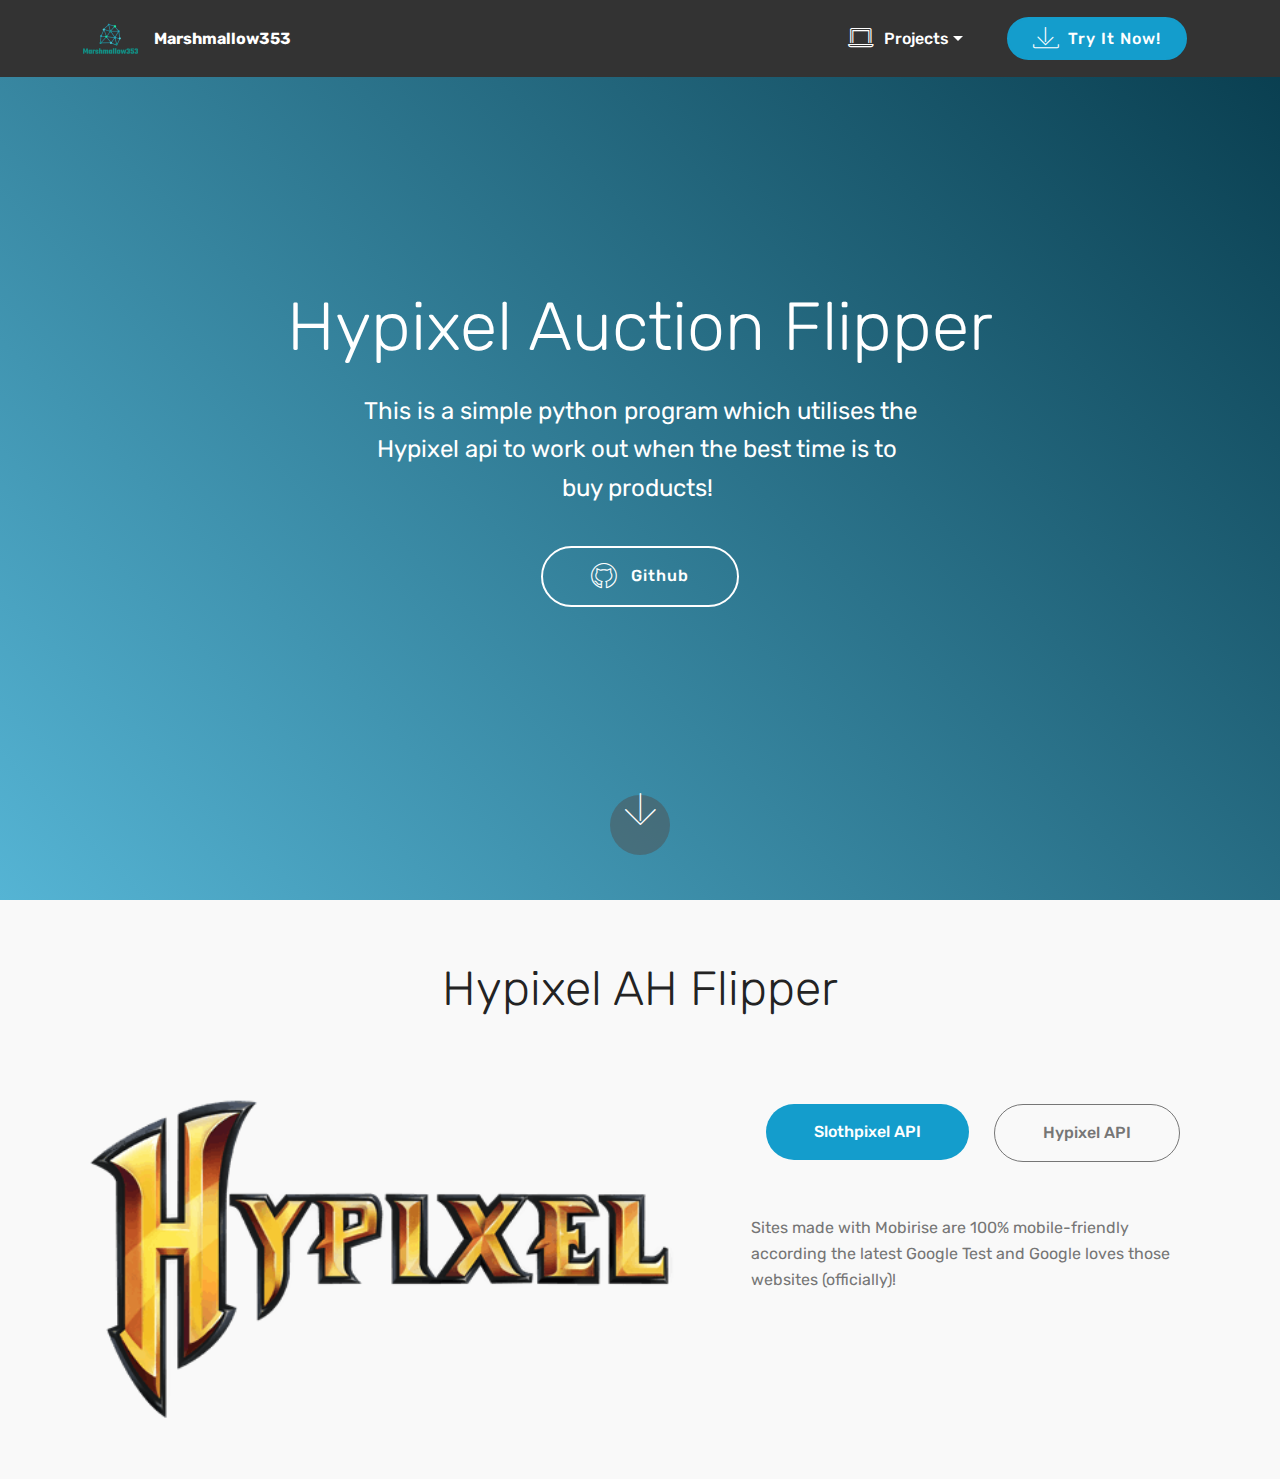
==== site/content/Websites/page1.html @ 599f388a "Add files via upload" ====
<!DOCTYPE html>
<html  >
<head>
  <!-- Site made with Mobirise Website Builder v4.12.3, https://mobirise.com -->
  <meta charset="UTF-8">
  <meta http-equiv="X-UA-Compatible" content="IE=edge">
  <meta name="generator" content="Mobirise v4.12.3, mobirise.com">
  <meta name="viewport" content="width=device-width, initial-scale=1, minimum-scale=1">
  <link rel="shortcut icon" href="assets/images/ab399390-df58-4113-ac44-1ea8529a68a1-200x200-122x122.png" type="image/x-icon">
  <meta name="description" content="Web Page Creator Description">
  
  
  <title>Hypixel Auction Flipper</title>
  <link rel="stylesheet" href="assets/web/assets/mobirise-icons/mobirise-icons.css">
  <link rel="stylesheet" href="assets/bootstrap/css/bootstrap.min.css">
  <link rel="stylesheet" href="assets/bootstrap/css/bootstrap-grid.min.css">
  <link rel="stylesheet" href="assets/bootstrap/css/bootstrap-reboot.min.css">
  <link rel="stylesheet" href="assets/tether/tether.min.css">
  <link rel="stylesheet" href="assets/dropdown/css/style.css">
  <link rel="stylesheet" href="assets/theme/css/style.css">
  <link rel="preload" as="style" href="assets/mobirise/css/mbr-additional.css"><link rel="stylesheet" href="assets/mobirise/css/mbr-additional.css" type="text/css">
  
  
  
</head>
<body>
  <section class="menu cid-qTkzRZLJNu" once="menu" id="menu1-3">

    

    <nav class="navbar navbar-expand beta-menu navbar-dropdown align-items-center navbar-fixed-top navbar-toggleable-sm">
        <button class="navbar-toggler navbar-toggler-right" type="button" data-toggle="collapse" data-target="#navbarSupportedContent" aria-controls="navbarSupportedContent" aria-expanded="false" aria-label="Toggle navigation">
            <div class="hamburger">
                <span></span>
                <span></span>
                <span></span>
                <span></span>
            </div>
        </button>
        <div class="menu-logo">
            <div class="navbar-brand">
                <span class="navbar-logo">
                    <a href="https://mobirise.com">
                         <img src="assets/images/ab399390-df58-4113-ac44-1ea8529a68a1-200x200-122x122.png" alt="Mobirise" title="" style="height: 3.8rem;">
                    </a>
                </span>
                <span class="navbar-caption-wrap"><a class="navbar-caption text-white display-4" href="https://mobirise.com">
                        Marshmallow353</a></span>
            </div>
        </div>
        <div class="collapse navbar-collapse" id="navbarSupportedContent">
            <ul class="navbar-nav nav-dropdown" data-app-modern-menu="true"><li class="nav-item">
                    <a class="nav-link link text-white display-4" href="https://mobirise.com">
                        </a>
                </li>
                <li class="nav-item dropdown open"><a class="nav-link link text-white dropdown-toggle display-4" href="https://mobirise.com" data-toggle="dropdown-submenu" aria-expanded="true"><span class="mbri-laptop mbr-iconfont mbr-iconfont-btn"></span>
                        Projects</a><div class="dropdown-menu"><a class="text-white dropdown-item display-4" href="page1.html">Hypixel Auctions</a><a class="text-white dropdown-item display-4" href="page2.html" aria-expanded="true">Reddit Video Maker</a><a class="text-white dropdown-item display-4" href="page3.html" aria-expanded="true">Games</a></div></li><li class="nav-item">
                    <a class="nav-link link text-white display-4" href="https://mobirise.com">
                        </a>
                </li></ul>
            <div class="navbar-buttons mbr-section-btn">
                <a class="btn btn-sm btn-primary display-4" href="https://mobirise.com">
                    <span class="mbri-save mbr-iconfont mbr-iconfont-btn "></span>
                    Try It Now!
                </a>
            </div>
        </div>
    </nav>
</section>

<section class="engine"><a href="https://mobirise.info/e">make your own site for free</a></section><section class="header5 cid-rTI3n9Zhb8 mbr-fullscreen" id="header5-4">

    

    
    <div class="container">
        <div class="row justify-content-center">
            <div class="mbr-white col-md-10">
                <h1 class="mbr-section-title align-center pb-3 mbr-fonts-style display-1">
                    Hypixel Auction Flipper</h1>
                <p class="mbr-text align-center display-5 pb-3 mbr-fonts-style">
                   This is a simple python program which utilises the<br>Hypixel api to work out when the best time is to&nbsp;<br>buy products!&nbsp;</p>
                <div class="mbr-section-btn align-center"><a class="btn btn-md btn-white-outline display-4" href="https://mobirise.co"><span class="mbri-github mbr-iconfont mbr-iconfont-btn"></span>Github</a></div>
            </div>
        </div>
    </div>

    <div class="mbr-arrow hidden-sm-down" aria-hidden="true">
        <a href="#next">
            <i class="mbri-down mbr-iconfont"></i>
        </a>
    </div>
</section>

<section class="tabs4 cid-rTI3wdxDMz" id="tabs4-5">

    

    

    <div class="container">
        <h2 class="mbr-section-title align-center pb-3 mbr-fonts-style display-2">Hypixel AH Flipper</h2>
        

        <div class="media-container-row mt-5 pt-3">
            <div class="mbr-figure" style="width: 60%;">
                <img src="assets/images/header-logo-450x240.png" alt="Mobirise" title="">
            </div>
            <div class="tabs-container">
                <ul class="nav nav-tabs" role="tablist">
                    <li class="nav-item"><a class="nav-link mbr-fonts-style show active display-7" role="tab" data-toggle="tab" href="#tabs4-5_tab0" aria-selected="true">Slothpixel API</a></li>
                    <li class="nav-item"><a class="nav-link mbr-fonts-style show active display-7" role="tab" data-toggle="tab" href="#tabs4-5_tab1" aria-selected="true">Hypixel API</a></li>
                    
                    
                    
                    
                </ul>
                <div class="tab-content">
                    <div id="tab1" class="tab-pane in active" role="tabpanel">
                        <div class="row">
                            <div class="col-md-12">
                                <p class="mbr-text py-5 mbr-fonts-style display-7">
                                    Sites made with Mobirise are 100% mobile-friendly according the latest Google Test and Google loves those websites (officially)!
                                </p>
                            </div>
                        </div>
                    </div>
                    <div id="tab2" class="tab-pane" role="tabpanel">
                        <div class="row">
                            <div class="col-md-12">
                                <p class="mbr-text py-5 mbr-fonts-style display-7">
                                    Using these two API's I have created the ultimate solution to reliable and efficient AH flipping method in the community!</p>
                            </div>
                        </div>
                    </div>
                    <div id="tab3" class="tab-pane" role="tabpanel">
                        <div class="row">
                            <div class="col-md-12">
                                <p class="mbr-text py-5 mbr-fonts-style display-7">
                                    Choose from the large selection of latest pre-made blocks - full-screen intro, bootstrap carousel, content slider, responsive image gallery with lightbox, parallax scrolling, video backgrounds, hamburger menu, sticky header and more.
                                </p>
                            </div>
                        </div>
                    </div>
                    <div id="tab4" class="tab-pane" role="tabpanel">
                        <div class="row">
                            <div class="col-md-12">
                                <p class="mbr-text py-5 mbr-fonts-style display-7">
                                    Sites made with Mobirise are 100% mobile-friendly according the latest Google Test and Google loves those websites (officially)!
                                </p>
                            </div>
                        </div>
                    </div>
                    <div id="tab5" class="tab-pane" role="tabpanel">
                        <div class="row">
                            <div class="col-md-12">
                                <p class="mbr-text py-5 mbr-fonts-style display-7">
                                    Mobirise themes are based on Bootstrap 3 and Bootstrap 4 - most powerful mobile first framework. Now, even if you're not code-savvy, you can be a part of an exciting growing bootstrap community.
                                </p>
                            </div>
                        </div>
                    </div>
                    <div id="tab6" class="tab-pane" role="tabpanel">
                        <div class="row">
                            <div class="col-md-12">
                                <p class="mbr-text py-5 mbr-fonts-style display-7">
                                    Choose from the large selection of latest pre-made blocks - full-screen intro, bootstrap carousel, content slider, responsive image gallery with lightbox, parallax scrolling, video backgrounds, hamburger menu, sticky header and more.
                                </p>
                            </div>
                        </div>
                    </div>
                </div>
            </div>
        </div>
    </div>
</section>


  <script src="assets/web/assets/jquery/jquery.min.js"></script>
  <script src="assets/popper/popper.min.js"></script>
  <script src="assets/bootstrap/js/bootstrap.min.js"></script>
  <script src="assets/tether/tether.min.js"></script>
  <script src="assets/smoothscroll/smooth-scroll.js"></script>
  <script src="assets/dropdown/js/nav-dropdown.js"></script>
  <script src="assets/dropdown/js/navbar-dropdown.js"></script>
  <script src="assets/touchswipe/jquery.touch-swipe.min.js"></script>
  <script src="assets/mbr-tabs/mbr-tabs.js"></script>
  <script src="assets/theme/js/script.js"></script>
  
  
</body>
</html>
---- site/content/Websites/assets/web/assets/mobirise-icons/mobirise-icons.css ----
@font-face {
  font-family: 'MobiriseIcons';
  src:  url('mobirise-icons.eot?spat4u');
  src:  url('mobirise-icons.eot?spat4u#iefix') format('embedded-opentype'),
    url('mobirise-icons.ttf?spat4u') format('truetype'),
    url('mobirise-icons.woff?spat4u') format('woff'),
    url('mobirise-icons.svg?spat4u#MobiriseIcons') format('svg');
  font-weight: normal;
  font-style: normal;
  font-display: swap;
}

[class^="mbri-"], [class*=" mbri-"] {
  /* use !important to prevent issues with browser extensions that change fonts */
  font-family: MobiriseIcons !important;
  speak: none;
  font-style: normal;
  font-weight: normal;
  font-variant: normal;
  text-transform: none;
  line-height: 1;

  /* Better Font Rendering =========== */
  -webkit-font-smoothing: antialiased;
  -moz-osx-font-smoothing: grayscale;
}

.mbri-add-submenu:before {
  content: "\e900";
}
.mbri-alert:before {
  content: "\e901";
}
.mbri-align-center:before {
  content: "\e902";
}
.mbri-align-justify:before {
  content: "\e903";
}
.mbri-align-left:before {
  content: "\e904";
}
.mbri-align-right:before {
  content: "\e905";
}
.mbri-android:before {
  content: "\e906";
}
.mbri-apple:before {
  content: "\e907";
}
.mbri-arrow-down:before {
  content: "\e908";
}
.mbri-arrow-next:before {
  content: "\e909";
}
.mbri-arrow-prev:before {
  content: "\e90a";
}
.mbri-arrow-up:before {
  content: "\e90b";
}
.mbri-bold:before {
  content: "\e90c";
}
.mbri-bookmark:before {
  content: "\e90d";
}
.mbri-bootstrap:before {
  content: "\e90e";
}
.mbri-briefcase:before {
  content: "\e90f";
}
.mbri-browse:before {
  content: "\e910";
}
.mbri-bulleted-list:before {
  content: "\e911";
}
.mbri-calendar:before {
  content: "\e912";
}
.mbri-camera:before {
  content: "\e913";
}
.mbri-cart-add:before {
  content: "\e914";
}
.mbri-cart-full:before {
  content: "\e915";
}
.mbri-cash:before {
  content: "\e916";
}
.mbri-change-style:before {
  content: "\e917";
}
.mbri-chat:before {
  content: "\e918";
}
.mbri-clock:before {
  content: "\e919";
}
.mbri-close:before {
  content: "\e91a";
}
.mbri-cloud:before {
  content: "\e91b";
}
.mbri-code:before {
  content: "\e91c";
}
.mbri-contact-form:before {
  content: "\e91d";
}
.mbri-credit-card:before {
  content: "\e91e";
}
.mbri-cursor-click:before {
  content: "\e91f";
}
.mbri-cust-feedback:before {
  content: "\e920";
}
.mbri-database:before {
  content: "\e921";
}
.mbri-delivery:before {
  content: "\e922";
}
.mbri-desktop:before {
  content: "\e923";
}
.mbri-devices:before {
  content: "\e924";
}
.mbri-down:before {
  content: "\e925";
}
.mbri-download:before {
  content: "\e989";
}
.mbri-drag-n-drop:before {
  content: "\e927";
}
.mbri-drag-n-drop2:before {
  content: "\e928";
}
.mbri-edit:before {
  content: "\e929";
}
.mbri-edit2:before {
  content: "\e92a";
}
.mbri-error:before {
  content: "\e92b";
}
.mbri-extension:before {
  content: "\e92c";
}
.mbri-features:before {
  content: "\e92d";
}
.mbri-file:before {
  content: "\e92e";
}
.mbri-flag:before {
  content: "\e92f";
}
.mbri-folder:before {
  content: "\e930";
}
.mbri-gift:before {
  content: "\e931";
}
.mbri-github:before {
  content: "\e932";
}
.mbri-globe:before {
  content: "\e933";
}
.mbri-globe-2:before {
  content: "\e934";
}
.mbri-growing-chart:before {
  content: "\e935";
}
.mbri-hearth:before {
  content: "\e936";
}
.mbri-help:before {
  content: "\e937";
}
.mbri-home:before {
  content: "\e938";
}
.mbri-hot-cup:before {
  content: "\e939";
}
.mbri-idea:before {
  content: "\e93a";
}
.mbri-image-gallery:before {
  content: "\e93b";
}
.mbri-image-slider:before {
  content: "\e93c";
}
.mbri-info:before {
  content: "\e93d";
}
.mbri-italic:before {
  content: "\e93e";
}
.mbri-key:before {
  content: "\e93f";
}
.mbri-laptop:before {
  content: "\e940";
}
.mbri-layers:before {
  content: "\e941";
}
.mbri-left-right:before {
  content: "\e942";
}
.mbri-left:before {
  content: "\e943";
}
.mbri-letter:before {
  content: "\e944";
}
.mbri-like:before {
  content: "\e945";
}
.mbri-link:before {
  content: "\e946";
}
.mbri-lock:before {
  content: "\e947";
}
.mbri-login:before {
  content: "\e948";
}
.mbri-logout:before {
  content: "\e949";
}
.mbri-magic-stick:before {
  content: "\e94a";
}
.mbri-map-pin:before {
  content: "\e94b";
}
.mbri-menu:before {
  content: "\e94c";
}
.mbri-mobile:before {
  content: "\e94d";
}
.mbri-mobile2:before {
  content: "\e94e";
}
.mbri-mobirise:before {
  content: "\e94f";
}
.mbri-more-horizontal:before {
  content: "\e950";
}
.mbri-more-vertical:before {
  content: "\e951";
}
.mbri-music:before {
  content: "\e952";
}
.mbri-new-file:before {
  content: "\e953";
}
.mbri-numbered-list:before {
  content: "\e954";
}
.mbri-opened-folder:before {
  content: "\e955";
}
.mbri-pages:before {
  content: "\e956";
}
.mbri-paper-plane:before {
  content: "\e957";
}
.mbri-paperclip:before {
  content: "\e958";
}
.mbri-photo:before {
  content: "\e959";
}
.mbri-photos:before {
  content: "\e95a";
}
.mbri-pin:before {
  content: "\e95b";
}
.mbri-play:before {
  content: "\e95c";
}
.mbri-plus:before {
  content: "\e95d";
}
.mbri-preview:before {
  content: "\e95e";
}
.mbri-print:before {
  content: "\e95f";
}
.mbri-protect:before {
  content: "\e960";
}
.mbri-question:before {
  content: "\e961";
}
.mbri-quote-left:before {
  content: "\e962";
}
.mbri-quote-right:before {
  content: "\e963";
}
.mbri-refresh:before {
  content: "\e964";
}
.mbri-responsive:before {
  content: "\e965";
}
.mbri-right:before {
  content: "\e966";
}
.mbri-rocket:before {
  content: "\e967";
}
.mbri-sad-face:before {
  content: "\e968";
}
.mbri-sale:before {
  content: "\e969";
}
.mbri-save:before {
  content: "\e96a";
}
.mbri-search:before {
  content: "\e96b";
}
.mbri-setting:before {
  content: "\e96c";
}
.mbri-setting2:before {
  content: "\e96d";
}
.mbri-setting3:before {
  content: "\e96e";
}
.mbri-share:before {
  content: "\e96f";
}
.mbri-shopping-bag:before {
  content: "\e970";
}
.mbri-shopping-basket:before {
  content: "\e971";
}
.mbri-shopping-cart:before {
  content: "\e972";
}
.mbri-sites:before {
  content: "\e973";
}
.mbri-smile-face:before {
  content: "\e974";
}
.mbri-speed:before {
  content: "\e975";
}
.mbri-star:before {
  content: "\e976";
}
.mbri-success:before {
  content: "\e977";
}
.mbri-sun:before {
  content: "\e978";
}
.mbri-sun2:before {
  content: "\e979";
}
.mbri-tablet:before {
  content: "\e97a";
}
.mbri-tablet-vertical:before {
  content: "\e97b";
}
.mbri-target:before {
  content: "\e97c";
}
.mbri-timer:before {
  content: "\e97d";
}
.mbri-to-ftp:before {
  content: "\e97e";
}
.mbri-to-local-drive:before {
  content: "\e97f";
}
.mbri-touch-swipe:before {
  content: "\e980";
}
.mbri-touch:before {
  content: "\e981";
}
.mbri-trash:before {
  content: "\e982";
}
.mbri-underline:before {
  content: "\e983";
}
.mbri-unlink:before {
  content: "\e984";
}
.mbri-unlock:before {
  content: "\e985";
}
.mbri-up-down:before {
  content: "\e986";
}
.mbri-up:before {
  content: "\e987";
}
.mbri-update:before {
  content: "\e988";
}
.mbri-upload:before {
 content: "\e926"; 
}
.mbri-user:before {
  content: "\e98a";
}
.mbri-user2:before {
  content: "\e98b";
}
.mbri-users:before {
  content: "\e98c";
}
.mbri-video:before {
  content: "\e98d";
}
.mbri-video-play:before {
  content: "\e98e";
}
.mbri-watch:before {
  content: "\e98f";
}
.mbri-website-theme:before {
  content: "\e990";
}
.mbri-wifi:before {
  content: "\e991";
}
.mbri-windows:before {
  content: "\e992";
}
.mbri-zoom-out:before {
  content: "\e993";
}
.mbri-redo:before {
  content: "\e994";
}
.mbri-undo:before {
  content: "\e995";
}
---- site/content/Websites/assets/dropdown/css/style.css ----
.navbar-dropdown {
  left: 0;
  padding: 0;
  position: absolute;
  right: 0;
  top: 0;
  transition: all 0.45s ease;
  z-index: 1030;
  background: #282828; }
  .navbar-dropdown .navbar-logo {
    margin-right: 0.8rem;
    transition: margin 0.3s ease-in-out;
    vertical-align: middle; }
    .navbar-dropdown .navbar-logo img {
      height: 3.125rem;
      transition: all 0.3s ease-in-out; }
    .navbar-dropdown .navbar-logo.mbr-iconfont {
      font-size: 3.125rem;
      line-height: 3.125rem; }
  .navbar-dropdown .navbar-caption {
    font-weight: 700;
    white-space: normal;
    vertical-align: -4px;
    line-height: 3.125rem !important; }
    .navbar-dropdown .navbar-caption, .navbar-dropdown .navbar-caption:hover {
      color: inherit;
      text-decoration: none; }
  .navbar-dropdown .mbr-iconfont + .navbar-caption {
    vertical-align: -1px; }
  .navbar-dropdown.navbar-fixed-top {
    position: fixed; }
  .navbar-dropdown .navbar-brand span {
    vertical-align: -4px; }
  .navbar-dropdown.bg-color.transparent {
    background: none; }
  .navbar-dropdown.navbar-short .navbar-brand {
    padding: 0.625rem 0; }
    .navbar-dropdown.navbar-short .navbar-brand span {
      vertical-align: -1px; }
  .navbar-dropdown.navbar-short .navbar-caption {
    line-height: 2.375rem !important;
    vertical-align: -2px; }
  .navbar-dropdown.navbar-short .navbar-logo {
    margin-right: 0.5rem; }
    .navbar-dropdown.navbar-short .navbar-logo img {
      height: 2.375rem; }
    .navbar-dropdown.navbar-short .navbar-logo.mbr-iconfont {
      font-size: 2.375rem;
      line-height: 2.375rem; }
  .navbar-dropdown.navbar-short .mbr-table-cell {
    height: 3.625rem; }
  .navbar-dropdown .navbar-close {
    left: 0.6875rem;
    position: fixed;
    top: 0.75rem;
    z-index: 1000; }
  .navbar-dropdown .hamburger-icon {
    content: "";
    display: inline-block;
    vertical-align: middle;
    width: 16px;
    -webkit-box-shadow: 0 -6px 0 1px #282828,0 0 0 1px #282828,0 6px 0 1px #282828;
    -moz-box-shadow: 0 -6px 0 1px #282828,0 0 0 1px #282828,0 6px 0 1px #282828;
    box-shadow: 0 -6px 0 1px #282828,0 0 0 1px #282828,0 6px 0 1px #282828; }

.dropdown-menu .dropdown-toggle[data-toggle="dropdown-submenu"]::after {
  border-bottom: 0.35em solid transparent;
  border-left: 0.35em solid;
  border-right: 0;
  border-top: 0.35em solid transparent;
  margin-left: 0.3rem; }

.dropdown-menu .dropdown-item:focus {
  outline: 0; }

.nav-dropdown {
  font-size: 0.75rem;
  font-weight: 500;
  height: auto !important; }
  .nav-dropdown .nav-btn {
    padding-left: 1rem; }
  .nav-dropdown .link {
    margin: .667em 1.667em;
    font-weight: 500;
    padding: 0;
    transition: color .2s ease-in-out; }
    .nav-dropdown .link.dropdown-toggle {
      margin-right: 2.583em; }
      .nav-dropdown .link.dropdown-toggle::after {
        margin-left: .25rem;
        border-top: 0.35em solid;
        border-right: 0.35em solid transparent;
        border-left: 0.35em solid transparent;
        border-bottom: 0; }
      .nav-dropdown .link.dropdown-toggle[aria-expanded="true"] {
        margin: 0;
        padding: 0.667em 3.263em  0.667em 1.667em; }
  .nav-dropdown .link::after,
  .nav-dropdown .dropdown-item::after {
    color: inherit; }
  .nav-dropdown .btn {
    font-size: 0.75rem;
    font-weight: 700;
    letter-spacing: 0;
    margin-bottom: 0;
    padding-left: 1.25rem;
    padding-right: 1.25rem; }
  .nav-dropdown .dropdown-menu {
    border-radius: 0;
    border: 0;
    left: 0;
    margin: 0;
    padding-bottom: 1.25rem;
    padding-top: 1.25rem;
    position: relative; }
  .nav-dropdown .dropdown-submenu {
    margin-left: 0.125rem;
    top: 0; }
  .nav-dropdown .dropdown-item {
    font-weight: 500;
    line-height: 2;
    padding: 0.3846em 4.615em 0.3846em 1.5385em;
    position: relative;
    transition: color .2s ease-in-out, background-color .2s ease-in-out; }
    .nav-dropdown .dropdown-item::after {
      margin-top: -0.3077em;
      position: absolute;
      right: 1.1538em;
      top: 50%; }
    .nav-dropdown .dropdown-item:focus, .nav-dropdown .dropdown-item:hover {
      background: none; }

@media (max-width: 767px) {
  .nav-dropdown.navbar-toggleable-sm {
    bottom: 0;
    display: none;
    left: 0;
    overflow-x: hidden;
    position: fixed;
    top: 0;
    transform: translateX(-100%);
    -ms-transform: translateX(-100%);
    -webkit-transform: translateX(-100%);
    width: 18.75rem;
    z-index: 999; } }
.nav-dropdown.navbar-toggleable-xl {
  bottom: 0;
  display: none;
  left: 0;
  overflow-x: hidden;
  position: fixed;
  top: 0;
  transform: translateX(-100%);
  -ms-transform: translateX(-100%);
  -webkit-transform: translateX(-100%);
  width: 18.75rem;
  z-index: 999; }

.nav-dropdown-sm {
  display: block !important;
  overflow-x: hidden;
  overflow: auto;
  padding-top: 3.875rem; }
  .nav-dropdown-sm::after {
    content: "";
    display: block;
    height: 3rem;
    width: 100%; }
  .nav-dropdown-sm.collapse.in ~ .navbar-close {
    display: block !important; }
  .nav-dropdown-sm.collapsing, .nav-dropdown-sm.collapse.in {
    transform: translateX(0);
    -ms-transform: translateX(0);
    -webkit-transform: translateX(0);
    transition: all 0.25s ease-out;
    -webkit-transition: all 0.25s ease-out;
    background: #282828; }
  .nav-dropdown-sm.collapsing[aria-expanded="false"] {
    transform: translateX(-100%);
    -ms-transform: translateX(-100%);
    -webkit-transform: translateX(-100%); }
  .nav-dropdown-sm .nav-item {
    display: block;
    margin-left: 0 !important;
    padding-left: 0; }
  .nav-dropdown-sm .link,
  .nav-dropdown-sm .dropdown-item {
    border-top: 1px dotted rgba(255, 255, 255, 0.1);
    font-size: 0.8125rem;
    line-height: 1.6;
    margin: 0 !important;
    padding: 0.875rem 2.4rem 0.875rem 1.5625rem !important;
    position: relative;
    white-space: normal; }
    .nav-dropdown-sm .link:focus, .nav-dropdown-sm .link:hover,
    .nav-dropdown-sm .dropdown-item:focus,
    .nav-dropdown-sm .dropdown-item:hover {
      background: rgba(0, 0, 0, 0.2) !important;
      color: #c0a375; }
  .nav-dropdown-sm .nav-btn {
    position: relative;
    padding: 1.5625rem 1.5625rem 0 1.5625rem; }
    .nav-dropdown-sm .nav-btn::before {
      border-top: 1px dotted rgba(255, 255, 255, 0.1);
      content: "";
      left: 0;
      position: absolute;
      top: 0;
      width: 100%; }
    .nav-dropdown-sm .nav-btn + .nav-btn {
      padding-top: 0.625rem; }
      .nav-dropdown-sm .nav-btn + .nav-btn::before {
        display: none; }
  .nav-dropdown-sm .btn {
    padding: 0.625rem 0; }
  .nav-dropdown-sm .dropdown-toggle[data-toggle="dropdown-submenu"]::after {
    margin-left: .25rem;
    border-top: 0.35em solid;
    border-right: 0.35em solid transparent;
    border-left: 0.35em solid transparent;
    border-bottom: 0; }
  .nav-dropdown-sm .dropdown-toggle[data-toggle="dropdown-submenu"][aria-expanded="true"]::after {
    border-top: 0;
    border-right: 0.35em solid transparent;
    border-left: 0.35em solid transparent;
    border-bottom: 0.35em solid; }
  .nav-dropdown-sm .dropdown-menu {
    margin: 0;
    padding: 0;
    position: relative;
    top: 0;
    left: 0;
    width: 100%;
    border: 0;
    float: none;
    border-radius: 0;
    background: none; }
  .nav-dropdown-sm .dropdown-submenu {
    left: 100%;
    margin-left: 0.125rem;
    margin-top: -1.25rem;
    top: 0; }

.navbar-toggleable-sm .nav-dropdown .dropdown-menu {
  position: absolute; }

.navbar-toggleable-sm .nav-dropdown .dropdown-submenu {
  left: 100%;
  margin-left: 0.125rem;
  margin-top: -1.25rem;
  top: 0; }

.navbar-toggleable-sm.opened .nav-dropdown .dropdown-menu {
  position: relative; }

.navbar-toggleable-sm.opened .nav-dropdown .dropdown-submenu {
  left: 0;
  margin-left: 00rem;
  margin-top: 0rem;
  top: 0; }

.is-builder .nav-dropdown.collapsing {
  transition: none !important; }

/*# sourceMappingURL=style.css.map */
---- site/content/Websites/assets/theme/css/style.css ----
@charset "UTF-8";
/*!
 * Mobirise v4 theme (https://mobirise.com/)
 * Copyright 2017 Mobirise
 */
section {
  background-color: #eeeeee;
}

body {
  font-style: normal;
  line-height: 1.5;
}

section,
.container,
.container-fluid {
  position: relative;
  word-wrap: break-word;
}

a.mbr-iconfont:hover {
  text-decoration: none;
}

.article .lead p,
.article .lead ul,
.article .lead ol,
.article .lead pre,
.article .lead blockquote {
  margin-bottom: 0;
}

ul,
ol,
pre,
blockquote {
  margin-bottom: 2.3125rem;
}

pre {
  background: #f4f4f4;
  padding: 10px 24px;
  white-space: pre-wrap;
}

.inactive {
  -webkit-user-select: none;
  -moz-user-select: none;
  -ms-user-select: none;
  user-select: none;
  pointer-events: none;
  -webkit-user-drag: none;
  user-drag: none;
}

.mbr-section__comments .row {
  justify-content: center;
  -webkit-justify-content: center;
}

a {
  font-style: normal;
  font-weight: 400;
  cursor: pointer;
}
a, a:hover {
  text-decoration: none;
}

figure {
  margin-bottom: 0;
}

body {
  color: #232323;
}

h1,
h2,
h3,
h4,
h5,
h6,
.h1,
.h2,
.h3,
.h4,
.h5,
.h6,
.display-1,
.display-2,
.display-3,
.display-4 {
  line-height: 1;
  word-break: break-word;
  word-wrap: break-word;
}

.mbr-section-title {
  font-style: normal;
  line-height: 1.2;
}

.mbr-section-subtitle {
  line-height: 1.3;
}

.mbr-text {
  font-style: normal;
  line-height: 1.6;
}

b,
strong {
  font-weight: bold;
}

blockquote {
  padding: 10px 0 10px 20px;
  position: relative;
  border-left: 2px solid;
  border-color: #ff3366;
}

input:-webkit-autofill, input:-webkit-autofill:hover, input:-webkit-autofill:focus, input:-webkit-autofill:active {
  transition-delay: 9999s;
  transition-property: background-color, color;
}

textarea[type=hidden] {
  display: none;
}

body {
  position: relative;
}

section {
  background-position: 50% 50%;
  background-repeat: no-repeat;
  background-size: cover;
}
section .mbr-background-video,
section .mbr-background-video-preview {
  position: absolute;
  bottom: 0;
  left: 0;
  right: 0;
  top: 0;
}

.hidden {
  visibility: hidden;
}

.mbr-z-index20 {
  z-index: 20;
}

/*! Base colors */
.mbr-white {
  color: #ffffff;
}

.mbr-black {
  color: #000000;
}

.mbr-bg-white {
  background-color: #ffffff;
}

.mbr-bg-black {
  background-color: #000000;
}

/*! Text-aligns */
.align-left {
  text-align: left;
}

.align-center {
  text-align: center;
}

.align-right {
  text-align: right;
}

@media (max-width: 767px) {
  .align-left,
.align-center,
.align-right,
.mbr-section-btn,
.mbr-section-title {
    text-align: center;
  }
}
/*! Font-weight  */
.mbr-light {
  font-weight: 300;
}

.mbr-regular {
  font-weight: 400;
}

.mbr-semibold {
  font-weight: 500;
}

.mbr-bold {
  font-weight: 700;
}

/*! Media  */
.media-size-item {
  -webkit-flex: 1 1 auto;
  -moz-flex: 1 1 auto;
  -ms-flex: 1 1 auto;
  -o-flex: 1 1 auto;
  flex: 1 1 auto;
}

.media-content {
  -webkit-flex-basis: 100%;
  flex-basis: 100%;
}

.media-container-row {
  display: -ms-flexbox;
  display: -webkit-flex;
  display: flex;
  -webkit-flex-direction: row;
  -ms-flex-direction: row;
  flex-direction: row;
  -webkit-flex-wrap: wrap;
  -ms-flex-wrap: wrap;
  flex-wrap: wrap;
  -webkit-justify-content: center;
  -ms-flex-pack: center;
  justify-content: center;
  -webkit-align-content: center;
  -ms-flex-line-pack: center;
  align-content: center;
  -webkit-align-items: start;
  -ms-flex-align: start;
  align-items: start;
}
.media-container-row .media-size-item {
  width: 400px;
}

.media-container-column {
  display: -ms-flexbox;
  display: -webkit-flex;
  display: flex;
  -webkit-flex-direction: column;
  -ms-flex-direction: column;
  flex-direction: column;
  -webkit-flex-wrap: wrap;
  -ms-flex-wrap: wrap;
  flex-wrap: wrap;
  -webkit-justify-content: center;
  -ms-flex-pack: center;
  justify-content: center;
  -webkit-align-content: center;
  -ms-flex-line-pack: center;
  align-content: center;
  -webkit-align-items: stretch;
  -ms-flex-align: stretch;
  align-items: stretch;
}
.media-container-column > * {
  width: 100%;
}

@media (min-width: 992px) {
  .media-container-row {
    -webkit-flex-wrap: nowrap;
    -ms-flex-wrap: nowrap;
    flex-wrap: nowrap;
  }
}
figure {
  overflow: hidden;
}

figure[mbr-media-size] {
  transition: width 0.1s;
}

.mbr-figure img,
.mbr-figure iframe {
  display: block;
  width: 100%;
}

.card {
  background-color: transparent;
  border: none;
}

.card-box {
  width: 100%;
}

.card-img {
  text-align: center;
  flex-shrink: 0;
  -webkit-flex-shrink: 0;
}

.media {
  max-width: 100%;
  margin: 0 auto;
}

.mbr-figure {
  -ms-flex-item-align: center;
  -ms-grid-row-align: center;
  -webkit-align-self: center;
  align-self: center;
}

.media-container > div {
  max-width: 100%;
}

.mbr-figure img,
.card-img img {
  width: 100%;
}

@media (max-width: 991px) {
  .media-size-item {
    width: auto !important;
  }

  .media {
    width: auto;
  }

  .mbr-figure {
    width: 100% !important;
  }
}
/*! Buttons */
.btn {
  font-weight: 500;
  border-width: 2px;
  font-style: normal;
  letter-spacing: 1px;
  margin: 0.4rem 0.8rem;
  white-space: normal;
  -webkit-transition: all 0.3s ease-in-out;
  -moz-transition: all 0.3s ease-in-out;
  transition: all 0.3s ease-in-out;
  display: inline-flex;
  align-items: center;
  justify-content: center;
  word-break: break-word;
  -webkit-align-items: center;
  -webkit-justify-content: center;
  display: -webkit-inline-flex;
}

.btn-sm {
  font-weight: 500;
  letter-spacing: 1px;
  -webkit-transition: all 0.3s ease-in-out;
  -moz-transition: all 0.3s ease-in-out;
  transition: all 0.3s ease-in-out;
}

.btn-md {
  font-weight: 500;
  letter-spacing: 1px;
  margin: 0.4rem 0.8rem !important;
  -webkit-transition: all 0.3s ease-in-out;
  -moz-transition: all 0.3s ease-in-out;
  transition: all 0.3s ease-in-out;
}

.btn-lg {
  font-weight: 500;
  letter-spacing: 1px;
  margin: 0.4rem 0.8rem !important;
  -webkit-transition: all 0.3s ease-in-out;
  -moz-transition: all 0.3s ease-in-out;
  transition: all 0.3s ease-in-out;
}

.mbr-section-btn {
  margin-left: -0.25rem;
  margin-right: -0.25rem;
  font-size: 0;
}

nav .mbr-section-btn {
  margin-left: 0rem;
  margin-right: 0rem;
}

.btn-form {
  border-radius: 0;
}
.btn-form:hover {
  cursor: pointer;
}

/*! Btn icon margin */
.btn .mbr-iconfont,
.btn.btn-sm .mbr-iconfont {
  cursor: pointer;
  margin-right: 0.5rem;
}

.btn.btn-md .mbr-iconfont,
.btn.btn-md .mbr-iconfont {
  margin-right: 0.8rem;
}

.mbr-regular {
  font-weight: 400;
}

.mbr-semibold {
  font-weight: 500;
}

.mbr-bold {
  font-weight: 700;
}

[type=submit] {
  -webkit-appearance: none;
}

/*! Full-screen */
.mbr-fullscreen .mbr-overlay {
  min-height: 100vh;
}

.mbr-fullscreen {
  display: flex;
  display: -webkit-flex;
  display: -moz-flex;
  display: -ms-flex;
  display: -o-flex;
  align-items: center;
  -webkit-align-items: center;
  min-height: 100vh;
  padding-top: 3rem;
  padding-bottom: 3rem;
}

/*! Map */
.map {
  height: 25rem;
  position: relative;
}
.map iframe {
  width: 100%;
  height: 100%;
}

.mbr-overlay {
  background-color: #000;
  bottom: 0;
  left: 0;
  opacity: 0.5;
  position: absolute;
  right: 0;
  top: 0;
  z-index: 0;
  pointer-events: none;
}

/* Form */
blockquote {
  font-style: italic;
  padding: 10px 0 10px 20px;
  font-size: 1.09rem;
  position: relative;
  border-width: 3px;
}

.form-control {
  background-color: #f5f5f5;
  box-shadow: none;
  color: #565656;
  line-height: 1.43;
  min-height: 3.5em;
  padding: 1.07em 0.5em;
}
.form-control, .form-control:focus {
  border: 1px solid #e8e8e8;
}
.form-active .form-control:invalid {
  border-color: red;
}

.form-control-label {
  position: relative;
  cursor: pointer;
  margin-bottom: 0.357em;
  padding: 0;
}

.alert {
  color: #ffffff;
  border-radius: 0;
  border: 0;
  font-size: 0.875rem;
  line-height: 1.5;
  margin-bottom: 1.875rem;
  padding: 1.25rem;
  position: relative;
}
.alert.alert-form::after {
  background-color: inherit;
  bottom: -7px;
  content: "";
  display: block;
  height: 14px;
  left: 50%;
  margin-left: -7px;
  position: absolute;
  transform: rotate(45deg);
  width: 14px;
  -webkit-transform: rotate(45deg);
}

.form-asterisk {
  font-family: initial;
  position: absolute;
  top: -2px;
  font-weight: normal;
}

/*! Scroll to top arrow */
#scrollToTop a i:before {
  content: "";
  position: absolute;
  height: 40%;
  top: 25%;
  background: #fff;
  width: 2px;
  left: calc(50% - 1px);
}
#scrollToTop a i:after {
  content: "";
  position: absolute;
  display: block;
  border-top: 2px solid #fff;
  border-right: 2px solid #fff;
  width: 40%;
  height: 40%;
  left: 30%;
  bottom: 30%;
  transform: rotate(135deg);
  -webkit-transform: rotate(135deg);
}

.mbr-arrow-up {
  bottom: 25px;
  right: 90px;
  position: fixed;
  text-align: right;
  z-index: 5000;
  color: #ffffff;
  font-size: 32px;
  transform: rotate(180deg);
  -webkit-transform: rotate(180deg);
}

.mbr-arrow-up a {
  background: rgba(0, 0, 0, 0.2);
  border-radius: 3px;
  color: #fff;
  display: inline-block;
  height: 60px;
  width: 60px;
  outline-style: none !important;
  position: relative;
  text-decoration: none;
  transition: all 0.3s ease-in-out;
  cursor: pointer;
  text-align: center;
}
.mbr-arrow-up a:hover {
  background-color: rgba(0, 0, 0, 0.4);
}
.mbr-arrow-up a i {
  line-height: 60px;
}

.mbr-arrow-up-icon {
  display: block;
  color: #fff;
}

.mbr-arrow-up-icon::before {
  content: "›";
  display: inline-block;
  font-family: serif;
  font-size: 32px;
  line-height: 1;
  font-style: normal;
  position: relative;
  top: 6px;
  left: -4px;
  -webkit-transform: rotate(-90deg);
  transform: rotate(-90deg);
}

/*! Arrow Down */
.mbr-arrow {
  position: absolute;
  bottom: 45px;
  left: 50%;
  width: 60px;
  height: 60px;
  cursor: pointer;
  background-color: rgba(80, 80, 80, 0.5);
  border-radius: 50%;
  -webkit-transform: translateX(-50%);
  transform: translateX(-50%);
}
.mbr-arrow > a {
  display: inline-block;
  text-decoration: none;
  outline-style: none;
  -webkit-animation: arrowdown 1.7s ease-in-out infinite;
  animation: arrowdown 1.7s ease-in-out infinite;
}
.mbr-arrow > a > i {
  position: absolute;
  top: -2px;
  left: 15px;
  font-size: 2rem;
}

@keyframes arrowdown {
  0% {
    transform: translateY(0px);
    -webkit-transform: translateY(0px);
  }
  50% {
    transform: translateY(-5px);
    -webkit-transform: translateY(-5px);
  }
  100% {
    transform: translateY(0px);
    -webkit-transform: translateY(0px);
  }
}
@-webkit-keyframes arrowdown {
  0% {
    transform: translateY(0px);
    -webkit-transform: translateY(0px);
  }
  50% {
    transform: translateY(-5px);
    -webkit-transform: translateY(-5px);
  }
  100% {
    transform: translateY(0px);
    -webkit-transform: translateY(0px);
  }
}
@media (max-width: 500px) {
  .mbr-arrow-up {
    left: 50%;
    right: auto;
    transform: translateX(-50%) rotate(180deg);
    -webkit-transform: translateX(-50%) rotate(180deg);
  }
}
/*Gradients animation*/
@keyframes gradient-animation {
  from {
    background-position: 0% 100%;
    animation-timing-function: ease-in-out;
  }
  to {
    background-position: 100% 0%;
    animation-timing-function: ease-in-out;
  }
}
@-webkit-keyframes gradient-animation {
  from {
    background-position: 0% 100%;
    animation-timing-function: ease-in-out;
  }
  to {
    background-position: 100% 0%;
    animation-timing-function: ease-in-out;
  }
}
.bg-gradient {
  background-size: 200% 200%;
  animation: gradient-animation 5s infinite alternate;
  -webkit-animation: gradient-animation 5s infinite alternate;
}

.menu .navbar-brand {
  display: -webkit-flex;
}
.menu .navbar-brand span {
  display: flex;
  display: -webkit-flex;
}
.menu .navbar-brand .navbar-caption-wrap {
  display: -webkit-flex;
}
.menu .navbar-brand .navbar-logo img {
  display: -webkit-flex;
}
@media (min-width: 768px) and (max-width: 1023px) {
  .menu .navbar-toggleable-sm .navbar-nav {
    display: -webkit-box;
    display: -webkit-flex;
    display: -ms-flexbox;
  }
}
@media (max-width: 1023px) {
  .menu .navbar-collapse {
    max-height: 93.5vh;
  }
  .menu .navbar-collapse.show {
    overflow: auto;
  }
}
@media (min-width: 1024px) {
  .menu .navbar-nav.nav-dropdown {
    display: -webkit-flex;
  }
  .menu .navbar-toggleable-sm .navbar-collapse {
    display: -webkit-flex !important;
  }
  .menu .collapsed .navbar-collapse {
    max-height: 93.5vh;
  }
  .menu .collapsed .navbar-collapse.show {
    overflow: auto;
  }
}
@media (max-width: 767px) {
  .menu .navbar-collapse {
    max-height: 80vh;
  }
}

/* Others*/
.note-check a[data-value=Rubik] {
  font-style: normal;
}

.mbr-arrow a {
  color: #ffffff;
}

@media (max-width: 767px) {
  .mbr-arrow {
    display: none;
  }
}
.navbar {
  display: -webkit-flex;
  -webkit-flex-wrap: wrap;
  -webkit-align-items: center;
  -webkit-justify-content: space-between;
}

.navbar-collapse {
  -webkit-flex-basis: 100%;
  -webkit-flex-grow: 1;
  -webkit-align-items: center;
}

.nav-dropdown .link {
  padding: 0.667em 1.667em !important;
  margin: 0 !important;
}

.nav {
  display: -webkit-flex;
  -webkit-flex-wrap: wrap;
}

.row {
  display: -webkit-flex;
  -webkit-flex-wrap: wrap;
}

.justify-content-center {
  -webkit-justify-content: center;
}

.form-inline {
  display: -webkit-flex;
  -webkit-flex-flow: row wrap;
  -webkit-align-items: center;
}

.card-wrapper {
  -webkit-flex: 1;
}

.carousel-control {
  z-index: 10;
  display: -webkit-flex;
  -webkit-align-items: center;
  -webkit-justify-content: center;
}

.carousel-controls {
  display: -webkit-flex;
}

.media {
  display: -webkit-flex;
}

.form-group:focus {
  outline: none;
}

.jq-selectbox__select {
  padding: 1.07em 0.5em;
  position: absolute;
  top: 0;
  left: 0;
  width: 100%;
}

.jq-selectbox__dropdown {
  position: absolute;
  top: 100%;
  left: 0 !important;
  width: 100% !important;
}

.jq-selectbox__trigger-arrow {
  transform: translateY(-50%);
}

.jq-selectbox li {
  padding: 1.07em 0.5em;
}

input[type=range] {
  padding-left: 0 !important;
  padding-right: 0 !important;
}

.modal-dialog,
.modal-content {
  height: 100%;
}

.modal-dialog .carousel-inner {
  height: calc(100vh - 1.75rem);
}
@media (max-width: 575px) {
  .modal-dialog .carousel-inner {
    height: calc(100vh - 1rem);
  }
}

.carousel-item {
  text-align: center;
}

.carousel-item img {
  margin: auto;
}

.navbar-toggler {
  -webkit-align-self: flex-start;
  -ms-flex-item-align: start;
  align-self: flex-start;
  padding: 0.25rem 0.75rem;
  font-size: 1.25rem;
  line-height: 1;
  background: transparent;
  border: 1px solid transparent;
  -webkit-border-radius: 0.25rem;
  border-radius: 0.25rem;
}

.navbar-toggler:focus,
.navbar-toggler:hover {
  text-decoration: none;
}

.navbar-toggler-icon {
  display: inline-block;
  width: 1.5em;
  height: 1.5em;
  vertical-align: middle;
  content: "";
  background: no-repeat center center;
  -webkit-background-size: 100% 100%;
  -o-background-size: 100% 100%;
  background-size: 100% 100%;
}

.navbar-toggler-left {
  position: absolute;
  left: 1rem;
}

.navbar-toggler-right {
  position: absolute;
  right: 1rem;
}

@media (max-width: 575px) {
  .navbar-toggleable .navbar-nav .dropdown-menu {
    position: static;
    float: none;
  }

  .navbar-toggleable > .container {
    padding-right: 0;
    padding-left: 0;
  }
}
@media (min-width: 576px) {
  .navbar-toggleable {
    -webkit-box-orient: horizontal;
    -webkit-box-direction: normal;
    -webkit-flex-direction: row;
    -ms-flex-direction: row;
    flex-direction: row;
    -webkit-flex-wrap: nowrap;
    -ms-flex-wrap: nowrap;
    flex-wrap: nowrap;
    -webkit-box-align: center;
    -webkit-align-items: center;
    -ms-flex-align: center;
    align-items: center;
  }

  .navbar-toggleable .navbar-nav {
    -webkit-box-orient: horizontal;
    -webkit-box-direction: normal;
    -webkit-flex-direction: row;
    -ms-flex-direction: row;
    flex-direction: row;
  }

  .navbar-toggleable .navbar-nav .nav-link {
    padding-right: 0.5rem;
    padding-left: 0.5rem;
  }

  .navbar-toggleable > .container {
    display: -webkit-box;
    display: -webkit-flex;
    display: -ms-flexbox;
    display: flex;
    -webkit-flex-wrap: nowrap;
    -ms-flex-wrap: nowrap;
    flex-wrap: nowrap;
    -webkit-box-align: center;
    -webkit-align-items: center;
    -ms-flex-align: center;
    align-items: center;
  }

  .navbar-toggleable .navbar-collapse {
    display: -webkit-box !important;
    display: -webkit-flex !important;
    display: -ms-flexbox !important;
    display: flex !important;
    width: 100%;
  }

  .navbar-toggleable .navbar-toggler {
    display: none;
  }
}
@media (max-width: 767px) {
  .navbar-toggleable-sm .navbar-nav .dropdown-menu {
    position: static;
    float: none;
  }

  .navbar-toggleable-sm > .container {
    padding-right: 0;
    padding-left: 0;
  }
}
@media (min-width: 768px) {
  .navbar-toggleable-sm {
    -webkit-box-orient: horizontal;
    -webkit-box-direction: normal;
    -webkit-flex-direction: row;
    -ms-flex-direction: row;
    flex-direction: row;
    -webkit-flex-wrap: nowrap;
    -ms-flex-wrap: nowrap;
    flex-wrap: nowrap;
    -webkit-box-align: center;
    -webkit-align-items: center;
    -ms-flex-align: center;
    align-items: center;
  }

  .navbar-toggleable-sm .navbar-nav {
    -webkit-box-orient: horizontal;
    -webkit-box-direction: normal;
    -webkit-flex-direction: row;
    -ms-flex-direction: row;
    flex-direction: row;
  }

  .navbar-toggleable-sm .navbar-nav .nav-link {
    padding-right: 0.5rem;
    padding-left: 0.5rem;
  }

  .navbar-toggleable-sm > .container {
    display: -webkit-box;
    display: -webkit-flex;
    display: -ms-flexbox;
    display: flex;
    -webkit-flex-wrap: nowrap;
    -ms-flex-wrap: nowrap;
    flex-wrap: nowrap;
    -webkit-box-align: center;
    -webkit-align-items: center;
    -ms-flex-align: center;
    align-items: center;
  }

  .navbar-toggleable-sm .navbar-collapse {
    display: none;
    width: 100%;
  }

  .navbar-toggleable-sm .navbar-toggler {
    display: none;
  }
}
@media (max-width: 1023px) {
  .navbar-toggleable-md .navbar-nav .dropdown-menu {
    position: static;
    float: none;
  }

  .navbar-toggleable-md > .container {
    padding-right: 0;
    padding-left: 0;
  }
}
@media (min-width: 1024px) {
  .navbar-toggleable-md {
    -webkit-box-orient: horizontal;
    -webkit-box-direction: normal;
    -webkit-flex-direction: row;
    -ms-flex-direction: row;
    flex-direction: row;
    -webkit-flex-wrap: nowrap;
    -ms-flex-wrap: nowrap;
    flex-wrap: nowrap;
    -webkit-box-align: center;
    -webkit-align-items: center;
    -ms-flex-align: center;
    align-items: center;
  }

  .navbar-toggleable-md .navbar-nav {
    -webkit-box-orient: horizontal;
    -webkit-box-direction: normal;
    -webkit-flex-direction: row;
    -ms-flex-direction: row;
    flex-direction: row;
  }

  .navbar-toggleable-md .navbar-nav .nav-link {
    padding-right: 0.5rem;
    padding-left: 0.5rem;
  }

  .navbar-toggleable-md > .container {
    display: -webkit-box;
    display: -webkit-flex;
    display: -ms-flexbox;
    display: flex;
    -webkit-flex-wrap: nowrap;
    -ms-flex-wrap: nowrap;
    flex-wrap: nowrap;
    -webkit-box-align: center;
    -webkit-align-items: center;
    -ms-flex-align: center;
    align-items: center;
  }

  .navbar-toggleable-md .navbar-collapse {
    display: -webkit-box !important;
    display: -webkit-flex !important;
    display: -ms-flexbox !important;
    display: flex !important;
    width: 100%;
  }

  .navbar-toggleable-md .navbar-toggler {
    display: none;
  }
}
@media (max-width: 1199px) {
  .navbar-toggleable-lg .navbar-nav .dropdown-menu {
    position: static;
    float: none;
  }

  .navbar-toggleable-lg > .container {
    padding-right: 0;
    padding-left: 0;
  }
}
@media (min-width: 1200px) {
  .navbar-toggleable-lg {
    -webkit-box-orient: horizontal;
    -webkit-box-direction: normal;
    -webkit-flex-direction: row;
    -ms-flex-direction: row;
    flex-direction: row;
    -webkit-flex-wrap: nowrap;
    -ms-flex-wrap: nowrap;
    flex-wrap: nowrap;
    -webkit-box-align: center;
    -webkit-align-items: center;
    -ms-flex-align: center;
    align-items: center;
  }

  .navbar-toggleable-lg .navbar-nav {
    -webkit-box-orient: horizontal;
    -webkit-box-direction: normal;
    -webkit-flex-direction: row;
    -ms-flex-direction: row;
    flex-direction: row;
  }

  .navbar-toggleable-lg .navbar-nav .nav-link {
    padding-right: 0.5rem;
    padding-left: 0.5rem;
  }

  .navbar-toggleable-lg > .container {
    display: -webkit-box;
    display: -webkit-flex;
    display: -ms-flexbox;
    display: flex;
    -webkit-flex-wrap: nowrap;
    -ms-flex-wrap: nowrap;
    flex-wrap: nowrap;
    -webkit-box-align: center;
    -webkit-align-items: center;
    -ms-flex-align: center;
    align-items: center;
  }

  .navbar-toggleable-lg .navbar-collapse {
    display: -webkit-box !important;
    display: -webkit-flex !important;
    display: -ms-flexbox !important;
    display: flex !important;
    width: 100%;
  }

  .navbar-toggleable-lg .navbar-toggler {
    display: none;
  }
}
.navbar-toggleable-xl {
  -webkit-box-orient: horizontal;
  -webkit-box-direction: normal;
  -webkit-flex-direction: row;
  -ms-flex-direction: row;
  flex-direction: row;
  -webkit-flex-wrap: nowrap;
  -ms-flex-wrap: nowrap;
  flex-wrap: nowrap;
  -webkit-box-align: center;
  -webkit-align-items: center;
  -ms-flex-align: center;
  align-items: center;
}

.navbar-toggleable-xl .navbar-nav .dropdown-menu {
  position: static;
  float: none;
}

.navbar-toggleable-xl > .container {
  padding-right: 0;
  padding-left: 0;
}

.navbar-toggleable-xl .navbar-nav {
  -webkit-box-orient: horizontal;
  -webkit-box-direction: normal;
  -webkit-flex-direction: row;
  -ms-flex-direction: row;
  flex-direction: row;
}

.navbar-toggleable-xl .navbar-nav .nav-link {
  padding-right: 0.5rem;
  padding-left: 0.5rem;
}

.navbar-toggleable-xl > .container {
  display: -webkit-box;
  display: -webkit-flex;
  display: -ms-flexbox;
  display: flex;
  -webkit-flex-wrap: nowrap;
  -ms-flex-wrap: nowrap;
  flex-wrap: nowrap;
  -webkit-box-align: center;
  -webkit-align-items: center;
  -ms-flex-align: center;
  align-items: center;
}

.navbar-toggleable-xl .navbar-collapse {
  display: -webkit-box !important;
  display: -webkit-flex !important;
  display: -ms-flexbox !important;
  display: flex !important;
  width: 100%;
}

.navbar-toggleable-xl .navbar-toggler {
  display: none;
}

.card-img {
  width: auto;
}

.menu .navbar.collapsed:not(.beta-menu) {
  flex-direction: column;
  -webkit-flex-direction: column;
}

.carousel-item.active,
.carousel-item-next,
.carousel-item-prev {
  display: -webkit-box;
  display: -webkit-flex;
  display: -ms-flexbox;
  display: flex;
}

.note-air-layout .dropup .dropdown-menu,
.note-air-layout .navbar-fixed-bottom .dropdown .dropdown-menu {
  bottom: initial !important;
}

html,
body {
  height: auto;
  min-height: 100vh;
}

.dropup .dropdown-toggle::after {
  display: none;
}.engine {
	position: absolute;
	text-indent: -2400px;
	text-align: center;
	padding: 0;
	top: 0;
	left: -2400px;
}
---- site/content/Websites/assets/mobirise/css/mbr-additional.css ----
@import url(https://fonts.googleapis.com/css?family=Rubik:300,300i,400,400i,500,500i,700,700i,900,900i&display=swap);





body {
  font-family: Rubik;
}
.display-1 {
  font-family: 'Rubik', sans-serif;
  font-size: 4.25rem;
  font-display: swap;
}
.display-1 > .mbr-iconfont {
  font-size: 6.8rem;
}
.display-2 {
  font-family: 'Rubik', sans-serif;
  font-size: 3rem;
  font-display: swap;
}
.display-2 > .mbr-iconfont {
  font-size: 4.8rem;
}
.display-4 {
  font-family: 'Rubik', sans-serif;
  font-size: 1rem;
  font-display: swap;
}
.display-4 > .mbr-iconfont {
  font-size: 1.6rem;
}
.display-5 {
  font-family: 'Rubik', sans-serif;
  font-size: 1.5rem;
  font-display: swap;
}
.display-5 > .mbr-iconfont {
  font-size: 2.4rem;
}
.display-7 {
  font-family: 'Rubik', sans-serif;
  font-size: 1rem;
  font-display: swap;
}
.display-7 > .mbr-iconfont {
  font-size: 1.6rem;
}
/* ---- Fluid typography for mobile devices ---- */
/* 1.4 - font scale ratio ( bootstrap == 1.42857 ) */
/* 100vw - current viewport width */
/* (48 - 20)  48 == 48rem == 768px, 20 == 20rem == 320px(minimal supported viewport) */
/* 0.65 - min scale variable, may vary */
@media (max-width: 768px) {
  .display-1 {
    font-size: 3.4rem;
    font-size: calc( 2.1374999999999997rem + (4.25 - 2.1374999999999997) * ((100vw - 20rem) / (48 - 20)));
    line-height: calc( 1.4 * (2.1374999999999997rem + (4.25 - 2.1374999999999997) * ((100vw - 20rem) / (48 - 20))));
  }
  .display-2 {
    font-size: 2.4rem;
    font-size: calc( 1.7rem + (3 - 1.7) * ((100vw - 20rem) / (48 - 20)));
    line-height: calc( 1.4 * (1.7rem + (3 - 1.7) * ((100vw - 20rem) / (48 - 20))));
  }
  .display-4 {
    font-size: 0.8rem;
    font-size: calc( 1rem + (1 - 1) * ((100vw - 20rem) / (48 - 20)));
    line-height: calc( 1.4 * (1rem + (1 - 1) * ((100vw - 20rem) / (48 - 20))));
  }
  .display-5 {
    font-size: 1.2rem;
    font-size: calc( 1.175rem + (1.5 - 1.175) * ((100vw - 20rem) / (48 - 20)));
    line-height: calc( 1.4 * (1.175rem + (1.5 - 1.175) * ((100vw - 20rem) / (48 - 20))));
  }
}
/* Buttons */
.btn {
  padding: 1rem 3rem;
  border-radius: 3px;
}
.btn-sm {
  padding: 0.6rem 1.5rem;
  border-radius: 3px;
}
.btn-md {
  padding: 1rem 3rem;
  border-radius: 3px;
}
.btn-lg {
  padding: 1.2rem 3.2rem;
  border-radius: 3px;
}
.bg-primary {
  background-color: #149dcc !important;
}
.bg-success {
  background-color: #f7ed4a !important;
}
.bg-info {
  background-color: #82786e !important;
}
.bg-warning {
  background-color: #879a9f !important;
}
.bg-danger {
  background-color: #b1a374 !important;
}
.btn-primary,
.btn-primary:active {
  background-color: #149dcc !important;
  border-color: #149dcc !important;
  color: #ffffff !important;
}
.btn-primary:hover,
.btn-primary:focus,
.btn-primary.focus,
.btn-primary.active {
  color: #ffffff !important;
  background-color: #0d6786 !important;
  border-color: #0d6786 !important;
}
.btn-primary.disabled,
.btn-primary:disabled {
  color: #ffffff !important;
  background-color: #0d6786 !important;
  border-color: #0d6786 !important;
}
.btn-secondary,
.btn-secondary:active {
  background-color: #ff3366 !important;
  border-color: #ff3366 !important;
  color: #ffffff !important;
}
.btn-secondary:hover,
.btn-secondary:focus,
.btn-secondary.focus,
.btn-secondary.active {
  color: #ffffff !important;
  background-color: #e50039 !important;
  border-color: #e50039 !important;
}
.btn-secondary.disabled,
.btn-secondary:disabled {
  color: #ffffff !important;
  background-color: #e50039 !important;
  border-color: #e50039 !important;
}
.btn-info,
.btn-info:active {
  background-color: #82786e !important;
  border-color: #82786e !important;
  color: #ffffff !important;
}
.btn-info:hover,
.btn-info:focus,
.btn-info.focus,
.btn-info.active {
  color: #ffffff !important;
  background-color: #59524b !important;
  border-color: #59524b !important;
}
.btn-info.disabled,
.btn-info:disabled {
  color: #ffffff !important;
  background-color: #59524b !important;
  border-color: #59524b !important;
}
.btn-success,
.btn-success:active {
  background-color: #f7ed4a !important;
  border-color: #f7ed4a !important;
  color: #3f3c03 !important;
}
.btn-success:hover,
.btn-success:focus,
.btn-success.focus,
.btn-success.active {
  color: #3f3c03 !important;
  background-color: #eadd0a !important;
  border-color: #eadd0a !important;
}
.btn-success.disabled,
.btn-success:disabled {
  color: #3f3c03 !important;
  background-color: #eadd0a !important;
  border-color: #eadd0a !important;
}
.btn-warning,
.btn-warning:active {
  background-color: #879a9f !important;
  border-color: #879a9f !important;
  color: #ffffff !important;
}
.btn-warning:hover,
.btn-warning:focus,
.btn-warning.focus,
.btn-warning.active {
  color: #ffffff !important;
  background-color: #617479 !important;
  border-color: #617479 !important;
}
.btn-warning.disabled,
.btn-warning:disabled {
  color: #ffffff !important;
  background-color: #617479 !important;
  border-color: #617479 !important;
}
.btn-danger,
.btn-danger:active {
  background-color: #b1a374 !important;
  border-color: #b1a374 !important;
  color: #ffffff !important;
}
.btn-danger:hover,
.btn-danger:focus,
.btn-danger.focus,
.btn-danger.active {
  color: #ffffff !important;
  background-color: #8b7d4e !important;
  border-color: #8b7d4e !important;
}
.btn-danger.disabled,
.btn-danger:disabled {
  color: #ffffff !important;
  background-color: #8b7d4e !important;
  border-color: #8b7d4e !important;
}
.btn-white {
  color: #333333 !important;
}
.btn-white,
.btn-white:active {
  background-color: #ffffff !important;
  border-color: #ffffff !important;
  color: #808080 !important;
}
.btn-white:hover,
.btn-white:focus,
.btn-white.focus,
.btn-white.active {
  color: #808080 !important;
  background-color: #d9d9d9 !important;
  border-color: #d9d9d9 !important;
}
.btn-white.disabled,
.btn-white:disabled {
  color: #808080 !important;
  background-color: #d9d9d9 !important;
  border-color: #d9d9d9 !important;
}
.btn-black,
.btn-black:active {
  background-color: #333333 !important;
  border-color: #333333 !important;
  color: #ffffff !important;
}
.btn-black:hover,
.btn-black:focus,
.btn-black.focus,
.btn-black.active {
  color: #ffffff !important;
  background-color: #0d0d0d !important;
  border-color: #0d0d0d !important;
}
.btn-black.disabled,
.btn-black:disabled {
  color: #ffffff !important;
  background-color: #0d0d0d !important;
  border-color: #0d0d0d !important;
}
.btn-primary-outline,
.btn-primary-outline:active {
  background: none;
  border-color: #0b566f;
  color: #0b566f;
}
.btn-primary-outline:hover,
.btn-primary-outline:focus,
.btn-primary-outline.focus,
.btn-primary-outline.active {
  color: #ffffff;
  background-color: #149dcc;
  border-color: #149dcc;
}
.btn-primary-outline.disabled,
.btn-primary-outline:disabled {
  color: #ffffff !important;
  background-color: #149dcc !important;
  border-color: #149dcc !important;
}
.btn-secondary-outline,
.btn-secondary-outline:active {
  background: none;
  border-color: #cc0033;
  color: #cc0033;
}
.btn-secondary-outline:hover,
.btn-secondary-outline:focus,
.btn-secondary-outline.focus,
.btn-secondary-outline.active {
  color: #ffffff;
  background-color: #ff3366;
  border-color: #ff3366;
}
.btn-secondary-outline.disabled,
.btn-secondary-outline:disabled {
  color: #ffffff !important;
  background-color: #ff3366 !important;
  border-color: #ff3366 !important;
}
.btn-info-outline,
.btn-info-outline:active {
  background: none;
  border-color: #4b453f;
  color: #4b453f;
}
.btn-info-outline:hover,
.btn-info-outline:focus,
.btn-info-outline.focus,
.btn-info-outline.active {
  color: #ffffff;
  background-color: #82786e;
  border-color: #82786e;
}
.btn-info-outline.disabled,
.btn-info-outline:disabled {
  color: #ffffff !important;
  background-color: #82786e !important;
  border-color: #82786e !important;
}
.btn-success-outline,
.btn-success-outline:active {
  background: none;
  border-color: #d2c609;
  color: #d2c609;
}
.btn-success-outline:hover,
.btn-success-outline:focus,
.btn-success-outline.focus,
.btn-success-outline.active {
  color: #3f3c03;
  background-color: #f7ed4a;
  border-color: #f7ed4a;
}
.btn-success-outline.disabled,
.btn-success-outline:disabled {
  color: #3f3c03 !important;
  background-color: #f7ed4a !important;
  border-color: #f7ed4a !important;
}
.btn-warning-outline,
.btn-warning-outline:active {
  background: none;
  border-color: #55666b;
  color: #55666b;
}
.btn-warning-outline:hover,
.btn-warning-outline:focus,
.btn-warning-outline.focus,
.btn-warning-outline.active {
  color: #ffffff;
  background-color: #879a9f;
  border-color: #879a9f;
}
.btn-warning-outline.disabled,
.btn-warning-outline:disabled {
  color: #ffffff !important;
  background-color: #879a9f !important;
  border-color: #879a9f !important;
}
.btn-danger-outline,
.btn-danger-outline:active {
  background: none;
  border-color: #7a6e45;
  color: #7a6e45;
}
.btn-danger-outline:hover,
.btn-danger-outline:focus,
.btn-danger-outline.focus,
.btn-danger-outline.active {
  color: #ffffff;
  background-color: #b1a374;
  border-color: #b1a374;
}
.btn-danger-outline.disabled,
.btn-danger-outline:disabled {
  color: #ffffff !important;
  background-color: #b1a374 !important;
  border-color: #b1a374 !important;
}
.btn-black-outline,
.btn-black-outline:active {
  background: none;
  border-color: #000000;
  color: #000000;
}
.btn-black-outline:hover,
.btn-black-outline:focus,
.btn-black-outline.focus,
.btn-black-outline.active {
  color: #ffffff;
  background-color: #333333;
  border-color: #333333;
}
.btn-black-outline.disabled,
.btn-black-outline:disabled {
  color: #ffffff !important;
  background-color: #333333 !important;
  border-color: #333333 !important;
}
.btn-white-outline,
.btn-white-outline:active,
.btn-white-outline.active {
  background: none;
  border-color: #ffffff;
  color: #ffffff;
}
.btn-white-outline:hover,
.btn-white-outline:focus,
.btn-white-outline.focus {
  color: #333333;
  background-color: #ffffff;
  border-color: #ffffff;
}
.text-primary {
  color: #149dcc !important;
}
.text-secondary {
  color: #ff3366 !important;
}
.text-success {
  color: #f7ed4a !important;
}
.text-info {
  color: #82786e !important;
}
.text-warning {
  color: #879a9f !important;
}
.text-danger {
  color: #b1a374 !important;
}
.text-white {
  color: #ffffff !important;
}
.text-black {
  color: #000000 !important;
}
a.text-primary:hover,
a.text-primary:focus {
  color: #0b566f !important;
}
a.text-secondary:hover,
a.text-secondary:focus {
  color: #cc0033 !important;
}
a.text-success:hover,
a.text-success:focus {
  color: #d2c609 !important;
}
a.text-info:hover,
a.text-info:focus {
  color: #4b453f !important;
}
a.text-warning:hover,
a.text-warning:focus {
  color: #55666b !important;
}
a.text-danger:hover,
a.text-danger:focus {
  color: #7a6e45 !important;
}
a.text-white:hover,
a.text-white:focus {
  color: #b3b3b3 !important;
}
a.text-black:hover,
a.text-black:focus {
  color: #4d4d4d !important;
}
.alert-success {
  background-color: #70c770;
}
.alert-info {
  background-color: #82786e;
}
.alert-warning {
  background-color: #879a9f;
}
.alert-danger {
  background-color: #b1a374;
}
.mbr-section-btn a.btn:not(.btn-form) {
  border-radius: 100px;
}
.mbr-section-btn a.btn:not(.btn-form):hover,
.mbr-section-btn a.btn:not(.btn-form):focus {
  box-shadow: none !important;
}
.mbr-section-btn a.btn:not(.btn-form):hover,
.mbr-section-btn a.btn:not(.btn-form):focus {
  box-shadow: 0 10px 40px 0 rgba(0, 0, 0, 0.2) !important;
  -webkit-box-shadow: 0 10px 40px 0 rgba(0, 0, 0, 0.2) !important;
}
.mbr-gallery-filter li a {
  border-radius: 100px !important;
}
.mbr-gallery-filter li.active .btn {
  background-color: #149dcc;
  border-color: #149dcc;
  color: #ffffff;
}
.mbr-gallery-filter li.active .btn:focus {
  box-shadow: none;
}
.nav-tabs .nav-link {
  border-radius: 100px !important;
}
a,
a:hover {
  color: #149dcc;
}
.mbr-plan-header.bg-primary .mbr-plan-subtitle,
.mbr-plan-header.bg-primary .mbr-plan-price-desc {
  color: #b4e6f8;
}
.mbr-plan-header.bg-success .mbr-plan-subtitle,
.mbr-plan-header.bg-success .mbr-plan-price-desc {
  color: #ffffff;
}
.mbr-plan-header.bg-info .mbr-plan-subtitle,
.mbr-plan-header.bg-info .mbr-plan-price-desc {
  color: #beb8b2;
}
.mbr-plan-header.bg-warning .mbr-plan-subtitle,
.mbr-plan-header.bg-warning .mbr-plan-price-desc {
  color: #ced6d8;
}
.mbr-plan-header.bg-danger .mbr-plan-subtitle,
.mbr-plan-header.bg-danger .mbr-plan-price-desc {
  color: #dfd9c6;
}
/* Scroll to top button*/
.scrollToTop_wraper {
  display: none;
}
.form-control {
  font-family: 'Rubik', sans-serif;
  font-size: 1rem;
  font-display: swap;
}
.form-control > .mbr-iconfont {
  font-size: 1.6rem;
}
blockquote {
  border-color: #149dcc;
}
/* Forms */
.mbr-form .btn {
  margin: .4rem 0;
}
.mbr-form .input-group-btn a.btn {
  border-radius: 100px !important;
}
.mbr-form .input-group-btn a.btn:hover {
  box-shadow: 0 10px 40px 0 rgba(0, 0, 0, 0.2);
}
.mbr-form .input-group-btn button[type="submit"] {
  border-radius: 100px !important;
  padding: 1rem 3rem;
}
.mbr-form .input-group-btn button[type="submit"]:hover {
  box-shadow: 0 10px 40px 0 rgba(0, 0, 0, 0.2);
}
.form2 .form-control {
  border-top-left-radius: 100px;
  border-bottom-left-radius: 100px;
}
.form2 .input-group-btn a.btn {
  border-top-left-radius: 0 !important;
  border-bottom-left-radius: 0 !important;
}
.form2 .input-group-btn button[type="submit"] {
  border-top-left-radius: 0 !important;
  border-bottom-left-radius: 0 !important;
}
.form3 input[type="email"] {
  border-radius: 100px !important;
}
@media (max-width: 349px) {
  .form2 input[type="email"] {
    border-radius: 100px !important;
  }
  .form2 .input-group-btn a.btn {
    border-radius: 100px !important;
  }
  .form2 .input-group-btn button[type="submit"] {
    border-radius: 100px !important;
  }
}
@media (max-width: 767px) {
  .btn {
    font-size: .75rem !important;
  }
  .btn .mbr-iconfont {
    font-size: 1rem !important;
  }
}
/* Footer */
.mbr-footer-content li::before,
.mbr-footer .mbr-contacts li::before {
  background: #149dcc;
}
.mbr-footer-content li a:hover,
.mbr-footer .mbr-contacts li a:hover {
  color: #149dcc;
}
.footer3 input[type="email"],
.footer4 input[type="email"] {
  border-radius: 100px !important;
}
.footer3 .input-group-btn a.btn,
.footer4 .input-group-btn a.btn {
  border-radius: 100px !important;
}
.footer3 .input-group-btn button[type="submit"],
.footer4 .input-group-btn button[type="submit"] {
  border-radius: 100px !important;
}
/* Headers*/
.header13 .form-inline input[type="email"],
.header14 .form-inline input[type="email"] {
  border-radius: 100px;
}
.header13 .form-inline input[type="text"],
.header14 .form-inline input[type="text"] {
  border-radius: 100px;
}
.header13 .form-inline input[type="tel"],
.header14 .form-inline input[type="tel"] {
  border-radius: 100px;
}
.header13 .form-inline a.btn,
.header14 .form-inline a.btn {
  border-radius: 100px;
}
.header13 .form-inline button,
.header14 .form-inline button {
  border-radius: 100px !important;
}
@media screen and (-ms-high-contrast: active), (-ms-high-contrast: none) {
  .card-wrapper {
    flex: auto !important;
  }
}
.jq-selectbox li:hover,
.jq-selectbox li.selected {
  background-color: #149dcc;
  color: #ffffff;
}
.jq-selectbox .jq-selectbox__trigger-arrow,
.jq-number__spin.minus:after,
.jq-number__spin.plus:after {
  transition: 0.4s;
  border-top-color: currentColor;
  border-bottom-color: currentColor;
}
.jq-selectbox:hover .jq-selectbox__trigger-arrow,
.jq-number__spin.minus:hover:after,
.jq-number__spin.plus:hover:after {
  border-top-color: #149dcc;
  border-bottom-color: #149dcc;
}
.xdsoft_datetimepicker .xdsoft_calendar td.xdsoft_default,
.xdsoft_datetimepicker .xdsoft_calendar td.xdsoft_current,
.xdsoft_datetimepicker .xdsoft_timepicker .xdsoft_time_box > div > div.xdsoft_current {
  color: #ffffff !important;
  background-color: #149dcc !important;
  box-shadow: none !important;
}
.xdsoft_datetimepicker .xdsoft_calendar td:hover,
.xdsoft_datetimepicker .xdsoft_timepicker .xdsoft_time_box > div > div:hover {
  color: #ffffff !important;
  background: #ff3366 !important;
  box-shadow: none !important;
}
.lazy-bg {
  background-image: none !important;
}
.lazy-placeholder:not(section),
.lazy-none {
  display: block;
  position: relative;
  padding-bottom: 56.25%;
}
iframe.lazy-placeholder,
.lazy-placeholder:after {
  content: '';
  position: absolute;
  width: 100px;
  height: 100px;
  background: transparent no-repeat center;
  background-size: contain;
  top: 50%;
  left: 50%;
  transform: translateX(-50%) translateY(-50%);
  background-image: url("data:image/svg+xml;charset=UTF-8,%3csvg width='32' height='32' viewBox='0 0 64 64' xmlns='http://www.w3.org/2000/svg' stroke='%23149dcc' %3e%3cg fill='none' fill-rule='evenodd'%3e%3cg transform='translate(16 16)' stroke-width='2'%3e%3ccircle stroke-opacity='.5' cx='16' cy='16' r='16'/%3e%3cpath d='M32 16c0-9.94-8.06-16-16-16'%3e%3canimateTransform attributeName='transform' type='rotate' from='0 16 16' to='360 16 16' dur='1s' repeatCount='indefinite'/%3e%3c/path%3e%3c/g%3e%3c/g%3e%3c/svg%3e");
}
section.lazy-placeholder:after {
  opacity: 0.3;
}
.cid-qTkzRZLJNu .navbar {
  padding: .5rem 0;
  background: #333333;
  transition: none;
  min-height: 77px;
}
.cid-qTkzRZLJNu .navbar-dropdown.bg-color.transparent.opened {
  background: #333333;
}
.cid-qTkzRZLJNu a {
  font-style: normal;
}
.cid-qTkzRZLJNu .nav-item span {
  padding-right: 0.4em;
  line-height: 0.5em;
  vertical-align: text-bottom;
  position: relative;
  text-decoration: none;
}
.cid-qTkzRZLJNu .nav-item a {
  display: flex;
  align-items: center;
  justify-content: center;
  padding: 0.7rem 0 !important;
  margin: 0rem .65rem !important;
}
.cid-qTkzRZLJNu .nav-item:focus,
.cid-qTkzRZLJNu .nav-link:focus {
  outline: none;
}
.cid-qTkzRZLJNu .btn {
  padding: 0.4rem 1.5rem;
  display: inline-flex;
  align-items: center;
}
.cid-qTkzRZLJNu .btn .mbr-iconfont {
  font-size: 1.6rem;
}
.cid-qTkzRZLJNu .menu-logo {
  margin-right: auto;
}
.cid-qTkzRZLJNu .menu-logo .navbar-brand {
  display: flex;
  margin-left: 5rem;
  padding: 0;
  transition: padding .2s;
  min-height: 3.8rem;
  align-items: center;
}
.cid-qTkzRZLJNu .menu-logo .navbar-brand .navbar-caption-wrap {
  display: -webkit-flex;
  -webkit-align-items: center;
  align-items: center;
  word-break: break-word;
  min-width: 7rem;
  margin: .3rem 0;
}
.cid-qTkzRZLJNu .menu-logo .navbar-brand .navbar-caption-wrap .navbar-caption {
  line-height: 1.2rem !important;
  padding-right: 2rem;
}
.cid-qTkzRZLJNu .menu-logo .navbar-brand .navbar-logo {
  font-size: 4rem;
  transition: font-size 0.25s;
}
.cid-qTkzRZLJNu .menu-logo .navbar-brand .navbar-logo img {
  display: flex;
}
.cid-qTkzRZLJNu .menu-logo .navbar-brand .navbar-logo .mbr-iconfont {
  transition: font-size 0.25s;
}
.cid-qTkzRZLJNu .navbar-toggleable-sm .navbar-collapse {
  justify-content: flex-end;
  -webkit-justify-content: flex-end;
  padding-right: 5rem;
  width: auto;
}
.cid-qTkzRZLJNu .navbar-toggleable-sm .navbar-collapse .navbar-nav {
  flex-wrap: wrap;
  -webkit-flex-wrap: wrap;
  padding-left: 0;
}
.cid-qTkzRZLJNu .navbar-toggleable-sm .navbar-collapse .navbar-nav .nav-item {
  -webkit-align-self: center;
  align-self: center;
}
.cid-qTkzRZLJNu .navbar-toggleable-sm .navbar-collapse .navbar-buttons {
  padding-left: 0;
  padding-bottom: 0;
}
.cid-qTkzRZLJNu .dropdown .dropdown-menu {
  background: #333333;
  display: none;
  position: absolute;
  min-width: 5rem;
  padding-top: 1.4rem;
  padding-bottom: 1.4rem;
  text-align: left;
}
.cid-qTkzRZLJNu .dropdown .dropdown-menu .dropdown-item {
  width: auto;
  padding: 0.235em 1.5385em 0.235em 1.5385em !important;
}
.cid-qTkzRZLJNu .dropdown .dropdown-menu .dropdown-item::after {
  right: 0.5rem;
}
.cid-qTkzRZLJNu .dropdown .dropdown-menu .dropdown-submenu {
  margin: 0;
}
.cid-qTkzRZLJNu .dropdown.open > .dropdown-menu {
  display: block;
}
.cid-qTkzRZLJNu .navbar-toggleable-sm.opened:after {
  position: absolute;
  width: 100vw;
  height: 100vh;
  content: '';
  background-color: rgba(0, 0, 0, 0.1);
  left: 0;
  bottom: 0;
  transform: translateY(100%);
  -webkit-transform: translateY(100%);
  z-index: 1000;
}
.cid-qTkzRZLJNu .navbar.navbar-short {
  min-height: 60px;
  transition: all .2s;
}
.cid-qTkzRZLJNu .navbar.navbar-short .navbar-toggler-right {
  top: 20px;
}
.cid-qTkzRZLJNu .navbar.navbar-short .navbar-logo a {
  font-size: 2.5rem !important;
  line-height: 2.5rem;
  transition: font-size 0.25s;
}
.cid-qTkzRZLJNu .navbar.navbar-short .navbar-logo a .mbr-iconfont {
  font-size: 2.5rem !important;
}
.cid-qTkzRZLJNu .navbar.navbar-short .navbar-logo a img {
  height: 3rem !important;
}
.cid-qTkzRZLJNu .navbar.navbar-short .navbar-brand {
  min-height: 3rem;
}
.cid-qTkzRZLJNu button.navbar-toggler {
  width: 31px;
  height: 18px;
  cursor: pointer;
  transition: all .2s;
  top: 1.5rem;
  right: 1rem;
}
.cid-qTkzRZLJNu button.navbar-toggler:focus {
  outline: none;
}
.cid-qTkzRZLJNu button.navbar-toggler .hamburger span {
  position: absolute;
  right: 0;
  width: 30px;
  height: 2px;
  border-right: 5px;
  background-color: #ffffff;
}
.cid-qTkzRZLJNu button.navbar-toggler .hamburger span:nth-child(1) {
  top: 0;
  transition: all .2s;
}
.cid-qTkzRZLJNu button.navbar-toggler .hamburger span:nth-child(2) {
  top: 8px;
  transition: all .15s;
}
.cid-qTkzRZLJNu button.navbar-toggler .hamburger span:nth-child(3) {
  top: 8px;
  transition: all .15s;
}
.cid-qTkzRZLJNu button.navbar-toggler .hamburger span:nth-child(4) {
  top: 16px;
  transition: all .2s;
}
.cid-qTkzRZLJNu nav.opened .hamburger span:nth-child(1) {
  top: 8px;
  width: 0;
  opacity: 0;
  right: 50%;
  transition: all .2s;
}
.cid-qTkzRZLJNu nav.opened .hamburger span:nth-child(2) {
  -webkit-transform: rotate(45deg);
  transform: rotate(45deg);
  transition: all .25s;
}
.cid-qTkzRZLJNu nav.opened .hamburger span:nth-child(3) {
  -webkit-transform: rotate(-45deg);
  transform: rotate(-45deg);
  transition: all .25s;
}
.cid-qTkzRZLJNu nav.opened .hamburger span:nth-child(4) {
  top: 8px;
  width: 0;
  opacity: 0;
  right: 50%;
  transition: all .2s;
}
.cid-qTkzRZLJNu .collapsed.navbar-expand {
  flex-direction: column;
}
.cid-qTkzRZLJNu .collapsed .btn {
  display: flex;
}
.cid-qTkzRZLJNu .collapsed .navbar-collapse {
  display: none !important;
  padding-right: 0 !important;
}
.cid-qTkzRZLJNu .collapsed .navbar-collapse.collapsing,
.cid-qTkzRZLJNu .collapsed .navbar-collapse.show {
  display: block !important;
}
.cid-qTkzRZLJNu .collapsed .navbar-collapse.collapsing .navbar-nav,
.cid-qTkzRZLJNu .collapsed .navbar-collapse.show .navbar-nav {
  display: block;
  text-align: center;
}
.cid-qTkzRZLJNu .collapsed .navbar-collapse.collapsing .navbar-nav .nav-item,
.cid-qTkzRZLJNu .collapsed .navbar-collapse.show .navbar-nav .nav-item {
  clear: both;
}
.cid-qTkzRZLJNu .collapsed .navbar-collapse.collapsing .navbar-nav .nav-item:last-child,
.cid-qTkzRZLJNu .collapsed .navbar-collapse.show .navbar-nav .nav-item:last-child {
  margin-bottom: 1rem;
}
.cid-qTkzRZLJNu .collapsed .navbar-collapse.collapsing .navbar-buttons,
.cid-qTkzRZLJNu .collapsed .navbar-collapse.show .navbar-buttons {
  text-align: center;
}
.cid-qTkzRZLJNu .collapsed .navbar-collapse.collapsing .navbar-buttons:last-child,
.cid-qTkzRZLJNu .collapsed .navbar-collapse.show .navbar-buttons:last-child {
  margin-bottom: 1rem;
}
.cid-qTkzRZLJNu .collapsed button.navbar-toggler {
  display: block;
}
.cid-qTkzRZLJNu .collapsed .navbar-brand {
  margin-left: 1rem !important;
}
.cid-qTkzRZLJNu .collapsed .navbar-toggleable-sm {
  flex-direction: column;
  -webkit-flex-direction: column;
}
.cid-qTkzRZLJNu .collapsed .dropdown .dropdown-menu {
  width: 100%;
  text-align: center;
  position: relative;
  opacity: 0;
  display: block;
  height: 0;
  visibility: hidden;
  padding: 0;
  transition-duration: .5s;
  transition-property: opacity,padding,height;
}
.cid-qTkzRZLJNu .collapsed .dropdown.open > .dropdown-menu {
  position: relative;
  opacity: 1;
  height: auto;
  padding: 1.4rem 0;
  visibility: visible;
}
.cid-qTkzRZLJNu .collapsed .dropdown .dropdown-submenu {
  left: 0;
  text-align: center;
  width: 100%;
}
.cid-qTkzRZLJNu .collapsed .dropdown .dropdown-toggle[data-toggle="dropdown-submenu"]::after {
  margin-top: 0;
  position: inherit;
  right: 0;
  top: 50%;
  display: inline-block;
  width: 0;
  height: 0;
  margin-left: .3em;
  vertical-align: middle;
  content: "";
  border-top: .30em solid;
  border-right: .30em solid transparent;
  border-left: .30em solid transparent;
}
@media (max-width: 991px) {
  .cid-qTkzRZLJNu .navbar-expand {
    flex-direction: column;
  }
  .cid-qTkzRZLJNu img {
    height: 3.8rem !important;
  }
  .cid-qTkzRZLJNu .btn {
    display: flex;
  }
  .cid-qTkzRZLJNu button.navbar-toggler {
    display: block;
  }
  .cid-qTkzRZLJNu .navbar-brand {
    margin-left: 1rem !important;
  }
  .cid-qTkzRZLJNu .navbar-toggleable-sm {
    flex-direction: column;
    -webkit-flex-direction: column;
  }
  .cid-qTkzRZLJNu .navbar-collapse {
    display: none !important;
    padding-right: 0 !important;
  }
  .cid-qTkzRZLJNu .navbar-collapse.collapsing,
  .cid-qTkzRZLJNu .navbar-collapse.show {
    display: block !important;
  }
  .cid-qTkzRZLJNu .navbar-collapse.collapsing .navbar-nav,
  .cid-qTkzRZLJNu .navbar-collapse.show .navbar-nav {
    display: block;
    text-align: center;
  }
  .cid-qTkzRZLJNu .navbar-collapse.collapsing .navbar-nav .nav-item,
  .cid-qTkzRZLJNu .navbar-collapse.show .navbar-nav .nav-item {
    clear: both;
  }
  .cid-qTkzRZLJNu .navbar-collapse.collapsing .navbar-nav .nav-item:last-child,
  .cid-qTkzRZLJNu .navbar-collapse.show .navbar-nav .nav-item:last-child {
    margin-bottom: 1rem;
  }
  .cid-qTkzRZLJNu .navbar-collapse.collapsing .navbar-buttons,
  .cid-qTkzRZLJNu .navbar-collapse.show .navbar-buttons {
    text-align: center;
  }
  .cid-qTkzRZLJNu .navbar-collapse.collapsing .navbar-buttons:last-child,
  .cid-qTkzRZLJNu .navbar-collapse.show .navbar-buttons:last-child {
    margin-bottom: 1rem;
  }
  .cid-qTkzRZLJNu .dropdown .dropdown-menu {
    width: 100%;
    text-align: center;
    position: relative;
    opacity: 0;
    display: block;
    height: 0;
    visibility: hidden;
    padding: 0;
    transition-duration: .5s;
    transition-property: opacity,padding,height;
  }
  .cid-qTkzRZLJNu .dropdown.open > .dropdown-menu {
    position: relative;
    opacity: 1;
    height: auto;
    padding: 1.4rem 0;
    visibility: visible;
  }
  .cid-qTkzRZLJNu .dropdown .dropdown-submenu {
    left: 0;
    text-align: center;
    width: 100%;
  }
  .cid-qTkzRZLJNu .dropdown .dropdown-toggle[data-toggle="dropdown-submenu"]::after {
    margin-top: 0;
    position: inherit;
    right: 0;
    top: 50%;
    display: inline-block;
    width: 0;
    height: 0;
    margin-left: .3em;
    vertical-align: middle;
    content: "";
    border-top: .30em solid;
    border-right: .30em solid transparent;
    border-left: .30em solid transparent;
  }
}
@media (min-width: 767px) {
  .cid-qTkzRZLJNu .menu-logo {
    flex-shrink: 0;
  }
}
.cid-qTkzRZLJNu .navbar-collapse {
  flex-basis: auto;
}
.cid-qTkzRZLJNu .nav-link:hover,
.cid-qTkzRZLJNu .dropdown-item:hover {
  color: #c1c1c1 !important;
}
.cid-qTkA127IK8 {
  background-image: url("../../../assets/images/background4.jpg");
}
.cid-qTkAaeaxX5 {
  padding-top: 60px;
  padding-bottom: 60px;
  background-color: #2e2e2e;
}
@media (max-width: 767px) {
  .cid-qTkAaeaxX5 .content {
    text-align: center;
  }
  .cid-qTkAaeaxX5 .content > div:not(:last-child) {
    margin-bottom: 2rem;
  }
}
@media (max-width: 767px) {
  .cid-qTkAaeaxX5 .media-wrap {
    margin-bottom: 1rem;
  }
}
.cid-qTkAaeaxX5 .media-wrap .mbr-iconfont-logo {
  font-size: 7.5rem;
  color: #f36;
}
.cid-qTkAaeaxX5 .media-wrap img {
  height: 6rem;
}
@media (max-width: 767px) {
  .cid-qTkAaeaxX5 .footer-lower .copyright {
    margin-bottom: 1rem;
    text-align: center;
  }
}
.cid-qTkAaeaxX5 .footer-lower hr {
  margin: 1rem 0;
  border-color: #fff;
  opacity: .05;
}
.cid-qTkAaeaxX5 .footer-lower .social-list {
  padding-left: 0;
  margin-bottom: 0;
  list-style: none;
  display: flex;
  flex-wrap: wrap;
  justify-content: flex-end;
  -webkit-justify-content: flex-end;
}
.cid-qTkAaeaxX5 .footer-lower .social-list .mbr-iconfont-social {
  font-size: 1.3rem;
  color: #fff;
}
.cid-qTkAaeaxX5 .footer-lower .social-list .soc-item {
  margin: 0 .5rem;
}
.cid-qTkAaeaxX5 .footer-lower .social-list a {
  margin: 0;
  opacity: .5;
  -webkit-transition: .2s linear;
  transition: .2s linear;
}
.cid-qTkAaeaxX5 .footer-lower .social-list a:hover {
  opacity: 1;
}
@media (max-width: 767px) {
  .cid-qTkAaeaxX5 .footer-lower .social-list {
    justify-content: center;
    -webkit-justify-content: center;
  }
}
.cid-qTkzRZLJNu .navbar {
  padding: .5rem 0;
  background: #333333;
  transition: none;
  min-height: 77px;
}
.cid-qTkzRZLJNu .navbar-dropdown.bg-color.transparent.opened {
  background: #333333;
}
.cid-qTkzRZLJNu a {
  font-style: normal;
}
.cid-qTkzRZLJNu .nav-item span {
  padding-right: 0.4em;
  line-height: 0.5em;
  vertical-align: text-bottom;
  position: relative;
  text-decoration: none;
}
.cid-qTkzRZLJNu .nav-item a {
  display: flex;
  align-items: center;
  justify-content: center;
  padding: 0.7rem 0 !important;
  margin: 0rem .65rem !important;
}
.cid-qTkzRZLJNu .nav-item:focus,
.cid-qTkzRZLJNu .nav-link:focus {
  outline: none;
}
.cid-qTkzRZLJNu .btn {
  padding: 0.4rem 1.5rem;
  display: inline-flex;
  align-items: center;
}
.cid-qTkzRZLJNu .btn .mbr-iconfont {
  font-size: 1.6rem;
}
.cid-qTkzRZLJNu .menu-logo {
  margin-right: auto;
}
.cid-qTkzRZLJNu .menu-logo .navbar-brand {
  display: flex;
  margin-left: 5rem;
  padding: 0;
  transition: padding .2s;
  min-height: 3.8rem;
  align-items: center;
}
.cid-qTkzRZLJNu .menu-logo .navbar-brand .navbar-caption-wrap {
  display: -webkit-flex;
  -webkit-align-items: center;
  align-items: center;
  word-break: break-word;
  min-width: 7rem;
  margin: .3rem 0;
}
.cid-qTkzRZLJNu .menu-logo .navbar-brand .navbar-caption-wrap .navbar-caption {
  line-height: 1.2rem !important;
  padding-right: 2rem;
}
.cid-qTkzRZLJNu .menu-logo .navbar-brand .navbar-logo {
  font-size: 4rem;
  transition: font-size 0.25s;
}
.cid-qTkzRZLJNu .menu-logo .navbar-brand .navbar-logo img {
  display: flex;
}
.cid-qTkzRZLJNu .menu-logo .navbar-brand .navbar-logo .mbr-iconfont {
  transition: font-size 0.25s;
}
.cid-qTkzRZLJNu .navbar-toggleable-sm .navbar-collapse {
  justify-content: flex-end;
  -webkit-justify-content: flex-end;
  padding-right: 5rem;
  width: auto;
}
.cid-qTkzRZLJNu .navbar-toggleable-sm .navbar-collapse .navbar-nav {
  flex-wrap: wrap;
  -webkit-flex-wrap: wrap;
  padding-left: 0;
}
.cid-qTkzRZLJNu .navbar-toggleable-sm .navbar-collapse .navbar-nav .nav-item {
  -webkit-align-self: center;
  align-self: center;
}
.cid-qTkzRZLJNu .navbar-toggleable-sm .navbar-collapse .navbar-buttons {
  padding-left: 0;
  padding-bottom: 0;
}
.cid-qTkzRZLJNu .dropdown .dropdown-menu {
  background: #333333;
  display: none;
  position: absolute;
  min-width: 5rem;
  padding-top: 1.4rem;
  padding-bottom: 1.4rem;
  text-align: left;
}
.cid-qTkzRZLJNu .dropdown .dropdown-menu .dropdown-item {
  width: auto;
  padding: 0.235em 1.5385em 0.235em 1.5385em !important;
}
.cid-qTkzRZLJNu .dropdown .dropdown-menu .dropdown-item::after {
  right: 0.5rem;
}
.cid-qTkzRZLJNu .dropdown .dropdown-menu .dropdown-submenu {
  margin: 0;
}
.cid-qTkzRZLJNu .dropdown.open > .dropdown-menu {
  display: block;
}
.cid-qTkzRZLJNu .navbar-toggleable-sm.opened:after {
  position: absolute;
  width: 100vw;
  height: 100vh;
  content: '';
  background-color: rgba(0, 0, 0, 0.1);
  left: 0;
  bottom: 0;
  transform: translateY(100%);
  -webkit-transform: translateY(100%);
  z-index: 1000;
}
.cid-qTkzRZLJNu .navbar.navbar-short {
  min-height: 60px;
  transition: all .2s;
}
.cid-qTkzRZLJNu .navbar.navbar-short .navbar-toggler-right {
  top: 20px;
}
.cid-qTkzRZLJNu .navbar.navbar-short .navbar-logo a {
  font-size: 2.5rem !important;
  line-height: 2.5rem;
  transition: font-size 0.25s;
}
.cid-qTkzRZLJNu .navbar.navbar-short .navbar-logo a .mbr-iconfont {
  font-size: 2.5rem !important;
}
.cid-qTkzRZLJNu .navbar.navbar-short .navbar-logo a img {
  height: 3rem !important;
}
.cid-qTkzRZLJNu .navbar.navbar-short .navbar-brand {
  min-height: 3rem;
}
.cid-qTkzRZLJNu button.navbar-toggler {
  width: 31px;
  height: 18px;
  cursor: pointer;
  transition: all .2s;
  top: 1.5rem;
  right: 1rem;
}
.cid-qTkzRZLJNu button.navbar-toggler:focus {
  outline: none;
}
.cid-qTkzRZLJNu button.navbar-toggler .hamburger span {
  position: absolute;
  right: 0;
  width: 30px;
  height: 2px;
  border-right: 5px;
  background-color: #ffffff;
}
.cid-qTkzRZLJNu button.navbar-toggler .hamburger span:nth-child(1) {
  top: 0;
  transition: all .2s;
}
.cid-qTkzRZLJNu button.navbar-toggler .hamburger span:nth-child(2) {
  top: 8px;
  transition: all .15s;
}
.cid-qTkzRZLJNu button.navbar-toggler .hamburger span:nth-child(3) {
  top: 8px;
  transition: all .15s;
}
.cid-qTkzRZLJNu button.navbar-toggler .hamburger span:nth-child(4) {
  top: 16px;
  transition: all .2s;
}
.cid-qTkzRZLJNu nav.opened .hamburger span:nth-child(1) {
  top: 8px;
  width: 0;
  opacity: 0;
  right: 50%;
  transition: all .2s;
}
.cid-qTkzRZLJNu nav.opened .hamburger span:nth-child(2) {
  -webkit-transform: rotate(45deg);
  transform: rotate(45deg);
  transition: all .25s;
}
.cid-qTkzRZLJNu nav.opened .hamburger span:nth-child(3) {
  -webkit-transform: rotate(-45deg);
  transform: rotate(-45deg);
  transition: all .25s;
}
.cid-qTkzRZLJNu nav.opened .hamburger span:nth-child(4) {
  top: 8px;
  width: 0;
  opacity: 0;
  right: 50%;
  transition: all .2s;
}
.cid-qTkzRZLJNu .collapsed.navbar-expand {
  flex-direction: column;
}
.cid-qTkzRZLJNu .collapsed .btn {
  display: flex;
}
.cid-qTkzRZLJNu .collapsed .navbar-collapse {
  display: none !important;
  padding-right: 0 !important;
}
.cid-qTkzRZLJNu .collapsed .navbar-collapse.collapsing,
.cid-qTkzRZLJNu .collapsed .navbar-collapse.show {
  display: block !important;
}
.cid-qTkzRZLJNu .collapsed .navbar-collapse.collapsing .navbar-nav,
.cid-qTkzRZLJNu .collapsed .navbar-collapse.show .navbar-nav {
  display: block;
  text-align: center;
}
.cid-qTkzRZLJNu .collapsed .navbar-collapse.collapsing .navbar-nav .nav-item,
.cid-qTkzRZLJNu .collapsed .navbar-collapse.show .navbar-nav .nav-item {
  clear: both;
}
.cid-qTkzRZLJNu .collapsed .navbar-collapse.collapsing .navbar-nav .nav-item:last-child,
.cid-qTkzRZLJNu .collapsed .navbar-collapse.show .navbar-nav .nav-item:last-child {
  margin-bottom: 1rem;
}
.cid-qTkzRZLJNu .collapsed .navbar-collapse.collapsing .navbar-buttons,
.cid-qTkzRZLJNu .collapsed .navbar-collapse.show .navbar-buttons {
  text-align: center;
}
.cid-qTkzRZLJNu .collapsed .navbar-collapse.collapsing .navbar-buttons:last-child,
.cid-qTkzRZLJNu .collapsed .navbar-collapse.show .navbar-buttons:last-child {
  margin-bottom: 1rem;
}
.cid-qTkzRZLJNu .collapsed button.navbar-toggler {
  display: block;
}
.cid-qTkzRZLJNu .collapsed .navbar-brand {
  margin-left: 1rem !important;
}
.cid-qTkzRZLJNu .collapsed .navbar-toggleable-sm {
  flex-direction: column;
  -webkit-flex-direction: column;
}
.cid-qTkzRZLJNu .collapsed .dropdown .dropdown-menu {
  width: 100%;
  text-align: center;
  position: relative;
  opacity: 0;
  display: block;
  height: 0;
  visibility: hidden;
  padding: 0;
  transition-duration: .5s;
  transition-property: opacity,padding,height;
}
.cid-qTkzRZLJNu .collapsed .dropdown.open > .dropdown-menu {
  position: relative;
  opacity: 1;
  height: auto;
  padding: 1.4rem 0;
  visibility: visible;
}
.cid-qTkzRZLJNu .collapsed .dropdown .dropdown-submenu {
  left: 0;
  text-align: center;
  width: 100%;
}
.cid-qTkzRZLJNu .collapsed .dropdown .dropdown-toggle[data-toggle="dropdown-submenu"]::after {
  margin-top: 0;
  position: inherit;
  right: 0;
  top: 50%;
  display: inline-block;
  width: 0;
  height: 0;
  margin-left: .3em;
  vertical-align: middle;
  content: "";
  border-top: .30em solid;
  border-right: .30em solid transparent;
  border-left: .30em solid transparent;
}
@media (max-width: 991px) {
  .cid-qTkzRZLJNu .navbar-expand {
    flex-direction: column;
  }
  .cid-qTkzRZLJNu img {
    height: 3.8rem !important;
  }
  .cid-qTkzRZLJNu .btn {
    display: flex;
  }
  .cid-qTkzRZLJNu button.navbar-toggler {
    display: block;
  }
  .cid-qTkzRZLJNu .navbar-brand {
    margin-left: 1rem !important;
  }
  .cid-qTkzRZLJNu .navbar-toggleable-sm {
    flex-direction: column;
    -webkit-flex-direction: column;
  }
  .cid-qTkzRZLJNu .navbar-collapse {
    display: none !important;
    padding-right: 0 !important;
  }
  .cid-qTkzRZLJNu .navbar-collapse.collapsing,
  .cid-qTkzRZLJNu .navbar-collapse.show {
    display: block !important;
  }
  .cid-qTkzRZLJNu .navbar-collapse.collapsing .navbar-nav,
  .cid-qTkzRZLJNu .navbar-collapse.show .navbar-nav {
    display: block;
    text-align: center;
  }
  .cid-qTkzRZLJNu .navbar-collapse.collapsing .navbar-nav .nav-item,
  .cid-qTkzRZLJNu .navbar-collapse.show .navbar-nav .nav-item {
    clear: both;
  }
  .cid-qTkzRZLJNu .navbar-collapse.collapsing .navbar-nav .nav-item:last-child,
  .cid-qTkzRZLJNu .navbar-collapse.show .navbar-nav .nav-item:last-child {
    margin-bottom: 1rem;
  }
  .cid-qTkzRZLJNu .navbar-collapse.collapsing .navbar-buttons,
  .cid-qTkzRZLJNu .navbar-collapse.show .navbar-buttons {
    text-align: center;
  }
  .cid-qTkzRZLJNu .navbar-collapse.collapsing .navbar-buttons:last-child,
  .cid-qTkzRZLJNu .navbar-collapse.show .navbar-buttons:last-child {
    margin-bottom: 1rem;
  }
  .cid-qTkzRZLJNu .dropdown .dropdown-menu {
    width: 100%;
    text-align: center;
    position: relative;
    opacity: 0;
    display: block;
    height: 0;
    visibility: hidden;
    padding: 0;
    transition-duration: .5s;
    transition-property: opacity,padding,height;
  }
  .cid-qTkzRZLJNu .dropdown.open > .dropdown-menu {
    position: relative;
    opacity: 1;
    height: auto;
    padding: 1.4rem 0;
    visibility: visible;
  }
  .cid-qTkzRZLJNu .dropdown .dropdown-submenu {
    left: 0;
    text-align: center;
    width: 100%;
  }
  .cid-qTkzRZLJNu .dropdown .dropdown-toggle[data-toggle="dropdown-submenu"]::after {
    margin-top: 0;
    position: inherit;
    right: 0;
    top: 50%;
    display: inline-block;
    width: 0;
    height: 0;
    margin-left: .3em;
    vertical-align: middle;
    content: "";
    border-top: .30em solid;
    border-right: .30em solid transparent;
    border-left: .30em solid transparent;
  }
}
@media (min-width: 767px) {
  .cid-qTkzRZLJNu .menu-logo {
    flex-shrink: 0;
  }
}
.cid-qTkzRZLJNu .navbar-collapse {
  flex-basis: auto;
}
.cid-qTkzRZLJNu .nav-link:hover,
.cid-qTkzRZLJNu .dropdown-item:hover {
  color: #c1c1c1 !important;
}
.cid-rTI3n9Zhb8 {
  background: linear-gradient(45deg, #55b4d4, #073b4c);
}
.cid-rTI3wdxDMz {
  padding-top: 60px;
  padding-bottom: 60px;
  background-color: #f9f9f9;
}
.cid-rTI3wdxDMz .nav-tabs {
  -webkit-justify-content: center;
  justify-content: center;
  -webkit-flex-wrap: wrap;
  flex-wrap: wrap;
  border-bottom: none;
}
.cid-rTI3wdxDMz .nav-tabs .nav-link {
  box-sizing: border-box;
  color: #767676;
  font-style: normal;
  font-weight: 500;
  border-radius: 3px;
  border: 1px solid #767676;
  padding: 1rem 3rem;
  margin: 0.4rem .8rem !important;
  transition: all .3s;
}
.cid-rTI3wdxDMz .nav-tabs .nav-link:hover {
  background-color: #149dcc;
}
.cid-rTI3wdxDMz .nav-tabs .nav-link:focus {
  box-shadow: none;
  background-color: #149dcc;
}
.cid-rTI3wdxDMz .nav-tabs .nav-link.active {
  font-weight: 500;
  color: #ffffff;
  font-style: normal;
  border: none;
  background: #149dcc;
}
.cid-rTI3wdxDMz .nav-tabs .nav-link.active:hover {
  border: none;
}
.cid-rTI3wdxDMz .mbr-section-subtitle {
  color: #767676;
}
.cid-rTI3wdxDMz p {
  color: #767676;
}
.cid-rTI3wdxDMz .mbr-figure {
  -webkit-flex-shrink: 0;
  flex-shrink: 0;
  -webkit-align-self: flex-start;
  align-self: flex-start;
  padding-right: 4rem;
}
.cid-rTI3wdxDMz .mbr-text {
  word-break: break-word;
}
@media (max-width: 991px) {
  .cid-rTI3wdxDMz .mbr-figure {
    padding-right: 0;
    padding-left: 0;
    padding-bottom: 2rem;
  }
}
.cid-qTkzRZLJNu .navbar {
  padding: .5rem 0;
  background: #333333;
  transition: none;
  min-height: 77px;
}
.cid-qTkzRZLJNu .navbar-dropdown.bg-color.transparent.opened {
  background: #333333;
}
.cid-qTkzRZLJNu a {
  font-style: normal;
}
.cid-qTkzRZLJNu .nav-item span {
  padding-right: 0.4em;
  line-height: 0.5em;
  vertical-align: text-bottom;
  position: relative;
  text-decoration: none;
}
.cid-qTkzRZLJNu .nav-item a {
  display: flex;
  align-items: center;
  justify-content: center;
  padding: 0.7rem 0 !important;
  margin: 0rem .65rem !important;
}
.cid-qTkzRZLJNu .nav-item:focus,
.cid-qTkzRZLJNu .nav-link:focus {
  outline: none;
}
.cid-qTkzRZLJNu .btn {
  padding: 0.4rem 1.5rem;
  display: inline-flex;
  align-items: center;
}
.cid-qTkzRZLJNu .btn .mbr-iconfont {
  font-size: 1.6rem;
}
.cid-qTkzRZLJNu .menu-logo {
  margin-right: auto;
}
.cid-qTkzRZLJNu .menu-logo .navbar-brand {
  display: flex;
  margin-left: 5rem;
  padding: 0;
  transition: padding .2s;
  min-height: 3.8rem;
  align-items: center;
}
.cid-qTkzRZLJNu .menu-logo .navbar-brand .navbar-caption-wrap {
  display: -webkit-flex;
  -webkit-align-items: center;
  align-items: center;
  word-break: break-word;
  min-width: 7rem;
  margin: .3rem 0;
}
.cid-qTkzRZLJNu .menu-logo .navbar-brand .navbar-caption-wrap .navbar-caption {
  line-height: 1.2rem !important;
  padding-right: 2rem;
}
.cid-qTkzRZLJNu .menu-logo .navbar-brand .navbar-logo {
  font-size: 4rem;
  transition: font-size 0.25s;
}
.cid-qTkzRZLJNu .menu-logo .navbar-brand .navbar-logo img {
  display: flex;
}
.cid-qTkzRZLJNu .menu-logo .navbar-brand .navbar-logo .mbr-iconfont {
  transition: font-size 0.25s;
}
.cid-qTkzRZLJNu .navbar-toggleable-sm .navbar-collapse {
  justify-content: flex-end;
  -webkit-justify-content: flex-end;
  padding-right: 5rem;
  width: auto;
}
.cid-qTkzRZLJNu .navbar-toggleable-sm .navbar-collapse .navbar-nav {
  flex-wrap: wrap;
  -webkit-flex-wrap: wrap;
  padding-left: 0;
}
.cid-qTkzRZLJNu .navbar-toggleable-sm .navbar-collapse .navbar-nav .nav-item {
  -webkit-align-self: center;
  align-self: center;
}
.cid-qTkzRZLJNu .navbar-toggleable-sm .navbar-collapse .navbar-buttons {
  padding-left: 0;
  padding-bottom: 0;
}
.cid-qTkzRZLJNu .dropdown .dropdown-menu {
  background: #333333;
  display: none;
  position: absolute;
  min-width: 5rem;
  padding-top: 1.4rem;
  padding-bottom: 1.4rem;
  text-align: left;
}
.cid-qTkzRZLJNu .dropdown .dropdown-menu .dropdown-item {
  width: auto;
  padding: 0.235em 1.5385em 0.235em 1.5385em !important;
}
.cid-qTkzRZLJNu .dropdown .dropdown-menu .dropdown-item::after {
  right: 0.5rem;
}
.cid-qTkzRZLJNu .dropdown .dropdown-menu .dropdown-submenu {
  margin: 0;
}
.cid-qTkzRZLJNu .dropdown.open > .dropdown-menu {
  display: block;
}
.cid-qTkzRZLJNu .navbar-toggleable-sm.opened:after {
  position: absolute;
  width: 100vw;
  height: 100vh;
  content: '';
  background-color: rgba(0, 0, 0, 0.1);
  left: 0;
  bottom: 0;
  transform: translateY(100%);
  -webkit-transform: translateY(100%);
  z-index: 1000;
}
.cid-qTkzRZLJNu .navbar.navbar-short {
  min-height: 60px;
  transition: all .2s;
}
.cid-qTkzRZLJNu .navbar.navbar-short .navbar-toggler-right {
  top: 20px;
}
.cid-qTkzRZLJNu .navbar.navbar-short .navbar-logo a {
  font-size: 2.5rem !important;
  line-height: 2.5rem;
  transition: font-size 0.25s;
}
.cid-qTkzRZLJNu .navbar.navbar-short .navbar-logo a .mbr-iconfont {
  font-size: 2.5rem !important;
}
.cid-qTkzRZLJNu .navbar.navbar-short .navbar-logo a img {
  height: 3rem !important;
}
.cid-qTkzRZLJNu .navbar.navbar-short .navbar-brand {
  min-height: 3rem;
}
.cid-qTkzRZLJNu button.navbar-toggler {
  width: 31px;
  height: 18px;
  cursor: pointer;
  transition: all .2s;
  top: 1.5rem;
  right: 1rem;
}
.cid-qTkzRZLJNu button.navbar-toggler:focus {
  outline: none;
}
.cid-qTkzRZLJNu button.navbar-toggler .hamburger span {
  position: absolute;
  right: 0;
  width: 30px;
  height: 2px;
  border-right: 5px;
  background-color: #ffffff;
}
.cid-qTkzRZLJNu button.navbar-toggler .hamburger span:nth-child(1) {
  top: 0;
  transition: all .2s;
}
.cid-qTkzRZLJNu button.navbar-toggler .hamburger span:nth-child(2) {
  top: 8px;
  transition: all .15s;
}
.cid-qTkzRZLJNu button.navbar-toggler .hamburger span:nth-child(3) {
  top: 8px;
  transition: all .15s;
}
.cid-qTkzRZLJNu button.navbar-toggler .hamburger span:nth-child(4) {
  top: 16px;
  transition: all .2s;
}
.cid-qTkzRZLJNu nav.opened .hamburger span:nth-child(1) {
  top: 8px;
  width: 0;
  opacity: 0;
  right: 50%;
  transition: all .2s;
}
.cid-qTkzRZLJNu nav.opened .hamburger span:nth-child(2) {
  -webkit-transform: rotate(45deg);
  transform: rotate(45deg);
  transition: all .25s;
}
.cid-qTkzRZLJNu nav.opened .hamburger span:nth-child(3) {
  -webkit-transform: rotate(-45deg);
  transform: rotate(-45deg);
  transition: all .25s;
}
.cid-qTkzRZLJNu nav.opened .hamburger span:nth-child(4) {
  top: 8px;
  width: 0;
  opacity: 0;
  right: 50%;
  transition: all .2s;
}
.cid-qTkzRZLJNu .collapsed.navbar-expand {
  flex-direction: column;
}
.cid-qTkzRZLJNu .collapsed .btn {
  display: flex;
}
.cid-qTkzRZLJNu .collapsed .navbar-collapse {
  display: none !important;
  padding-right: 0 !important;
}
.cid-qTkzRZLJNu .collapsed .navbar-collapse.collapsing,
.cid-qTkzRZLJNu .collapsed .navbar-collapse.show {
  display: block !important;
}
.cid-qTkzRZLJNu .collapsed .navbar-collapse.collapsing .navbar-nav,
.cid-qTkzRZLJNu .collapsed .navbar-collapse.show .navbar-nav {
  display: block;
  text-align: center;
}
.cid-qTkzRZLJNu .collapsed .navbar-collapse.collapsing .navbar-nav .nav-item,
.cid-qTkzRZLJNu .collapsed .navbar-collapse.show .navbar-nav .nav-item {
  clear: both;
}
.cid-qTkzRZLJNu .collapsed .navbar-collapse.collapsing .navbar-nav .nav-item:last-child,
.cid-qTkzRZLJNu .collapsed .navbar-collapse.show .navbar-nav .nav-item:last-child {
  margin-bottom: 1rem;
}
.cid-qTkzRZLJNu .collapsed .navbar-collapse.collapsing .navbar-buttons,
.cid-qTkzRZLJNu .collapsed .navbar-collapse.show .navbar-buttons {
  text-align: center;
}
.cid-qTkzRZLJNu .collapsed .navbar-collapse.collapsing .navbar-buttons:last-child,
.cid-qTkzRZLJNu .collapsed .navbar-collapse.show .navbar-buttons:last-child {
  margin-bottom: 1rem;
}
.cid-qTkzRZLJNu .collapsed button.navbar-toggler {
  display: block;
}
.cid-qTkzRZLJNu .collapsed .navbar-brand {
  margin-left: 1rem !important;
}
.cid-qTkzRZLJNu .collapsed .navbar-toggleable-sm {
  flex-direction: column;
  -webkit-flex-direction: column;
}
.cid-qTkzRZLJNu .collapsed .dropdown .dropdown-menu {
  width: 100%;
  text-align: center;
  position: relative;
  opacity: 0;
  display: block;
  height: 0;
  visibility: hidden;
  padding: 0;
  transition-duration: .5s;
  transition-property: opacity,padding,height;
}
.cid-qTkzRZLJNu .collapsed .dropdown.open > .dropdown-menu {
  position: relative;
  opacity: 1;
  height: auto;
  padding: 1.4rem 0;
  visibility: visible;
}
.cid-qTkzRZLJNu .collapsed .dropdown .dropdown-submenu {
  left: 0;
  text-align: center;
  width: 100%;
}
.cid-qTkzRZLJNu .collapsed .dropdown .dropdown-toggle[data-toggle="dropdown-submenu"]::after {
  margin-top: 0;
  position: inherit;
  right: 0;
  top: 50%;
  display: inline-block;
  width: 0;
  height: 0;
  margin-left: .3em;
  vertical-align: middle;
  content: "";
  border-top: .30em solid;
  border-right: .30em solid transparent;
  border-left: .30em solid transparent;
}
@media (max-width: 991px) {
  .cid-qTkzRZLJNu .navbar-expand {
    flex-direction: column;
  }
  .cid-qTkzRZLJNu img {
    height: 3.8rem !important;
  }
  .cid-qTkzRZLJNu .btn {
    display: flex;
  }
  .cid-qTkzRZLJNu button.navbar-toggler {
    display: block;
  }
  .cid-qTkzRZLJNu .navbar-brand {
    margin-left: 1rem !important;
  }
  .cid-qTkzRZLJNu .navbar-toggleable-sm {
    flex-direction: column;
    -webkit-flex-direction: column;
  }
  .cid-qTkzRZLJNu .navbar-collapse {
    display: none !important;
    padding-right: 0 !important;
  }
  .cid-qTkzRZLJNu .navbar-collapse.collapsing,
  .cid-qTkzRZLJNu .navbar-collapse.show {
    display: block !important;
  }
  .cid-qTkzRZLJNu .navbar-collapse.collapsing .navbar-nav,
  .cid-qTkzRZLJNu .navbar-collapse.show .navbar-nav {
    display: block;
    text-align: center;
  }
  .cid-qTkzRZLJNu .navbar-collapse.collapsing .navbar-nav .nav-item,
  .cid-qTkzRZLJNu .navbar-collapse.show .navbar-nav .nav-item {
    clear: both;
  }
  .cid-qTkzRZLJNu .navbar-collapse.collapsing .navbar-nav .nav-item:last-child,
  .cid-qTkzRZLJNu .navbar-collapse.show .navbar-nav .nav-item:last-child {
    margin-bottom: 1rem;
  }
  .cid-qTkzRZLJNu .navbar-collapse.collapsing .navbar-buttons,
  .cid-qTkzRZLJNu .navbar-collapse.show .navbar-buttons {
    text-align: center;
  }
  .cid-qTkzRZLJNu .navbar-collapse.collapsing .navbar-buttons:last-child,
  .cid-qTkzRZLJNu .navbar-collapse.show .navbar-buttons:last-child {
    margin-bottom: 1rem;
  }
  .cid-qTkzRZLJNu .dropdown .dropdown-menu {
    width: 100%;
    text-align: center;
    position: relative;
    opacity: 0;
    display: block;
    height: 0;
    visibility: hidden;
    padding: 0;
    transition-duration: .5s;
    transition-property: opacity,padding,height;
  }
  .cid-qTkzRZLJNu .dropdown.open > .dropdown-menu {
    position: relative;
    opacity: 1;
    height: auto;
    padding: 1.4rem 0;
    visibility: visible;
  }
  .cid-qTkzRZLJNu .dropdown .dropdown-submenu {
    left: 0;
    text-align: center;
    width: 100%;
  }
  .cid-qTkzRZLJNu .dropdown .dropdown-toggle[data-toggle="dropdown-submenu"]::after {
    margin-top: 0;
    position: inherit;
    right: 0;
    top: 50%;
    display: inline-block;
    width: 0;
    height: 0;
    margin-left: .3em;
    vertical-align: middle;
    content: "";
    border-top: .30em solid;
    border-right: .30em solid transparent;
    border-left: .30em solid transparent;
  }
}
@media (min-width: 767px) {
  .cid-qTkzRZLJNu .menu-logo {
    flex-shrink: 0;
  }
}
.cid-qTkzRZLJNu .navbar-collapse {
  flex-basis: auto;
}
.cid-qTkzRZLJNu .nav-link:hover,
.cid-qTkzRZLJNu .dropdown-item:hover {
  color: #c1c1c1 !important;
}
.cid-qTkzRZLJNu .navbar {
  padding: .5rem 0;
  background: #333333;
  transition: none;
  min-height: 77px;
}
.cid-qTkzRZLJNu .navbar-dropdown.bg-color.transparent.opened {
  background: #333333;
}
.cid-qTkzRZLJNu a {
  font-style: normal;
}
.cid-qTkzRZLJNu .nav-item span {
  padding-right: 0.4em;
  line-height: 0.5em;
  vertical-align: text-bottom;
  position: relative;
  text-decoration: none;
}
.cid-qTkzRZLJNu .nav-item a {
  display: flex;
  align-items: center;
  justify-content: center;
  padding: 0.7rem 0 !important;
  margin: 0rem .65rem !important;
}
.cid-qTkzRZLJNu .nav-item:focus,
.cid-qTkzRZLJNu .nav-link:focus {
  outline: none;
}
.cid-qTkzRZLJNu .btn {
  padding: 0.4rem 1.5rem;
  display: inline-flex;
  align-items: center;
}
.cid-qTkzRZLJNu .btn .mbr-iconfont {
  font-size: 1.6rem;
}
.cid-qTkzRZLJNu .menu-logo {
  margin-right: auto;
}
.cid-qTkzRZLJNu .menu-logo .navbar-brand {
  display: flex;
  margin-left: 5rem;
  padding: 0;
  transition: padding .2s;
  min-height: 3.8rem;
  align-items: center;
}
.cid-qTkzRZLJNu .menu-logo .navbar-brand .navbar-caption-wrap {
  display: -webkit-flex;
  -webkit-align-items: center;
  align-items: center;
  word-break: break-word;
  min-width: 7rem;
  margin: .3rem 0;
}
.cid-qTkzRZLJNu .menu-logo .navbar-brand .navbar-caption-wrap .navbar-caption {
  line-height: 1.2rem !important;
  padding-right: 2rem;
}
.cid-qTkzRZLJNu .menu-logo .navbar-brand .navbar-logo {
  font-size: 4rem;
  transition: font-size 0.25s;
}
.cid-qTkzRZLJNu .menu-logo .navbar-brand .navbar-logo img {
  display: flex;
}
.cid-qTkzRZLJNu .menu-logo .navbar-brand .navbar-logo .mbr-iconfont {
  transition: font-size 0.25s;
}
.cid-qTkzRZLJNu .navbar-toggleable-sm .navbar-collapse {
  justify-content: flex-end;
  -webkit-justify-content: flex-end;
  padding-right: 5rem;
  width: auto;
}
.cid-qTkzRZLJNu .navbar-toggleable-sm .navbar-collapse .navbar-nav {
  flex-wrap: wrap;
  -webkit-flex-wrap: wrap;
  padding-left: 0;
}
.cid-qTkzRZLJNu .navbar-toggleable-sm .navbar-collapse .navbar-nav .nav-item {
  -webkit-align-self: center;
  align-self: center;
}
.cid-qTkzRZLJNu .navbar-toggleable-sm .navbar-collapse .navbar-buttons {
  padding-left: 0;
  padding-bottom: 0;
}
.cid-qTkzRZLJNu .dropdown .dropdown-menu {
  background: #333333;
  display: none;
  position: absolute;
  min-width: 5rem;
  padding-top: 1.4rem;
  padding-bottom: 1.4rem;
  text-align: left;
}
.cid-qTkzRZLJNu .dropdown .dropdown-menu .dropdown-item {
  width: auto;
  padding: 0.235em 1.5385em 0.235em 1.5385em !important;
}
.cid-qTkzRZLJNu .dropdown .dropdown-menu .dropdown-item::after {
  right: 0.5rem;
}
.cid-qTkzRZLJNu .dropdown .dropdown-menu .dropdown-submenu {
  margin: 0;
}
.cid-qTkzRZLJNu .dropdown.open > .dropdown-menu {
  display: block;
}
.cid-qTkzRZLJNu .navbar-toggleable-sm.opened:after {
  position: absolute;
  width: 100vw;
  height: 100vh;
  content: '';
  background-color: rgba(0, 0, 0, 0.1);
  left: 0;
  bottom: 0;
  transform: translateY(100%);
  -webkit-transform: translateY(100%);
  z-index: 1000;
}
.cid-qTkzRZLJNu .navbar.navbar-short {
  min-height: 60px;
  transition: all .2s;
}
.cid-qTkzRZLJNu .navbar.navbar-short .navbar-toggler-right {
  top: 20px;
}
.cid-qTkzRZLJNu .navbar.navbar-short .navbar-logo a {
  font-size: 2.5rem !important;
  line-height: 2.5rem;
  transition: font-size 0.25s;
}
.cid-qTkzRZLJNu .navbar.navbar-short .navbar-logo a .mbr-iconfont {
  font-size: 2.5rem !important;
}
.cid-qTkzRZLJNu .navbar.navbar-short .navbar-logo a img {
  height: 3rem !important;
}
.cid-qTkzRZLJNu .navbar.navbar-short .navbar-brand {
  min-height: 3rem;
}
.cid-qTkzRZLJNu button.navbar-toggler {
  width: 31px;
  height: 18px;
  cursor: pointer;
  transition: all .2s;
  top: 1.5rem;
  right: 1rem;
}
.cid-qTkzRZLJNu button.navbar-toggler:focus {
  outline: none;
}
.cid-qTkzRZLJNu button.navbar-toggler .hamburger span {
  position: absolute;
  right: 0;
  width: 30px;
  height: 2px;
  border-right: 5px;
  background-color: #ffffff;
}
.cid-qTkzRZLJNu button.navbar-toggler .hamburger span:nth-child(1) {
  top: 0;
  transition: all .2s;
}
.cid-qTkzRZLJNu button.navbar-toggler .hamburger span:nth-child(2) {
  top: 8px;
  transition: all .15s;
}
.cid-qTkzRZLJNu button.navbar-toggler .hamburger span:nth-child(3) {
  top: 8px;
  transition: all .15s;
}
.cid-qTkzRZLJNu button.navbar-toggler .hamburger span:nth-child(4) {
  top: 16px;
  transition: all .2s;
}
.cid-qTkzRZLJNu nav.opened .hamburger span:nth-child(1) {
  top: 8px;
  width: 0;
  opacity: 0;
  right: 50%;
  transition: all .2s;
}
.cid-qTkzRZLJNu nav.opened .hamburger span:nth-child(2) {
  -webkit-transform: rotate(45deg);
  transform: rotate(45deg);
  transition: all .25s;
}
.cid-qTkzRZLJNu nav.opened .hamburger span:nth-child(3) {
  -webkit-transform: rotate(-45deg);
  transform: rotate(-45deg);
  transition: all .25s;
}
.cid-qTkzRZLJNu nav.opened .hamburger span:nth-child(4) {
  top: 8px;
  width: 0;
  opacity: 0;
  right: 50%;
  transition: all .2s;
}
.cid-qTkzRZLJNu .collapsed.navbar-expand {
  flex-direction: column;
}
.cid-qTkzRZLJNu .collapsed .btn {
  display: flex;
}
.cid-qTkzRZLJNu .collapsed .navbar-collapse {
  display: none !important;
  padding-right: 0 !important;
}
.cid-qTkzRZLJNu .collapsed .navbar-collapse.collapsing,
.cid-qTkzRZLJNu .collapsed .navbar-collapse.show {
  display: block !important;
}
.cid-qTkzRZLJNu .collapsed .navbar-collapse.collapsing .navbar-nav,
.cid-qTkzRZLJNu .collapsed .navbar-collapse.show .navbar-nav {
  display: block;
  text-align: center;
}
.cid-qTkzRZLJNu .collapsed .navbar-collapse.collapsing .navbar-nav .nav-item,
.cid-qTkzRZLJNu .collapsed .navbar-collapse.show .navbar-nav .nav-item {
  clear: both;
}
.cid-qTkzRZLJNu .collapsed .navbar-collapse.collapsing .navbar-nav .nav-item:last-child,
.cid-qTkzRZLJNu .collapsed .navbar-collapse.show .navbar-nav .nav-item:last-child {
  margin-bottom: 1rem;
}
.cid-qTkzRZLJNu .collapsed .navbar-collapse.collapsing .navbar-buttons,
.cid-qTkzRZLJNu .collapsed .navbar-collapse.show .navbar-buttons {
  text-align: center;
}
.cid-qTkzRZLJNu .collapsed .navbar-collapse.collapsing .navbar-buttons:last-child,
.cid-qTkzRZLJNu .collapsed .navbar-collapse.show .navbar-buttons:last-child {
  margin-bottom: 1rem;
}
.cid-qTkzRZLJNu .collapsed button.navbar-toggler {
  display: block;
}
.cid-qTkzRZLJNu .collapsed .navbar-brand {
  margin-left: 1rem !important;
}
.cid-qTkzRZLJNu .collapsed .navbar-toggleable-sm {
  flex-direction: column;
  -webkit-flex-direction: column;
}
.cid-qTkzRZLJNu .collapsed .dropdown .dropdown-menu {
  width: 100%;
  text-align: center;
  position: relative;
  opacity: 0;
  display: block;
  height: 0;
  visibility: hidden;
  padding: 0;
  transition-duration: .5s;
  transition-property: opacity,padding,height;
}
.cid-qTkzRZLJNu .collapsed .dropdown.open > .dropdown-menu {
  position: relative;
  opacity: 1;
  height: auto;
  padding: 1.4rem 0;
  visibility: visible;
}
.cid-qTkzRZLJNu .collapsed .dropdown .dropdown-submenu {
  left: 0;
  text-align: center;
  width: 100%;
}
.cid-qTkzRZLJNu .collapsed .dropdown .dropdown-toggle[data-toggle="dropdown-submenu"]::after {
  margin-top: 0;
  position: inherit;
  right: 0;
  top: 50%;
  display: inline-block;
  width: 0;
  height: 0;
  margin-left: .3em;
  vertical-align: middle;
  content: "";
  border-top: .30em solid;
  border-right: .30em solid transparent;
  border-left: .30em solid transparent;
}
@media (max-width: 991px) {
  .cid-qTkzRZLJNu .navbar-expand {
    flex-direction: column;
  }
  .cid-qTkzRZLJNu img {
    height: 3.8rem !important;
  }
  .cid-qTkzRZLJNu .btn {
    display: flex;
  }
  .cid-qTkzRZLJNu button.navbar-toggler {
    display: block;
  }
  .cid-qTkzRZLJNu .navbar-brand {
    margin-left: 1rem !important;
  }
  .cid-qTkzRZLJNu .navbar-toggleable-sm {
    flex-direction: column;
    -webkit-flex-direction: column;
  }
  .cid-qTkzRZLJNu .navbar-collapse {
    display: none !important;
    padding-right: 0 !important;
  }
  .cid-qTkzRZLJNu .navbar-collapse.collapsing,
  .cid-qTkzRZLJNu .navbar-collapse.show {
    display: block !important;
  }
  .cid-qTkzRZLJNu .navbar-collapse.collapsing .navbar-nav,
  .cid-qTkzRZLJNu .navbar-collapse.show .navbar-nav {
    display: block;
    text-align: center;
  }
  .cid-qTkzRZLJNu .navbar-collapse.collapsing .navbar-nav .nav-item,
  .cid-qTkzRZLJNu .navbar-collapse.show .navbar-nav .nav-item {
    clear: both;
  }
  .cid-qTkzRZLJNu .navbar-collapse.collapsing .navbar-nav .nav-item:last-child,
  .cid-qTkzRZLJNu .navbar-collapse.show .navbar-nav .nav-item:last-child {
    margin-bottom: 1rem;
  }
  .cid-qTkzRZLJNu .navbar-collapse.collapsing .navbar-buttons,
  .cid-qTkzRZLJNu .navbar-collapse.show .navbar-buttons {
    text-align: center;
  }
  .cid-qTkzRZLJNu .navbar-collapse.collapsing .navbar-buttons:last-child,
  .cid-qTkzRZLJNu .navbar-collapse.show .navbar-buttons:last-child {
    margin-bottom: 1rem;
  }
  .cid-qTkzRZLJNu .dropdown .dropdown-menu {
    width: 100%;
    text-align: center;
    position: relative;
    opacity: 0;
    display: block;
    height: 0;
    visibility: hidden;
    padding: 0;
    transition-duration: .5s;
    transition-property: opacity,padding,height;
  }
  .cid-qTkzRZLJNu .dropdown.open > .dropdown-menu {
    position: relative;
    opacity: 1;
    height: auto;
    padding: 1.4rem 0;
    visibility: visible;
  }
  .cid-qTkzRZLJNu .dropdown .dropdown-submenu {
    left: 0;
    text-align: center;
    width: 100%;
  }
  .cid-qTkzRZLJNu .dropdown .dropdown-toggle[data-toggle="dropdown-submenu"]::after {
    margin-top: 0;
    position: inherit;
    right: 0;
    top: 50%;
    display: inline-block;
    width: 0;
    height: 0;
    margin-left: .3em;
    vertical-align: middle;
    content: "";
    border-top: .30em solid;
    border-right: .30em solid transparent;
    border-left: .30em solid transparent;
  }
}
@media (min-width: 767px) {
  .cid-qTkzRZLJNu .menu-logo {
    flex-shrink: 0;
  }
}
.cid-qTkzRZLJNu .navbar-collapse {
  flex-basis: auto;
}
.cid-qTkzRZLJNu .nav-link:hover,
.cid-qTkzRZLJNu .dropdown-item:hover {
  color: #c1c1c1 !important;
}
---- site/content/Websites/assets/mobirise/css/mbr-additional.css ----
@import url(https://fonts.googleapis.com/css?family=Rubik:300,300i,400,400i,500,500i,700,700i,900,900i&display=swap);





body {
  font-family: Rubik;
}
.display-1 {
  font-family: 'Rubik', sans-serif;
  font-size: 4.25rem;
  font-display: swap;
}
.display-1 > .mbr-iconfont {
  font-size: 6.8rem;
}
.display-2 {
  font-family: 'Rubik', sans-serif;
  font-size: 3rem;
  font-display: swap;
}
.display-2 > .mbr-iconfont {
  font-size: 4.8rem;
}
.display-4 {
  font-family: 'Rubik', sans-serif;
  font-size: 1rem;
  font-display: swap;
}
.display-4 > .mbr-iconfont {
  font-size: 1.6rem;
}
.display-5 {
  font-family: 'Rubik', sans-serif;
  font-size: 1.5rem;
  font-display: swap;
}
.display-5 > .mbr-iconfont {
  font-size: 2.4rem;
}
.display-7 {
  font-family: 'Rubik', sans-serif;
  font-size: 1rem;
  font-display: swap;
}
.display-7 > .mbr-iconfont {
  font-size: 1.6rem;
}
/* ---- Fluid typography for mobile devices ---- */
/* 1.4 - font scale ratio ( bootstrap == 1.42857 ) */
/* 100vw - current viewport width */
/* (48 - 20)  48 == 48rem == 768px, 20 == 20rem == 320px(minimal supported viewport) */
/* 0.65 - min scale variable, may vary */
@media (max-width: 768px) {
  .display-1 {
    font-size: 3.4rem;
    font-size: calc( 2.1374999999999997rem + (4.25 - 2.1374999999999997) * ((100vw - 20rem) / (48 - 20)));
    line-height: calc( 1.4 * (2.1374999999999997rem + (4.25 - 2.1374999999999997) * ((100vw - 20rem) / (48 - 20))));
  }
  .display-2 {
    font-size: 2.4rem;
    font-size: calc( 1.7rem + (3 - 1.7) * ((100vw - 20rem) / (48 - 20)));
    line-height: calc( 1.4 * (1.7rem + (3 - 1.7) * ((100vw - 20rem) / (48 - 20))));
  }
  .display-4 {
    font-size: 0.8rem;
    font-size: calc( 1rem + (1 - 1) * ((100vw - 20rem) / (48 - 20)));
    line-height: calc( 1.4 * (1rem + (1 - 1) * ((100vw - 20rem) / (48 - 20))));
  }
  .display-5 {
    font-size: 1.2rem;
    font-size: calc( 1.175rem + (1.5 - 1.175) * ((100vw - 20rem) / (48 - 20)));
    line-height: calc( 1.4 * (1.175rem + (1.5 - 1.175) * ((100vw - 20rem) / (48 - 20))));
  }
}
/* Buttons */
.btn {
  padding: 1rem 3rem;
  border-radius: 3px;
}
.btn-sm {
  padding: 0.6rem 1.5rem;
  border-radius: 3px;
}
.btn-md {
  padding: 1rem 3rem;
  border-radius: 3px;
}
.btn-lg {
  padding: 1.2rem 3.2rem;
  border-radius: 3px;
}
.bg-primary {
  background-color: #149dcc !important;
}
.bg-success {
  background-color: #f7ed4a !important;
}
.bg-info {
  background-color: #82786e !important;
}
.bg-warning {
  background-color: #879a9f !important;
}
.bg-danger {
  background-color: #b1a374 !important;
}
.btn-primary,
.btn-primary:active {
  background-color: #149dcc !important;
  border-color: #149dcc !important;
  color: #ffffff !important;
}
.btn-primary:hover,
.btn-primary:focus,
.btn-primary.focus,
.btn-primary.active {
  color: #ffffff !important;
  background-color: #0d6786 !important;
  border-color: #0d6786 !important;
}
.btn-primary.disabled,
.btn-primary:disabled {
  color: #ffffff !important;
  background-color: #0d6786 !important;
  border-color: #0d6786 !important;
}
.btn-secondary,
.btn-secondary:active {
  background-color: #ff3366 !important;
  border-color: #ff3366 !important;
  color: #ffffff !important;
}
.btn-secondary:hover,
.btn-secondary:focus,
.btn-secondary.focus,
.btn-secondary.active {
  color: #ffffff !important;
  background-color: #e50039 !important;
  border-color: #e50039 !important;
}
.btn-secondary.disabled,
.btn-secondary:disabled {
  color: #ffffff !important;
  background-color: #e50039 !important;
  border-color: #e50039 !important;
}
.btn-info,
.btn-info:active {
  background-color: #82786e !important;
  border-color: #82786e !important;
  color: #ffffff !important;
}
.btn-info:hover,
.btn-info:focus,
.btn-info.focus,
.btn-info.active {
  color: #ffffff !important;
  background-color: #59524b !important;
  border-color: #59524b !important;
}
.btn-info.disabled,
.btn-info:disabled {
  color: #ffffff !important;
  background-color: #59524b !important;
  border-color: #59524b !important;
}
.btn-success,
.btn-success:active {
  background-color: #f7ed4a !important;
  border-color: #f7ed4a !important;
  color: #3f3c03 !important;
}
.btn-success:hover,
.btn-success:focus,
.btn-success.focus,
.btn-success.active {
  color: #3f3c03 !important;
  background-color: #eadd0a !important;
  border-color: #eadd0a !important;
}
.btn-success.disabled,
.btn-success:disabled {
  color: #3f3c03 !important;
  background-color: #eadd0a !important;
  border-color: #eadd0a !important;
}
.btn-warning,
.btn-warning:active {
  background-color: #879a9f !important;
  border-color: #879a9f !important;
  color: #ffffff !important;
}
.btn-warning:hover,
.btn-warning:focus,
.btn-warning.focus,
.btn-warning.active {
  color: #ffffff !important;
  background-color: #617479 !important;
  border-color: #617479 !important;
}
.btn-warning.disabled,
.btn-warning:disabled {
  color: #ffffff !important;
  background-color: #617479 !important;
  border-color: #617479 !important;
}
.btn-danger,
.btn-danger:active {
  background-color: #b1a374 !important;
  border-color: #b1a374 !important;
  color: #ffffff !important;
}
.btn-danger:hover,
.btn-danger:focus,
.btn-danger.focus,
.btn-danger.active {
  color: #ffffff !important;
  background-color: #8b7d4e !important;
  border-color: #8b7d4e !important;
}
.btn-danger.disabled,
.btn-danger:disabled {
  color: #ffffff !important;
  background-color: #8b7d4e !important;
  border-color: #8b7d4e !important;
}
.btn-white {
  color: #333333 !important;
}
.btn-white,
.btn-white:active {
  background-color: #ffffff !important;
  border-color: #ffffff !important;
  color: #808080 !important;
}
.btn-white:hover,
.btn-white:focus,
.btn-white.focus,
.btn-white.active {
  color: #808080 !important;
  background-color: #d9d9d9 !important;
  border-color: #d9d9d9 !important;
}
.btn-white.disabled,
.btn-white:disabled {
  color: #808080 !important;
  background-color: #d9d9d9 !important;
  border-color: #d9d9d9 !important;
}
.btn-black,
.btn-black:active {
  background-color: #333333 !important;
  border-color: #333333 !important;
  color: #ffffff !important;
}
.btn-black:hover,
.btn-black:focus,
.btn-black.focus,
.btn-black.active {
  color: #ffffff !important;
  background-color: #0d0d0d !important;
  border-color: #0d0d0d !important;
}
.btn-black.disabled,
.btn-black:disabled {
  color: #ffffff !important;
  background-color: #0d0d0d !important;
  border-color: #0d0d0d !important;
}
.btn-primary-outline,
.btn-primary-outline:active {
  background: none;
  border-color: #0b566f;
  color: #0b566f;
}
.btn-primary-outline:hover,
.btn-primary-outline:focus,
.btn-primary-outline.focus,
.btn-primary-outline.active {
  color: #ffffff;
  background-color: #149dcc;
  border-color: #149dcc;
}
.btn-primary-outline.disabled,
.btn-primary-outline:disabled {
  color: #ffffff !important;
  background-color: #149dcc !important;
  border-color: #149dcc !important;
}
.btn-secondary-outline,
.btn-secondary-outline:active {
  background: none;
  border-color: #cc0033;
  color: #cc0033;
}
.btn-secondary-outline:hover,
.btn-secondary-outline:focus,
.btn-secondary-outline.focus,
.btn-secondary-outline.active {
  color: #ffffff;
  background-color: #ff3366;
  border-color: #ff3366;
}
.btn-secondary-outline.disabled,
.btn-secondary-outline:disabled {
  color: #ffffff !important;
  background-color: #ff3366 !important;
  border-color: #ff3366 !important;
}
.btn-info-outline,
.btn-info-outline:active {
  background: none;
  border-color: #4b453f;
  color: #4b453f;
}
.btn-info-outline:hover,
.btn-info-outline:focus,
.btn-info-outline.focus,
.btn-info-outline.active {
  color: #ffffff;
  background-color: #82786e;
  border-color: #82786e;
}
.btn-info-outline.disabled,
.btn-info-outline:disabled {
  color: #ffffff !important;
  background-color: #82786e !important;
  border-color: #82786e !important;
}
.btn-success-outline,
.btn-success-outline:active {
  background: none;
  border-color: #d2c609;
  color: #d2c609;
}
.btn-success-outline:hover,
.btn-success-outline:focus,
.btn-success-outline.focus,
.btn-success-outline.active {
  color: #3f3c03;
  background-color: #f7ed4a;
  border-color: #f7ed4a;
}
.btn-success-outline.disabled,
.btn-success-outline:disabled {
  color: #3f3c03 !important;
  background-color: #f7ed4a !important;
  border-color: #f7ed4a !important;
}
.btn-warning-outline,
.btn-warning-outline:active {
  background: none;
  border-color: #55666b;
  color: #55666b;
}
.btn-warning-outline:hover,
.btn-warning-outline:focus,
.btn-warning-outline.focus,
.btn-warning-outline.active {
  color: #ffffff;
  background-color: #879a9f;
  border-color: #879a9f;
}
.btn-warning-outline.disabled,
.btn-warning-outline:disabled {
  color: #ffffff !important;
  background-color: #879a9f !important;
  border-color: #879a9f !important;
}
.btn-danger-outline,
.btn-danger-outline:active {
  background: none;
  border-color: #7a6e45;
  color: #7a6e45;
}
.btn-danger-outline:hover,
.btn-danger-outline:focus,
.btn-danger-outline.focus,
.btn-danger-outline.active {
  color: #ffffff;
  background-color: #b1a374;
  border-color: #b1a374;
}
.btn-danger-outline.disabled,
.btn-danger-outline:disabled {
  color: #ffffff !important;
  background-color: #b1a374 !important;
  border-color: #b1a374 !important;
}
.btn-black-outline,
.btn-black-outline:active {
  background: none;
  border-color: #000000;
  color: #000000;
}
.btn-black-outline:hover,
.btn-black-outline:focus,
.btn-black-outline.focus,
.btn-black-outline.active {
  color: #ffffff;
  background-color: #333333;
  border-color: #333333;
}
.btn-black-outline.disabled,
.btn-black-outline:disabled {
  color: #ffffff !important;
  background-color: #333333 !important;
  border-color: #333333 !important;
}
.btn-white-outline,
.btn-white-outline:active,
.btn-white-outline.active {
  background: none;
  border-color: #ffffff;
  color: #ffffff;
}
.btn-white-outline:hover,
.btn-white-outline:focus,
.btn-white-outline.focus {
  color: #333333;
  background-color: #ffffff;
  border-color: #ffffff;
}
.text-primary {
  color: #149dcc !important;
}
.text-secondary {
  color: #ff3366 !important;
}
.text-success {
  color: #f7ed4a !important;
}
.text-info {
  color: #82786e !important;
}
.text-warning {
  color: #879a9f !important;
}
.text-danger {
  color: #b1a374 !important;
}
.text-white {
  color: #ffffff !important;
}
.text-black {
  color: #000000 !important;
}
a.text-primary:hover,
a.text-primary:focus {
  color: #0b566f !important;
}
a.text-secondary:hover,
a.text-secondary:focus {
  color: #cc0033 !important;
}
a.text-success:hover,
a.text-success:focus {
  color: #d2c609 !important;
}
a.text-info:hover,
a.text-info:focus {
  color: #4b453f !important;
}
a.text-warning:hover,
a.text-warning:focus {
  color: #55666b !important;
}
a.text-danger:hover,
a.text-danger:focus {
  color: #7a6e45 !important;
}
a.text-white:hover,
a.text-white:focus {
  color: #b3b3b3 !important;
}
a.text-black:hover,
a.text-black:focus {
  color: #4d4d4d !important;
}
.alert-success {
  background-color: #70c770;
}
.alert-info {
  background-color: #82786e;
}
.alert-warning {
  background-color: #879a9f;
}
.alert-danger {
  background-color: #b1a374;
}
.mbr-section-btn a.btn:not(.btn-form) {
  border-radius: 100px;
}
.mbr-section-btn a.btn:not(.btn-form):hover,
.mbr-section-btn a.btn:not(.btn-form):focus {
  box-shadow: none !important;
}
.mbr-section-btn a.btn:not(.btn-form):hover,
.mbr-section-btn a.btn:not(.btn-form):focus {
  box-shadow: 0 10px 40px 0 rgba(0, 0, 0, 0.2) !important;
  -webkit-box-shadow: 0 10px 40px 0 rgba(0, 0, 0, 0.2) !important;
}
.mbr-gallery-filter li a {
  border-radius: 100px !important;
}
.mbr-gallery-filter li.active .btn {
  background-color: #149dcc;
  border-color: #149dcc;
  color: #ffffff;
}
.mbr-gallery-filter li.active .btn:focus {
  box-shadow: none;
}
.nav-tabs .nav-link {
  border-radius: 100px !important;
}
a,
a:hover {
  color: #149dcc;
}
.mbr-plan-header.bg-primary .mbr-plan-subtitle,
.mbr-plan-header.bg-primary .mbr-plan-price-desc {
  color: #b4e6f8;
}
.mbr-plan-header.bg-success .mbr-plan-subtitle,
.mbr-plan-header.bg-success .mbr-plan-price-desc {
  color: #ffffff;
}
.mbr-plan-header.bg-info .mbr-plan-subtitle,
.mbr-plan-header.bg-info .mbr-plan-price-desc {
  color: #beb8b2;
}
.mbr-plan-header.bg-warning .mbr-plan-subtitle,
.mbr-plan-header.bg-warning .mbr-plan-price-desc {
  color: #ced6d8;
}
.mbr-plan-header.bg-danger .mbr-plan-subtitle,
.mbr-plan-header.bg-danger .mbr-plan-price-desc {
  color: #dfd9c6;
}
/* Scroll to top button*/
.scrollToTop_wraper {
  display: none;
}
.form-control {
  font-family: 'Rubik', sans-serif;
  font-size: 1rem;
  font-display: swap;
}
.form-control > .mbr-iconfont {
  font-size: 1.6rem;
}
blockquote {
  border-color: #149dcc;
}
/* Forms */
.mbr-form .btn {
  margin: .4rem 0;
}
.mbr-form .input-group-btn a.btn {
  border-radius: 100px !important;
}
.mbr-form .input-group-btn a.btn:hover {
  box-shadow: 0 10px 40px 0 rgba(0, 0, 0, 0.2);
}
.mbr-form .input-group-btn button[type="submit"] {
  border-radius: 100px !important;
  padding: 1rem 3rem;
}
.mbr-form .input-group-btn button[type="submit"]:hover {
  box-shadow: 0 10px 40px 0 rgba(0, 0, 0, 0.2);
}
.form2 .form-control {
  border-top-left-radius: 100px;
  border-bottom-left-radius: 100px;
}
.form2 .input-group-btn a.btn {
  border-top-left-radius: 0 !important;
  border-bottom-left-radius: 0 !important;
}
.form2 .input-group-btn button[type="submit"] {
  border-top-left-radius: 0 !important;
  border-bottom-left-radius: 0 !important;
}
.form3 input[type="email"] {
  border-radius: 100px !important;
}
@media (max-width: 349px) {
  .form2 input[type="email"] {
    border-radius: 100px !important;
  }
  .form2 .input-group-btn a.btn {
    border-radius: 100px !important;
  }
  .form2 .input-group-btn button[type="submit"] {
    border-radius: 100px !important;
  }
}
@media (max-width: 767px) {
  .btn {
    font-size: .75rem !important;
  }
  .btn .mbr-iconfont {
    font-size: 1rem !important;
  }
}
/* Footer */
.mbr-footer-content li::before,
.mbr-footer .mbr-contacts li::before {
  background: #149dcc;
}
.mbr-footer-content li a:hover,
.mbr-footer .mbr-contacts li a:hover {
  color: #149dcc;
}
.footer3 input[type="email"],
.footer4 input[type="email"] {
  border-radius: 100px !important;
}
.footer3 .input-group-btn a.btn,
.footer4 .input-group-btn a.btn {
  border-radius: 100px !important;
}
.footer3 .input-group-btn button[type="submit"],
.footer4 .input-group-btn button[type="submit"] {
  border-radius: 100px !important;
}
/* Headers*/
.header13 .form-inline input[type="email"],
.header14 .form-inline input[type="email"] {
  border-radius: 100px;
}
.header13 .form-inline input[type="text"],
.header14 .form-inline input[type="text"] {
  border-radius: 100px;
}
.header13 .form-inline input[type="tel"],
.header14 .form-inline input[type="tel"] {
  border-radius: 100px;
}
.header13 .form-inline a.btn,
.header14 .form-inline a.btn {
  border-radius: 100px;
}
.header13 .form-inline button,
.header14 .form-inline button {
  border-radius: 100px !important;
}
@media screen and (-ms-high-contrast: active), (-ms-high-contrast: none) {
  .card-wrapper {
    flex: auto !important;
  }
}
.jq-selectbox li:hover,
.jq-selectbox li.selected {
  background-color: #149dcc;
  color: #ffffff;
}
.jq-selectbox .jq-selectbox__trigger-arrow,
.jq-number__spin.minus:after,
.jq-number__spin.plus:after {
  transition: 0.4s;
  border-top-color: currentColor;
  border-bottom-color: currentColor;
}
.jq-selectbox:hover .jq-selectbox__trigger-arrow,
.jq-number__spin.minus:hover:after,
.jq-number__spin.plus:hover:after {
  border-top-color: #149dcc;
  border-bottom-color: #149dcc;
}
.xdsoft_datetimepicker .xdsoft_calendar td.xdsoft_default,
.xdsoft_datetimepicker .xdsoft_calendar td.xdsoft_current,
.xdsoft_datetimepicker .xdsoft_timepicker .xdsoft_time_box > div > div.xdsoft_current {
  color: #ffffff !important;
  background-color: #149dcc !important;
  box-shadow: none !important;
}
.xdsoft_datetimepicker .xdsoft_calendar td:hover,
.xdsoft_datetimepicker .xdsoft_timepicker .xdsoft_time_box > div > div:hover {
  color: #ffffff !important;
  background: #ff3366 !important;
  box-shadow: none !important;
}
.lazy-bg {
  background-image: none !important;
}
.lazy-placeholder:not(section),
.lazy-none {
  display: block;
  position: relative;
  padding-bottom: 56.25%;
}
iframe.lazy-placeholder,
.lazy-placeholder:after {
  content: '';
  position: absolute;
  width: 100px;
  height: 100px;
  background: transparent no-repeat center;
  background-size: contain;
  top: 50%;
  left: 50%;
  transform: translateX(-50%) translateY(-50%);
  background-image: url("data:image/svg+xml;charset=UTF-8,%3csvg width='32' height='32' viewBox='0 0 64 64' xmlns='http://www.w3.org/2000/svg' stroke='%23149dcc' %3e%3cg fill='none' fill-rule='evenodd'%3e%3cg transform='translate(16 16)' stroke-width='2'%3e%3ccircle stroke-opacity='.5' cx='16' cy='16' r='16'/%3e%3cpath d='M32 16c0-9.94-8.06-16-16-16'%3e%3canimateTransform attributeName='transform' type='rotate' from='0 16 16' to='360 16 16' dur='1s' repeatCount='indefinite'/%3e%3c/path%3e%3c/g%3e%3c/g%3e%3c/svg%3e");
}
section.lazy-placeholder:after {
  opacity: 0.3;
}
.cid-qTkzRZLJNu .navbar {
  padding: .5rem 0;
  background: #333333;
  transition: none;
  min-height: 77px;
}
.cid-qTkzRZLJNu .navbar-dropdown.bg-color.transparent.opened {
  background: #333333;
}
.cid-qTkzRZLJNu a {
  font-style: normal;
}
.cid-qTkzRZLJNu .nav-item span {
  padding-right: 0.4em;
  line-height: 0.5em;
  vertical-align: text-bottom;
  position: relative;
  text-decoration: none;
}
.cid-qTkzRZLJNu .nav-item a {
  display: flex;
  align-items: center;
  justify-content: center;
  padding: 0.7rem 0 !important;
  margin: 0rem .65rem !important;
}
.cid-qTkzRZLJNu .nav-item:focus,
.cid-qTkzRZLJNu .nav-link:focus {
  outline: none;
}
.cid-qTkzRZLJNu .btn {
  padding: 0.4rem 1.5rem;
  display: inline-flex;
  align-items: center;
}
.cid-qTkzRZLJNu .btn .mbr-iconfont {
  font-size: 1.6rem;
}
.cid-qTkzRZLJNu .menu-logo {
  margin-right: auto;
}
.cid-qTkzRZLJNu .menu-logo .navbar-brand {
  display: flex;
  margin-left: 5rem;
  padding: 0;
  transition: padding .2s;
  min-height: 3.8rem;
  align-items: center;
}
.cid-qTkzRZLJNu .menu-logo .navbar-brand .navbar-caption-wrap {
  display: -webkit-flex;
  -webkit-align-items: center;
  align-items: center;
  word-break: break-word;
  min-width: 7rem;
  margin: .3rem 0;
}
.cid-qTkzRZLJNu .menu-logo .navbar-brand .navbar-caption-wrap .navbar-caption {
  line-height: 1.2rem !important;
  padding-right: 2rem;
}
.cid-qTkzRZLJNu .menu-logo .navbar-brand .navbar-logo {
  font-size: 4rem;
  transition: font-size 0.25s;
}
.cid-qTkzRZLJNu .menu-logo .navbar-brand .navbar-logo img {
  display: flex;
}
.cid-qTkzRZLJNu .menu-logo .navbar-brand .navbar-logo .mbr-iconfont {
  transition: font-size 0.25s;
}
.cid-qTkzRZLJNu .navbar-toggleable-sm .navbar-collapse {
  justify-content: flex-end;
  -webkit-justify-content: flex-end;
  padding-right: 5rem;
  width: auto;
}
.cid-qTkzRZLJNu .navbar-toggleable-sm .navbar-collapse .navbar-nav {
  flex-wrap: wrap;
  -webkit-flex-wrap: wrap;
  padding-left: 0;
}
.cid-qTkzRZLJNu .navbar-toggleable-sm .navbar-collapse .navbar-nav .nav-item {
  -webkit-align-self: center;
  align-self: center;
}
.cid-qTkzRZLJNu .navbar-toggleable-sm .navbar-collapse .navbar-buttons {
  padding-left: 0;
  padding-bottom: 0;
}
.cid-qTkzRZLJNu .dropdown .dropdown-menu {
  background: #333333;
  display: none;
  position: absolute;
  min-width: 5rem;
  padding-top: 1.4rem;
  padding-bottom: 1.4rem;
  text-align: left;
}
.cid-qTkzRZLJNu .dropdown .dropdown-menu .dropdown-item {
  width: auto;
  padding: 0.235em 1.5385em 0.235em 1.5385em !important;
}
.cid-qTkzRZLJNu .dropdown .dropdown-menu .dropdown-item::after {
  right: 0.5rem;
}
.cid-qTkzRZLJNu .dropdown .dropdown-menu .dropdown-submenu {
  margin: 0;
}
.cid-qTkzRZLJNu .dropdown.open > .dropdown-menu {
  display: block;
}
.cid-qTkzRZLJNu .navbar-toggleable-sm.opened:after {
  position: absolute;
  width: 100vw;
  height: 100vh;
  content: '';
  background-color: rgba(0, 0, 0, 0.1);
  left: 0;
  bottom: 0;
  transform: translateY(100%);
  -webkit-transform: translateY(100%);
  z-index: 1000;
}
.cid-qTkzRZLJNu .navbar.navbar-short {
  min-height: 60px;
  transition: all .2s;
}
.cid-qTkzRZLJNu .navbar.navbar-short .navbar-toggler-right {
  top: 20px;
}
.cid-qTkzRZLJNu .navbar.navbar-short .navbar-logo a {
  font-size: 2.5rem !important;
  line-height: 2.5rem;
  transition: font-size 0.25s;
}
.cid-qTkzRZLJNu .navbar.navbar-short .navbar-logo a .mbr-iconfont {
  font-size: 2.5rem !important;
}
.cid-qTkzRZLJNu .navbar.navbar-short .navbar-logo a img {
  height: 3rem !important;
}
.cid-qTkzRZLJNu .navbar.navbar-short .navbar-brand {
  min-height: 3rem;
}
.cid-qTkzRZLJNu button.navbar-toggler {
  width: 31px;
  height: 18px;
  cursor: pointer;
  transition: all .2s;
  top: 1.5rem;
  right: 1rem;
}
.cid-qTkzRZLJNu button.navbar-toggler:focus {
  outline: none;
}
.cid-qTkzRZLJNu button.navbar-toggler .hamburger span {
  position: absolute;
  right: 0;
  width: 30px;
  height: 2px;
  border-right: 5px;
  background-color: #ffffff;
}
.cid-qTkzRZLJNu button.navbar-toggler .hamburger span:nth-child(1) {
  top: 0;
  transition: all .2s;
}
.cid-qTkzRZLJNu button.navbar-toggler .hamburger span:nth-child(2) {
  top: 8px;
  transition: all .15s;
}
.cid-qTkzRZLJNu button.navbar-toggler .hamburger span:nth-child(3) {
  top: 8px;
  transition: all .15s;
}
.cid-qTkzRZLJNu button.navbar-toggler .hamburger span:nth-child(4) {
  top: 16px;
  transition: all .2s;
}
.cid-qTkzRZLJNu nav.opened .hamburger span:nth-child(1) {
  top: 8px;
  width: 0;
  opacity: 0;
  right: 50%;
  transition: all .2s;
}
.cid-qTkzRZLJNu nav.opened .hamburger span:nth-child(2) {
  -webkit-transform: rotate(45deg);
  transform: rotate(45deg);
  transition: all .25s;
}
.cid-qTkzRZLJNu nav.opened .hamburger span:nth-child(3) {
  -webkit-transform: rotate(-45deg);
  transform: rotate(-45deg);
  transition: all .25s;
}
.cid-qTkzRZLJNu nav.opened .hamburger span:nth-child(4) {
  top: 8px;
  width: 0;
  opacity: 0;
  right: 50%;
  transition: all .2s;
}
.cid-qTkzRZLJNu .collapsed.navbar-expand {
  flex-direction: column;
}
.cid-qTkzRZLJNu .collapsed .btn {
  display: flex;
}
.cid-qTkzRZLJNu .collapsed .navbar-collapse {
  display: none !important;
  padding-right: 0 !important;
}
.cid-qTkzRZLJNu .collapsed .navbar-collapse.collapsing,
.cid-qTkzRZLJNu .collapsed .navbar-collapse.show {
  display: block !important;
}
.cid-qTkzRZLJNu .collapsed .navbar-collapse.collapsing .navbar-nav,
.cid-qTkzRZLJNu .collapsed .navbar-collapse.show .navbar-nav {
  display: block;
  text-align: center;
}
.cid-qTkzRZLJNu .collapsed .navbar-collapse.collapsing .navbar-nav .nav-item,
.cid-qTkzRZLJNu .collapsed .navbar-collapse.show .navbar-nav .nav-item {
  clear: both;
}
.cid-qTkzRZLJNu .collapsed .navbar-collapse.collapsing .navbar-nav .nav-item:last-child,
.cid-qTkzRZLJNu .collapsed .navbar-collapse.show .navbar-nav .nav-item:last-child {
  margin-bottom: 1rem;
}
.cid-qTkzRZLJNu .collapsed .navbar-collapse.collapsing .navbar-buttons,
.cid-qTkzRZLJNu .collapsed .navbar-collapse.show .navbar-buttons {
  text-align: center;
}
.cid-qTkzRZLJNu .collapsed .navbar-collapse.collapsing .navbar-buttons:last-child,
.cid-qTkzRZLJNu .collapsed .navbar-collapse.show .navbar-buttons:last-child {
  margin-bottom: 1rem;
}
.cid-qTkzRZLJNu .collapsed button.navbar-toggler {
  display: block;
}
.cid-qTkzRZLJNu .collapsed .navbar-brand {
  margin-left: 1rem !important;
}
.cid-qTkzRZLJNu .collapsed .navbar-toggleable-sm {
  flex-direction: column;
  -webkit-flex-direction: column;
}
.cid-qTkzRZLJNu .collapsed .dropdown .dropdown-menu {
  width: 100%;
  text-align: center;
  position: relative;
  opacity: 0;
  display: block;
  height: 0;
  visibility: hidden;
  padding: 0;
  transition-duration: .5s;
  transition-property: opacity,padding,height;
}
.cid-qTkzRZLJNu .collapsed .dropdown.open > .dropdown-menu {
  position: relative;
  opacity: 1;
  height: auto;
  padding: 1.4rem 0;
  visibility: visible;
}
.cid-qTkzRZLJNu .collapsed .dropdown .dropdown-submenu {
  left: 0;
  text-align: center;
  width: 100%;
}
.cid-qTkzRZLJNu .collapsed .dropdown .dropdown-toggle[data-toggle="dropdown-submenu"]::after {
  margin-top: 0;
  position: inherit;
  right: 0;
  top: 50%;
  display: inline-block;
  width: 0;
  height: 0;
  margin-left: .3em;
  vertical-align: middle;
  content: "";
  border-top: .30em solid;
  border-right: .30em solid transparent;
  border-left: .30em solid transparent;
}
@media (max-width: 991px) {
  .cid-qTkzRZLJNu .navbar-expand {
    flex-direction: column;
  }
  .cid-qTkzRZLJNu img {
    height: 3.8rem !important;
  }
  .cid-qTkzRZLJNu .btn {
    display: flex;
  }
  .cid-qTkzRZLJNu button.navbar-toggler {
    display: block;
  }
  .cid-qTkzRZLJNu .navbar-brand {
    margin-left: 1rem !important;
  }
  .cid-qTkzRZLJNu .navbar-toggleable-sm {
    flex-direction: column;
    -webkit-flex-direction: column;
  }
  .cid-qTkzRZLJNu .navbar-collapse {
    display: none !important;
    padding-right: 0 !important;
  }
  .cid-qTkzRZLJNu .navbar-collapse.collapsing,
  .cid-qTkzRZLJNu .navbar-collapse.show {
    display: block !important;
  }
  .cid-qTkzRZLJNu .navbar-collapse.collapsing .navbar-nav,
  .cid-qTkzRZLJNu .navbar-collapse.show .navbar-nav {
    display: block;
    text-align: center;
  }
  .cid-qTkzRZLJNu .navbar-collapse.collapsing .navbar-nav .nav-item,
  .cid-qTkzRZLJNu .navbar-collapse.show .navbar-nav .nav-item {
    clear: both;
  }
  .cid-qTkzRZLJNu .navbar-collapse.collapsing .navbar-nav .nav-item:last-child,
  .cid-qTkzRZLJNu .navbar-collapse.show .navbar-nav .nav-item:last-child {
    margin-bottom: 1rem;
  }
  .cid-qTkzRZLJNu .navbar-collapse.collapsing .navbar-buttons,
  .cid-qTkzRZLJNu .navbar-collapse.show .navbar-buttons {
    text-align: center;
  }
  .cid-qTkzRZLJNu .navbar-collapse.collapsing .navbar-buttons:last-child,
  .cid-qTkzRZLJNu .navbar-collapse.show .navbar-buttons:last-child {
    margin-bottom: 1rem;
  }
  .cid-qTkzRZLJNu .dropdown .dropdown-menu {
    width: 100%;
    text-align: center;
    position: relative;
    opacity: 0;
    display: block;
    height: 0;
    visibility: hidden;
    padding: 0;
    transition-duration: .5s;
    transition-property: opacity,padding,height;
  }
  .cid-qTkzRZLJNu .dropdown.open > .dropdown-menu {
    position: relative;
    opacity: 1;
    height: auto;
    padding: 1.4rem 0;
    visibility: visible;
  }
  .cid-qTkzRZLJNu .dropdown .dropdown-submenu {
    left: 0;
    text-align: center;
    width: 100%;
  }
  .cid-qTkzRZLJNu .dropdown .dropdown-toggle[data-toggle="dropdown-submenu"]::after {
    margin-top: 0;
    position: inherit;
    right: 0;
    top: 50%;
    display: inline-block;
    width: 0;
    height: 0;
    margin-left: .3em;
    vertical-align: middle;
    content: "";
    border-top: .30em solid;
    border-right: .30em solid transparent;
    border-left: .30em solid transparent;
  }
}
@media (min-width: 767px) {
  .cid-qTkzRZLJNu .menu-logo {
    flex-shrink: 0;
  }
}
.cid-qTkzRZLJNu .navbar-collapse {
  flex-basis: auto;
}
.cid-qTkzRZLJNu .nav-link:hover,
.cid-qTkzRZLJNu .dropdown-item:hover {
  color: #c1c1c1 !important;
}
.cid-qTkA127IK8 {
  background-image: url("../../../assets/images/background4.jpg");
}
.cid-qTkAaeaxX5 {
  padding-top: 60px;
  padding-bottom: 60px;
  background-color: #2e2e2e;
}
@media (max-width: 767px) {
  .cid-qTkAaeaxX5 .content {
    text-align: center;
  }
  .cid-qTkAaeaxX5 .content > div:not(:last-child) {
    margin-bottom: 2rem;
  }
}
@media (max-width: 767px) {
  .cid-qTkAaeaxX5 .media-wrap {
    margin-bottom: 1rem;
  }
}
.cid-qTkAaeaxX5 .media-wrap .mbr-iconfont-logo {
  font-size: 7.5rem;
  color: #f36;
}
.cid-qTkAaeaxX5 .media-wrap img {
  height: 6rem;
}
@media (max-width: 767px) {
  .cid-qTkAaeaxX5 .footer-lower .copyright {
    margin-bottom: 1rem;
    text-align: center;
  }
}
.cid-qTkAaeaxX5 .footer-lower hr {
  margin: 1rem 0;
  border-color: #fff;
  opacity: .05;
}
.cid-qTkAaeaxX5 .footer-lower .social-list {
  padding-left: 0;
  margin-bottom: 0;
  list-style: none;
  display: flex;
  flex-wrap: wrap;
  justify-content: flex-end;
  -webkit-justify-content: flex-end;
}
.cid-qTkAaeaxX5 .footer-lower .social-list .mbr-iconfont-social {
  font-size: 1.3rem;
  color: #fff;
}
.cid-qTkAaeaxX5 .footer-lower .social-list .soc-item {
  margin: 0 .5rem;
}
.cid-qTkAaeaxX5 .footer-lower .social-list a {
  margin: 0;
  opacity: .5;
  -webkit-transition: .2s linear;
  transition: .2s linear;
}
.cid-qTkAaeaxX5 .footer-lower .social-list a:hover {
  opacity: 1;
}
@media (max-width: 767px) {
  .cid-qTkAaeaxX5 .footer-lower .social-list {
    justify-content: center;
    -webkit-justify-content: center;
  }
}
.cid-qTkzRZLJNu .navbar {
  padding: .5rem 0;
  background: #333333;
  transition: none;
  min-height: 77px;
}
.cid-qTkzRZLJNu .navbar-dropdown.bg-color.transparent.opened {
  background: #333333;
}
.cid-qTkzRZLJNu a {
  font-style: normal;
}
.cid-qTkzRZLJNu .nav-item span {
  padding-right: 0.4em;
  line-height: 0.5em;
  vertical-align: text-bottom;
  position: relative;
  text-decoration: none;
}
.cid-qTkzRZLJNu .nav-item a {
  display: flex;
  align-items: center;
  justify-content: center;
  padding: 0.7rem 0 !important;
  margin: 0rem .65rem !important;
}
.cid-qTkzRZLJNu .nav-item:focus,
.cid-qTkzRZLJNu .nav-link:focus {
  outline: none;
}
.cid-qTkzRZLJNu .btn {
  padding: 0.4rem 1.5rem;
  display: inline-flex;
  align-items: center;
}
.cid-qTkzRZLJNu .btn .mbr-iconfont {
  font-size: 1.6rem;
}
.cid-qTkzRZLJNu .menu-logo {
  margin-right: auto;
}
.cid-qTkzRZLJNu .menu-logo .navbar-brand {
  display: flex;
  margin-left: 5rem;
  padding: 0;
  transition: padding .2s;
  min-height: 3.8rem;
  align-items: center;
}
.cid-qTkzRZLJNu .menu-logo .navbar-brand .navbar-caption-wrap {
  display: -webkit-flex;
  -webkit-align-items: center;
  align-items: center;
  word-break: break-word;
  min-width: 7rem;
  margin: .3rem 0;
}
.cid-qTkzRZLJNu .menu-logo .navbar-brand .navbar-caption-wrap .navbar-caption {
  line-height: 1.2rem !important;
  padding-right: 2rem;
}
.cid-qTkzRZLJNu .menu-logo .navbar-brand .navbar-logo {
  font-size: 4rem;
  transition: font-size 0.25s;
}
.cid-qTkzRZLJNu .menu-logo .navbar-brand .navbar-logo img {
  display: flex;
}
.cid-qTkzRZLJNu .menu-logo .navbar-brand .navbar-logo .mbr-iconfont {
  transition: font-size 0.25s;
}
.cid-qTkzRZLJNu .navbar-toggleable-sm .navbar-collapse {
  justify-content: flex-end;
  -webkit-justify-content: flex-end;
  padding-right: 5rem;
  width: auto;
}
.cid-qTkzRZLJNu .navbar-toggleable-sm .navbar-collapse .navbar-nav {
  flex-wrap: wrap;
  -webkit-flex-wrap: wrap;
  padding-left: 0;
}
.cid-qTkzRZLJNu .navbar-toggleable-sm .navbar-collapse .navbar-nav .nav-item {
  -webkit-align-self: center;
  align-self: center;
}
.cid-qTkzRZLJNu .navbar-toggleable-sm .navbar-collapse .navbar-buttons {
  padding-left: 0;
  padding-bottom: 0;
}
.cid-qTkzRZLJNu .dropdown .dropdown-menu {
  background: #333333;
  display: none;
  position: absolute;
  min-width: 5rem;
  padding-top: 1.4rem;
  padding-bottom: 1.4rem;
  text-align: left;
}
.cid-qTkzRZLJNu .dropdown .dropdown-menu .dropdown-item {
  width: auto;
  padding: 0.235em 1.5385em 0.235em 1.5385em !important;
}
.cid-qTkzRZLJNu .dropdown .dropdown-menu .dropdown-item::after {
  right: 0.5rem;
}
.cid-qTkzRZLJNu .dropdown .dropdown-menu .dropdown-submenu {
  margin: 0;
}
.cid-qTkzRZLJNu .dropdown.open > .dropdown-menu {
  display: block;
}
.cid-qTkzRZLJNu .navbar-toggleable-sm.opened:after {
  position: absolute;
  width: 100vw;
  height: 100vh;
  content: '';
  background-color: rgba(0, 0, 0, 0.1);
  left: 0;
  bottom: 0;
  transform: translateY(100%);
  -webkit-transform: translateY(100%);
  z-index: 1000;
}
.cid-qTkzRZLJNu .navbar.navbar-short {
  min-height: 60px;
  transition: all .2s;
}
.cid-qTkzRZLJNu .navbar.navbar-short .navbar-toggler-right {
  top: 20px;
}
.cid-qTkzRZLJNu .navbar.navbar-short .navbar-logo a {
  font-size: 2.5rem !important;
  line-height: 2.5rem;
  transition: font-size 0.25s;
}
.cid-qTkzRZLJNu .navbar.navbar-short .navbar-logo a .mbr-iconfont {
  font-size: 2.5rem !important;
}
.cid-qTkzRZLJNu .navbar.navbar-short .navbar-logo a img {
  height: 3rem !important;
}
.cid-qTkzRZLJNu .navbar.navbar-short .navbar-brand {
  min-height: 3rem;
}
.cid-qTkzRZLJNu button.navbar-toggler {
  width: 31px;
  height: 18px;
  cursor: pointer;
  transition: all .2s;
  top: 1.5rem;
  right: 1rem;
}
.cid-qTkzRZLJNu button.navbar-toggler:focus {
  outline: none;
}
.cid-qTkzRZLJNu button.navbar-toggler .hamburger span {
  position: absolute;
  right: 0;
  width: 30px;
  height: 2px;
  border-right: 5px;
  background-color: #ffffff;
}
.cid-qTkzRZLJNu button.navbar-toggler .hamburger span:nth-child(1) {
  top: 0;
  transition: all .2s;
}
.cid-qTkzRZLJNu button.navbar-toggler .hamburger span:nth-child(2) {
  top: 8px;
  transition: all .15s;
}
.cid-qTkzRZLJNu button.navbar-toggler .hamburger span:nth-child(3) {
  top: 8px;
  transition: all .15s;
}
.cid-qTkzRZLJNu button.navbar-toggler .hamburger span:nth-child(4) {
  top: 16px;
  transition: all .2s;
}
.cid-qTkzRZLJNu nav.opened .hamburger span:nth-child(1) {
  top: 8px;
  width: 0;
  opacity: 0;
  right: 50%;
  transition: all .2s;
}
.cid-qTkzRZLJNu nav.opened .hamburger span:nth-child(2) {
  -webkit-transform: rotate(45deg);
  transform: rotate(45deg);
  transition: all .25s;
}
.cid-qTkzRZLJNu nav.opened .hamburger span:nth-child(3) {
  -webkit-transform: rotate(-45deg);
  transform: rotate(-45deg);
  transition: all .25s;
}
.cid-qTkzRZLJNu nav.opened .hamburger span:nth-child(4) {
  top: 8px;
  width: 0;
  opacity: 0;
  right: 50%;
  transition: all .2s;
}
.cid-qTkzRZLJNu .collapsed.navbar-expand {
  flex-direction: column;
}
.cid-qTkzRZLJNu .collapsed .btn {
  display: flex;
}
.cid-qTkzRZLJNu .collapsed .navbar-collapse {
  display: none !important;
  padding-right: 0 !important;
}
.cid-qTkzRZLJNu .collapsed .navbar-collapse.collapsing,
.cid-qTkzRZLJNu .collapsed .navbar-collapse.show {
  display: block !important;
}
.cid-qTkzRZLJNu .collapsed .navbar-collapse.collapsing .navbar-nav,
.cid-qTkzRZLJNu .collapsed .navbar-collapse.show .navbar-nav {
  display: block;
  text-align: center;
}
.cid-qTkzRZLJNu .collapsed .navbar-collapse.collapsing .navbar-nav .nav-item,
.cid-qTkzRZLJNu .collapsed .navbar-collapse.show .navbar-nav .nav-item {
  clear: both;
}
.cid-qTkzRZLJNu .collapsed .navbar-collapse.collapsing .navbar-nav .nav-item:last-child,
.cid-qTkzRZLJNu .collapsed .navbar-collapse.show .navbar-nav .nav-item:last-child {
  margin-bottom: 1rem;
}
.cid-qTkzRZLJNu .collapsed .navbar-collapse.collapsing .navbar-buttons,
.cid-qTkzRZLJNu .collapsed .navbar-collapse.show .navbar-buttons {
  text-align: center;
}
.cid-qTkzRZLJNu .collapsed .navbar-collapse.collapsing .navbar-buttons:last-child,
.cid-qTkzRZLJNu .collapsed .navbar-collapse.show .navbar-buttons:last-child {
  margin-bottom: 1rem;
}
.cid-qTkzRZLJNu .collapsed button.navbar-toggler {
  display: block;
}
.cid-qTkzRZLJNu .collapsed .navbar-brand {
  margin-left: 1rem !important;
}
.cid-qTkzRZLJNu .collapsed .navbar-toggleable-sm {
  flex-direction: column;
  -webkit-flex-direction: column;
}
.cid-qTkzRZLJNu .collapsed .dropdown .dropdown-menu {
  width: 100%;
  text-align: center;
  position: relative;
  opacity: 0;
  display: block;
  height: 0;
  visibility: hidden;
  padding: 0;
  transition-duration: .5s;
  transition-property: opacity,padding,height;
}
.cid-qTkzRZLJNu .collapsed .dropdown.open > .dropdown-menu {
  position: relative;
  opacity: 1;
  height: auto;
  padding: 1.4rem 0;
  visibility: visible;
}
.cid-qTkzRZLJNu .collapsed .dropdown .dropdown-submenu {
  left: 0;
  text-align: center;
  width: 100%;
}
.cid-qTkzRZLJNu .collapsed .dropdown .dropdown-toggle[data-toggle="dropdown-submenu"]::after {
  margin-top: 0;
  position: inherit;
  right: 0;
  top: 50%;
  display: inline-block;
  width: 0;
  height: 0;
  margin-left: .3em;
  vertical-align: middle;
  content: "";
  border-top: .30em solid;
  border-right: .30em solid transparent;
  border-left: .30em solid transparent;
}
@media (max-width: 991px) {
  .cid-qTkzRZLJNu .navbar-expand {
    flex-direction: column;
  }
  .cid-qTkzRZLJNu img {
    height: 3.8rem !important;
  }
  .cid-qTkzRZLJNu .btn {
    display: flex;
  }
  .cid-qTkzRZLJNu button.navbar-toggler {
    display: block;
  }
  .cid-qTkzRZLJNu .navbar-brand {
    margin-left: 1rem !important;
  }
  .cid-qTkzRZLJNu .navbar-toggleable-sm {
    flex-direction: column;
    -webkit-flex-direction: column;
  }
  .cid-qTkzRZLJNu .navbar-collapse {
    display: none !important;
    padding-right: 0 !important;
  }
  .cid-qTkzRZLJNu .navbar-collapse.collapsing,
  .cid-qTkzRZLJNu .navbar-collapse.show {
    display: block !important;
  }
  .cid-qTkzRZLJNu .navbar-collapse.collapsing .navbar-nav,
  .cid-qTkzRZLJNu .navbar-collapse.show .navbar-nav {
    display: block;
    text-align: center;
  }
  .cid-qTkzRZLJNu .navbar-collapse.collapsing .navbar-nav .nav-item,
  .cid-qTkzRZLJNu .navbar-collapse.show .navbar-nav .nav-item {
    clear: both;
  }
  .cid-qTkzRZLJNu .navbar-collapse.collapsing .navbar-nav .nav-item:last-child,
  .cid-qTkzRZLJNu .navbar-collapse.show .navbar-nav .nav-item:last-child {
    margin-bottom: 1rem;
  }
  .cid-qTkzRZLJNu .navbar-collapse.collapsing .navbar-buttons,
  .cid-qTkzRZLJNu .navbar-collapse.show .navbar-buttons {
    text-align: center;
  }
  .cid-qTkzRZLJNu .navbar-collapse.collapsing .navbar-buttons:last-child,
  .cid-qTkzRZLJNu .navbar-collapse.show .navbar-buttons:last-child {
    margin-bottom: 1rem;
  }
  .cid-qTkzRZLJNu .dropdown .dropdown-menu {
    width: 100%;
    text-align: center;
    position: relative;
    opacity: 0;
    display: block;
    height: 0;
    visibility: hidden;
    padding: 0;
    transition-duration: .5s;
    transition-property: opacity,padding,height;
  }
  .cid-qTkzRZLJNu .dropdown.open > .dropdown-menu {
    position: relative;
    opacity: 1;
    height: auto;
    padding: 1.4rem 0;
    visibility: visible;
  }
  .cid-qTkzRZLJNu .dropdown .dropdown-submenu {
    left: 0;
    text-align: center;
    width: 100%;
  }
  .cid-qTkzRZLJNu .dropdown .dropdown-toggle[data-toggle="dropdown-submenu"]::after {
    margin-top: 0;
    position: inherit;
    right: 0;
    top: 50%;
    display: inline-block;
    width: 0;
    height: 0;
    margin-left: .3em;
    vertical-align: middle;
    content: "";
    border-top: .30em solid;
    border-right: .30em solid transparent;
    border-left: .30em solid transparent;
  }
}
@media (min-width: 767px) {
  .cid-qTkzRZLJNu .menu-logo {
    flex-shrink: 0;
  }
}
.cid-qTkzRZLJNu .navbar-collapse {
  flex-basis: auto;
}
.cid-qTkzRZLJNu .nav-link:hover,
.cid-qTkzRZLJNu .dropdown-item:hover {
  color: #c1c1c1 !important;
}
.cid-rTI3n9Zhb8 {
  background: linear-gradient(45deg, #55b4d4, #073b4c);
}
.cid-rTI3wdxDMz {
  padding-top: 60px;
  padding-bottom: 60px;
  background-color: #f9f9f9;
}
.cid-rTI3wdxDMz .nav-tabs {
  -webkit-justify-content: center;
  justify-content: center;
  -webkit-flex-wrap: wrap;
  flex-wrap: wrap;
  border-bottom: none;
}
.cid-rTI3wdxDMz .nav-tabs .nav-link {
  box-sizing: border-box;
  color: #767676;
  font-style: normal;
  font-weight: 500;
  border-radius: 3px;
  border: 1px solid #767676;
  padding: 1rem 3rem;
  margin: 0.4rem .8rem !important;
  transition: all .3s;
}
.cid-rTI3wdxDMz .nav-tabs .nav-link:hover {
  background-color: #149dcc;
}
.cid-rTI3wdxDMz .nav-tabs .nav-link:focus {
  box-shadow: none;
  background-color: #149dcc;
}
.cid-rTI3wdxDMz .nav-tabs .nav-link.active {
  font-weight: 500;
  color: #ffffff;
  font-style: normal;
  border: none;
  background: #149dcc;
}
.cid-rTI3wdxDMz .nav-tabs .nav-link.active:hover {
  border: none;
}
.cid-rTI3wdxDMz .mbr-section-subtitle {
  color: #767676;
}
.cid-rTI3wdxDMz p {
  color: #767676;
}
.cid-rTI3wdxDMz .mbr-figure {
  -webkit-flex-shrink: 0;
  flex-shrink: 0;
  -webkit-align-self: flex-start;
  align-self: flex-start;
  padding-right: 4rem;
}
.cid-rTI3wdxDMz .mbr-text {
  word-break: break-word;
}
@media (max-width: 991px) {
  .cid-rTI3wdxDMz .mbr-figure {
    padding-right: 0;
    padding-left: 0;
    padding-bottom: 2rem;
  }
}
.cid-qTkzRZLJNu .navbar {
  padding: .5rem 0;
  background: #333333;
  transition: none;
  min-height: 77px;
}
.cid-qTkzRZLJNu .navbar-dropdown.bg-color.transparent.opened {
  background: #333333;
}
.cid-qTkzRZLJNu a {
  font-style: normal;
}
.cid-qTkzRZLJNu .nav-item span {
  padding-right: 0.4em;
  line-height: 0.5em;
  vertical-align: text-bottom;
  position: relative;
  text-decoration: none;
}
.cid-qTkzRZLJNu .nav-item a {
  display: flex;
  align-items: center;
  justify-content: center;
  padding: 0.7rem 0 !important;
  margin: 0rem .65rem !important;
}
.cid-qTkzRZLJNu .nav-item:focus,
.cid-qTkzRZLJNu .nav-link:focus {
  outline: none;
}
.cid-qTkzRZLJNu .btn {
  padding: 0.4rem 1.5rem;
  display: inline-flex;
  align-items: center;
}
.cid-qTkzRZLJNu .btn .mbr-iconfont {
  font-size: 1.6rem;
}
.cid-qTkzRZLJNu .menu-logo {
  margin-right: auto;
}
.cid-qTkzRZLJNu .menu-logo .navbar-brand {
  display: flex;
  margin-left: 5rem;
  padding: 0;
  transition: padding .2s;
  min-height: 3.8rem;
  align-items: center;
}
.cid-qTkzRZLJNu .menu-logo .navbar-brand .navbar-caption-wrap {
  display: -webkit-flex;
  -webkit-align-items: center;
  align-items: center;
  word-break: break-word;
  min-width: 7rem;
  margin: .3rem 0;
}
.cid-qTkzRZLJNu .menu-logo .navbar-brand .navbar-caption-wrap .navbar-caption {
  line-height: 1.2rem !important;
  padding-right: 2rem;
}
.cid-qTkzRZLJNu .menu-logo .navbar-brand .navbar-logo {
  font-size: 4rem;
  transition: font-size 0.25s;
}
.cid-qTkzRZLJNu .menu-logo .navbar-brand .navbar-logo img {
  display: flex;
}
.cid-qTkzRZLJNu .menu-logo .navbar-brand .navbar-logo .mbr-iconfont {
  transition: font-size 0.25s;
}
.cid-qTkzRZLJNu .navbar-toggleable-sm .navbar-collapse {
  justify-content: flex-end;
  -webkit-justify-content: flex-end;
  padding-right: 5rem;
  width: auto;
}
.cid-qTkzRZLJNu .navbar-toggleable-sm .navbar-collapse .navbar-nav {
  flex-wrap: wrap;
  -webkit-flex-wrap: wrap;
  padding-left: 0;
}
.cid-qTkzRZLJNu .navbar-toggleable-sm .navbar-collapse .navbar-nav .nav-item {
  -webkit-align-self: center;
  align-self: center;
}
.cid-qTkzRZLJNu .navbar-toggleable-sm .navbar-collapse .navbar-buttons {
  padding-left: 0;
  padding-bottom: 0;
}
.cid-qTkzRZLJNu .dropdown .dropdown-menu {
  background: #333333;
  display: none;
  position: absolute;
  min-width: 5rem;
  padding-top: 1.4rem;
  padding-bottom: 1.4rem;
  text-align: left;
}
.cid-qTkzRZLJNu .dropdown .dropdown-menu .dropdown-item {
  width: auto;
  padding: 0.235em 1.5385em 0.235em 1.5385em !important;
}
.cid-qTkzRZLJNu .dropdown .dropdown-menu .dropdown-item::after {
  right: 0.5rem;
}
.cid-qTkzRZLJNu .dropdown .dropdown-menu .dropdown-submenu {
  margin: 0;
}
.cid-qTkzRZLJNu .dropdown.open > .dropdown-menu {
  display: block;
}
.cid-qTkzRZLJNu .navbar-toggleable-sm.opened:after {
  position: absolute;
  width: 100vw;
  height: 100vh;
  content: '';
  background-color: rgba(0, 0, 0, 0.1);
  left: 0;
  bottom: 0;
  transform: translateY(100%);
  -webkit-transform: translateY(100%);
  z-index: 1000;
}
.cid-qTkzRZLJNu .navbar.navbar-short {
  min-height: 60px;
  transition: all .2s;
}
.cid-qTkzRZLJNu .navbar.navbar-short .navbar-toggler-right {
  top: 20px;
}
.cid-qTkzRZLJNu .navbar.navbar-short .navbar-logo a {
  font-size: 2.5rem !important;
  line-height: 2.5rem;
  transition: font-size 0.25s;
}
.cid-qTkzRZLJNu .navbar.navbar-short .navbar-logo a .mbr-iconfont {
  font-size: 2.5rem !important;
}
.cid-qTkzRZLJNu .navbar.navbar-short .navbar-logo a img {
  height: 3rem !important;
}
.cid-qTkzRZLJNu .navbar.navbar-short .navbar-brand {
  min-height: 3rem;
}
.cid-qTkzRZLJNu button.navbar-toggler {
  width: 31px;
  height: 18px;
  cursor: pointer;
  transition: all .2s;
  top: 1.5rem;
  right: 1rem;
}
.cid-qTkzRZLJNu button.navbar-toggler:focus {
  outline: none;
}
.cid-qTkzRZLJNu button.navbar-toggler .hamburger span {
  position: absolute;
  right: 0;
  width: 30px;
  height: 2px;
  border-right: 5px;
  background-color: #ffffff;
}
.cid-qTkzRZLJNu button.navbar-toggler .hamburger span:nth-child(1) {
  top: 0;
  transition: all .2s;
}
.cid-qTkzRZLJNu button.navbar-toggler .hamburger span:nth-child(2) {
  top: 8px;
  transition: all .15s;
}
.cid-qTkzRZLJNu button.navbar-toggler .hamburger span:nth-child(3) {
  top: 8px;
  transition: all .15s;
}
.cid-qTkzRZLJNu button.navbar-toggler .hamburger span:nth-child(4) {
  top: 16px;
  transition: all .2s;
}
.cid-qTkzRZLJNu nav.opened .hamburger span:nth-child(1) {
  top: 8px;
  width: 0;
  opacity: 0;
  right: 50%;
  transition: all .2s;
}
.cid-qTkzRZLJNu nav.opened .hamburger span:nth-child(2) {
  -webkit-transform: rotate(45deg);
  transform: rotate(45deg);
  transition: all .25s;
}
.cid-qTkzRZLJNu nav.opened .hamburger span:nth-child(3) {
  -webkit-transform: rotate(-45deg);
  transform: rotate(-45deg);
  transition: all .25s;
}
.cid-qTkzRZLJNu nav.opened .hamburger span:nth-child(4) {
  top: 8px;
  width: 0;
  opacity: 0;
  right: 50%;
  transition: all .2s;
}
.cid-qTkzRZLJNu .collapsed.navbar-expand {
  flex-direction: column;
}
.cid-qTkzRZLJNu .collapsed .btn {
  display: flex;
}
.cid-qTkzRZLJNu .collapsed .navbar-collapse {
  display: none !important;
  padding-right: 0 !important;
}
.cid-qTkzRZLJNu .collapsed .navbar-collapse.collapsing,
.cid-qTkzRZLJNu .collapsed .navbar-collapse.show {
  display: block !important;
}
.cid-qTkzRZLJNu .collapsed .navbar-collapse.collapsing .navbar-nav,
.cid-qTkzRZLJNu .collapsed .navbar-collapse.show .navbar-nav {
  display: block;
  text-align: center;
}
.cid-qTkzRZLJNu .collapsed .navbar-collapse.collapsing .navbar-nav .nav-item,
.cid-qTkzRZLJNu .collapsed .navbar-collapse.show .navbar-nav .nav-item {
  clear: both;
}
.cid-qTkzRZLJNu .collapsed .navbar-collapse.collapsing .navbar-nav .nav-item:last-child,
.cid-qTkzRZLJNu .collapsed .navbar-collapse.show .navbar-nav .nav-item:last-child {
  margin-bottom: 1rem;
}
.cid-qTkzRZLJNu .collapsed .navbar-collapse.collapsing .navbar-buttons,
.cid-qTkzRZLJNu .collapsed .navbar-collapse.show .navbar-buttons {
  text-align: center;
}
.cid-qTkzRZLJNu .collapsed .navbar-collapse.collapsing .navbar-buttons:last-child,
.cid-qTkzRZLJNu .collapsed .navbar-collapse.show .navbar-buttons:last-child {
  margin-bottom: 1rem;
}
.cid-qTkzRZLJNu .collapsed button.navbar-toggler {
  display: block;
}
.cid-qTkzRZLJNu .collapsed .navbar-brand {
  margin-left: 1rem !important;
}
.cid-qTkzRZLJNu .collapsed .navbar-toggleable-sm {
  flex-direction: column;
  -webkit-flex-direction: column;
}
.cid-qTkzRZLJNu .collapsed .dropdown .dropdown-menu {
  width: 100%;
  text-align: center;
  position: relative;
  opacity: 0;
  display: block;
  height: 0;
  visibility: hidden;
  padding: 0;
  transition-duration: .5s;
  transition-property: opacity,padding,height;
}
.cid-qTkzRZLJNu .collapsed .dropdown.open > .dropdown-menu {
  position: relative;
  opacity: 1;
  height: auto;
  padding: 1.4rem 0;
  visibility: visible;
}
.cid-qTkzRZLJNu .collapsed .dropdown .dropdown-submenu {
  left: 0;
  text-align: center;
  width: 100%;
}
.cid-qTkzRZLJNu .collapsed .dropdown .dropdown-toggle[data-toggle="dropdown-submenu"]::after {
  margin-top: 0;
  position: inherit;
  right: 0;
  top: 50%;
  display: inline-block;
  width: 0;
  height: 0;
  margin-left: .3em;
  vertical-align: middle;
  content: "";
  border-top: .30em solid;
  border-right: .30em solid transparent;
  border-left: .30em solid transparent;
}
@media (max-width: 991px) {
  .cid-qTkzRZLJNu .navbar-expand {
    flex-direction: column;
  }
  .cid-qTkzRZLJNu img {
    height: 3.8rem !important;
  }
  .cid-qTkzRZLJNu .btn {
    display: flex;
  }
  .cid-qTkzRZLJNu button.navbar-toggler {
    display: block;
  }
  .cid-qTkzRZLJNu .navbar-brand {
    margin-left: 1rem !important;
  }
  .cid-qTkzRZLJNu .navbar-toggleable-sm {
    flex-direction: column;
    -webkit-flex-direction: column;
  }
  .cid-qTkzRZLJNu .navbar-collapse {
    display: none !important;
    padding-right: 0 !important;
  }
  .cid-qTkzRZLJNu .navbar-collapse.collapsing,
  .cid-qTkzRZLJNu .navbar-collapse.show {
    display: block !important;
  }
  .cid-qTkzRZLJNu .navbar-collapse.collapsing .navbar-nav,
  .cid-qTkzRZLJNu .navbar-collapse.show .navbar-nav {
    display: block;
    text-align: center;
  }
  .cid-qTkzRZLJNu .navbar-collapse.collapsing .navbar-nav .nav-item,
  .cid-qTkzRZLJNu .navbar-collapse.show .navbar-nav .nav-item {
    clear: both;
  }
  .cid-qTkzRZLJNu .navbar-collapse.collapsing .navbar-nav .nav-item:last-child,
  .cid-qTkzRZLJNu .navbar-collapse.show .navbar-nav .nav-item:last-child {
    margin-bottom: 1rem;
  }
  .cid-qTkzRZLJNu .navbar-collapse.collapsing .navbar-buttons,
  .cid-qTkzRZLJNu .navbar-collapse.show .navbar-buttons {
    text-align: center;
  }
  .cid-qTkzRZLJNu .navbar-collapse.collapsing .navbar-buttons:last-child,
  .cid-qTkzRZLJNu .navbar-collapse.show .navbar-buttons:last-child {
    margin-bottom: 1rem;
  }
  .cid-qTkzRZLJNu .dropdown .dropdown-menu {
    width: 100%;
    text-align: center;
    position: relative;
    opacity: 0;
    display: block;
    height: 0;
    visibility: hidden;
    padding: 0;
    transition-duration: .5s;
    transition-property: opacity,padding,height;
  }
  .cid-qTkzRZLJNu .dropdown.open > .dropdown-menu {
    position: relative;
    opacity: 1;
    height: auto;
    padding: 1.4rem 0;
    visibility: visible;
  }
  .cid-qTkzRZLJNu .dropdown .dropdown-submenu {
    left: 0;
    text-align: center;
    width: 100%;
  }
  .cid-qTkzRZLJNu .dropdown .dropdown-toggle[data-toggle="dropdown-submenu"]::after {
    margin-top: 0;
    position: inherit;
    right: 0;
    top: 50%;
    display: inline-block;
    width: 0;
    height: 0;
    margin-left: .3em;
    vertical-align: middle;
    content: "";
    border-top: .30em solid;
    border-right: .30em solid transparent;
    border-left: .30em solid transparent;
  }
}
@media (min-width: 767px) {
  .cid-qTkzRZLJNu .menu-logo {
    flex-shrink: 0;
  }
}
.cid-qTkzRZLJNu .navbar-collapse {
  flex-basis: auto;
}
.cid-qTkzRZLJNu .nav-link:hover,
.cid-qTkzRZLJNu .dropdown-item:hover {
  color: #c1c1c1 !important;
}
.cid-qTkzRZLJNu .navbar {
  padding: .5rem 0;
  background: #333333;
  transition: none;
  min-height: 77px;
}
.cid-qTkzRZLJNu .navbar-dropdown.bg-color.transparent.opened {
  background: #333333;
}
.cid-qTkzRZLJNu a {
  font-style: normal;
}
.cid-qTkzRZLJNu .nav-item span {
  padding-right: 0.4em;
  line-height: 0.5em;
  vertical-align: text-bottom;
  position: relative;
  text-decoration: none;
}
.cid-qTkzRZLJNu .nav-item a {
  display: flex;
  align-items: center;
  justify-content: center;
  padding: 0.7rem 0 !important;
  margin: 0rem .65rem !important;
}
.cid-qTkzRZLJNu .nav-item:focus,
.cid-qTkzRZLJNu .nav-link:focus {
  outline: none;
}
.cid-qTkzRZLJNu .btn {
  padding: 0.4rem 1.5rem;
  display: inline-flex;
  align-items: center;
}
.cid-qTkzRZLJNu .btn .mbr-iconfont {
  font-size: 1.6rem;
}
.cid-qTkzRZLJNu .menu-logo {
  margin-right: auto;
}
.cid-qTkzRZLJNu .menu-logo .navbar-brand {
  display: flex;
  margin-left: 5rem;
  padding: 0;
  transition: padding .2s;
  min-height: 3.8rem;
  align-items: center;
}
.cid-qTkzRZLJNu .menu-logo .navbar-brand .navbar-caption-wrap {
  display: -webkit-flex;
  -webkit-align-items: center;
  align-items: center;
  word-break: break-word;
  min-width: 7rem;
  margin: .3rem 0;
}
.cid-qTkzRZLJNu .menu-logo .navbar-brand .navbar-caption-wrap .navbar-caption {
  line-height: 1.2rem !important;
  padding-right: 2rem;
}
.cid-qTkzRZLJNu .menu-logo .navbar-brand .navbar-logo {
  font-size: 4rem;
  transition: font-size 0.25s;
}
.cid-qTkzRZLJNu .menu-logo .navbar-brand .navbar-logo img {
  display: flex;
}
.cid-qTkzRZLJNu .menu-logo .navbar-brand .navbar-logo .mbr-iconfont {
  transition: font-size 0.25s;
}
.cid-qTkzRZLJNu .navbar-toggleable-sm .navbar-collapse {
  justify-content: flex-end;
  -webkit-justify-content: flex-end;
  padding-right: 5rem;
  width: auto;
}
.cid-qTkzRZLJNu .navbar-toggleable-sm .navbar-collapse .navbar-nav {
  flex-wrap: wrap;
  -webkit-flex-wrap: wrap;
  padding-left: 0;
}
.cid-qTkzRZLJNu .navbar-toggleable-sm .navbar-collapse .navbar-nav .nav-item {
  -webkit-align-self: center;
  align-self: center;
}
.cid-qTkzRZLJNu .navbar-toggleable-sm .navbar-collapse .navbar-buttons {
  padding-left: 0;
  padding-bottom: 0;
}
.cid-qTkzRZLJNu .dropdown .dropdown-menu {
  background: #333333;
  display: none;
  position: absolute;
  min-width: 5rem;
  padding-top: 1.4rem;
  padding-bottom: 1.4rem;
  text-align: left;
}
.cid-qTkzRZLJNu .dropdown .dropdown-menu .dropdown-item {
  width: auto;
  padding: 0.235em 1.5385em 0.235em 1.5385em !important;
}
.cid-qTkzRZLJNu .dropdown .dropdown-menu .dropdown-item::after {
  right: 0.5rem;
}
.cid-qTkzRZLJNu .dropdown .dropdown-menu .dropdown-submenu {
  margin: 0;
}
.cid-qTkzRZLJNu .dropdown.open > .dropdown-menu {
  display: block;
}
.cid-qTkzRZLJNu .navbar-toggleable-sm.opened:after {
  position: absolute;
  width: 100vw;
  height: 100vh;
  content: '';
  background-color: rgba(0, 0, 0, 0.1);
  left: 0;
  bottom: 0;
  transform: translateY(100%);
  -webkit-transform: translateY(100%);
  z-index: 1000;
}
.cid-qTkzRZLJNu .navbar.navbar-short {
  min-height: 60px;
  transition: all .2s;
}
.cid-qTkzRZLJNu .navbar.navbar-short .navbar-toggler-right {
  top: 20px;
}
.cid-qTkzRZLJNu .navbar.navbar-short .navbar-logo a {
  font-size: 2.5rem !important;
  line-height: 2.5rem;
  transition: font-size 0.25s;
}
.cid-qTkzRZLJNu .navbar.navbar-short .navbar-logo a .mbr-iconfont {
  font-size: 2.5rem !important;
}
.cid-qTkzRZLJNu .navbar.navbar-short .navbar-logo a img {
  height: 3rem !important;
}
.cid-qTkzRZLJNu .navbar.navbar-short .navbar-brand {
  min-height: 3rem;
}
.cid-qTkzRZLJNu button.navbar-toggler {
  width: 31px;
  height: 18px;
  cursor: pointer;
  transition: all .2s;
  top: 1.5rem;
  right: 1rem;
}
.cid-qTkzRZLJNu button.navbar-toggler:focus {
  outline: none;
}
.cid-qTkzRZLJNu button.navbar-toggler .hamburger span {
  position: absolute;
  right: 0;
  width: 30px;
  height: 2px;
  border-right: 5px;
  background-color: #ffffff;
}
.cid-qTkzRZLJNu button.navbar-toggler .hamburger span:nth-child(1) {
  top: 0;
  transition: all .2s;
}
.cid-qTkzRZLJNu button.navbar-toggler .hamburger span:nth-child(2) {
  top: 8px;
  transition: all .15s;
}
.cid-qTkzRZLJNu button.navbar-toggler .hamburger span:nth-child(3) {
  top: 8px;
  transition: all .15s;
}
.cid-qTkzRZLJNu button.navbar-toggler .hamburger span:nth-child(4) {
  top: 16px;
  transition: all .2s;
}
.cid-qTkzRZLJNu nav.opened .hamburger span:nth-child(1) {
  top: 8px;
  width: 0;
  opacity: 0;
  right: 50%;
  transition: all .2s;
}
.cid-qTkzRZLJNu nav.opened .hamburger span:nth-child(2) {
  -webkit-transform: rotate(45deg);
  transform: rotate(45deg);
  transition: all .25s;
}
.cid-qTkzRZLJNu nav.opened .hamburger span:nth-child(3) {
  -webkit-transform: rotate(-45deg);
  transform: rotate(-45deg);
  transition: all .25s;
}
.cid-qTkzRZLJNu nav.opened .hamburger span:nth-child(4) {
  top: 8px;
  width: 0;
  opacity: 0;
  right: 50%;
  transition: all .2s;
}
.cid-qTkzRZLJNu .collapsed.navbar-expand {
  flex-direction: column;
}
.cid-qTkzRZLJNu .collapsed .btn {
  display: flex;
}
.cid-qTkzRZLJNu .collapsed .navbar-collapse {
  display: none !important;
  padding-right: 0 !important;
}
.cid-qTkzRZLJNu .collapsed .navbar-collapse.collapsing,
.cid-qTkzRZLJNu .collapsed .navbar-collapse.show {
  display: block !important;
}
.cid-qTkzRZLJNu .collapsed .navbar-collapse.collapsing .navbar-nav,
.cid-qTkzRZLJNu .collapsed .navbar-collapse.show .navbar-nav {
  display: block;
  text-align: center;
}
.cid-qTkzRZLJNu .collapsed .navbar-collapse.collapsing .navbar-nav .nav-item,
.cid-qTkzRZLJNu .collapsed .navbar-collapse.show .navbar-nav .nav-item {
  clear: both;
}
.cid-qTkzRZLJNu .collapsed .navbar-collapse.collapsing .navbar-nav .nav-item:last-child,
.cid-qTkzRZLJNu .collapsed .navbar-collapse.show .navbar-nav .nav-item:last-child {
  margin-bottom: 1rem;
}
.cid-qTkzRZLJNu .collapsed .navbar-collapse.collapsing .navbar-buttons,
.cid-qTkzRZLJNu .collapsed .navbar-collapse.show .navbar-buttons {
  text-align: center;
}
.cid-qTkzRZLJNu .collapsed .navbar-collapse.collapsing .navbar-buttons:last-child,
.cid-qTkzRZLJNu .collapsed .navbar-collapse.show .navbar-buttons:last-child {
  margin-bottom: 1rem;
}
.cid-qTkzRZLJNu .collapsed button.navbar-toggler {
  display: block;
}
.cid-qTkzRZLJNu .collapsed .navbar-brand {
  margin-left: 1rem !important;
}
.cid-qTkzRZLJNu .collapsed .navbar-toggleable-sm {
  flex-direction: column;
  -webkit-flex-direction: column;
}
.cid-qTkzRZLJNu .collapsed .dropdown .dropdown-menu {
  width: 100%;
  text-align: center;
  position: relative;
  opacity: 0;
  display: block;
  height: 0;
  visibility: hidden;
  padding: 0;
  transition-duration: .5s;
  transition-property: opacity,padding,height;
}
.cid-qTkzRZLJNu .collapsed .dropdown.open > .dropdown-menu {
  position: relative;
  opacity: 1;
  height: auto;
  padding: 1.4rem 0;
  visibility: visible;
}
.cid-qTkzRZLJNu .collapsed .dropdown .dropdown-submenu {
  left: 0;
  text-align: center;
  width: 100%;
}
.cid-qTkzRZLJNu .collapsed .dropdown .dropdown-toggle[data-toggle="dropdown-submenu"]::after {
  margin-top: 0;
  position: inherit;
  right: 0;
  top: 50%;
  display: inline-block;
  width: 0;
  height: 0;
  margin-left: .3em;
  vertical-align: middle;
  content: "";
  border-top: .30em solid;
  border-right: .30em solid transparent;
  border-left: .30em solid transparent;
}
@media (max-width: 991px) {
  .cid-qTkzRZLJNu .navbar-expand {
    flex-direction: column;
  }
  .cid-qTkzRZLJNu img {
    height: 3.8rem !important;
  }
  .cid-qTkzRZLJNu .btn {
    display: flex;
  }
  .cid-qTkzRZLJNu button.navbar-toggler {
    display: block;
  }
  .cid-qTkzRZLJNu .navbar-brand {
    margin-left: 1rem !important;
  }
  .cid-qTkzRZLJNu .navbar-toggleable-sm {
    flex-direction: column;
    -webkit-flex-direction: column;
  }
  .cid-qTkzRZLJNu .navbar-collapse {
    display: none !important;
    padding-right: 0 !important;
  }
  .cid-qTkzRZLJNu .navbar-collapse.collapsing,
  .cid-qTkzRZLJNu .navbar-collapse.show {
    display: block !important;
  }
  .cid-qTkzRZLJNu .navbar-collapse.collapsing .navbar-nav,
  .cid-qTkzRZLJNu .navbar-collapse.show .navbar-nav {
    display: block;
    text-align: center;
  }
  .cid-qTkzRZLJNu .navbar-collapse.collapsing .navbar-nav .nav-item,
  .cid-qTkzRZLJNu .navbar-collapse.show .navbar-nav .nav-item {
    clear: both;
  }
  .cid-qTkzRZLJNu .navbar-collapse.collapsing .navbar-nav .nav-item:last-child,
  .cid-qTkzRZLJNu .navbar-collapse.show .navbar-nav .nav-item:last-child {
    margin-bottom: 1rem;
  }
  .cid-qTkzRZLJNu .navbar-collapse.collapsing .navbar-buttons,
  .cid-qTkzRZLJNu .navbar-collapse.show .navbar-buttons {
    text-align: center;
  }
  .cid-qTkzRZLJNu .navbar-collapse.collapsing .navbar-buttons:last-child,
  .cid-qTkzRZLJNu .navbar-collapse.show .navbar-buttons:last-child {
    margin-bottom: 1rem;
  }
  .cid-qTkzRZLJNu .dropdown .dropdown-menu {
    width: 100%;
    text-align: center;
    position: relative;
    opacity: 0;
    display: block;
    height: 0;
    visibility: hidden;
    padding: 0;
    transition-duration: .5s;
    transition-property: opacity,padding,height;
  }
  .cid-qTkzRZLJNu .dropdown.open > .dropdown-menu {
    position: relative;
    opacity: 1;
    height: auto;
    padding: 1.4rem 0;
    visibility: visible;
  }
  .cid-qTkzRZLJNu .dropdown .dropdown-submenu {
    left: 0;
    text-align: center;
    width: 100%;
  }
  .cid-qTkzRZLJNu .dropdown .dropdown-toggle[data-toggle="dropdown-submenu"]::after {
    margin-top: 0;
    position: inherit;
    right: 0;
    top: 50%;
    display: inline-block;
    width: 0;
    height: 0;
    margin-left: .3em;
    vertical-align: middle;
    content: "";
    border-top: .30em solid;
    border-right: .30em solid transparent;
    border-left: .30em solid transparent;
  }
}
@media (min-width: 767px) {
  .cid-qTkzRZLJNu .menu-logo {
    flex-shrink: 0;
  }
}
.cid-qTkzRZLJNu .navbar-collapse {
  flex-basis: auto;
}
.cid-qTkzRZLJNu .nav-link:hover,
.cid-qTkzRZLJNu .dropdown-item:hover {
  color: #c1c1c1 !important;
}
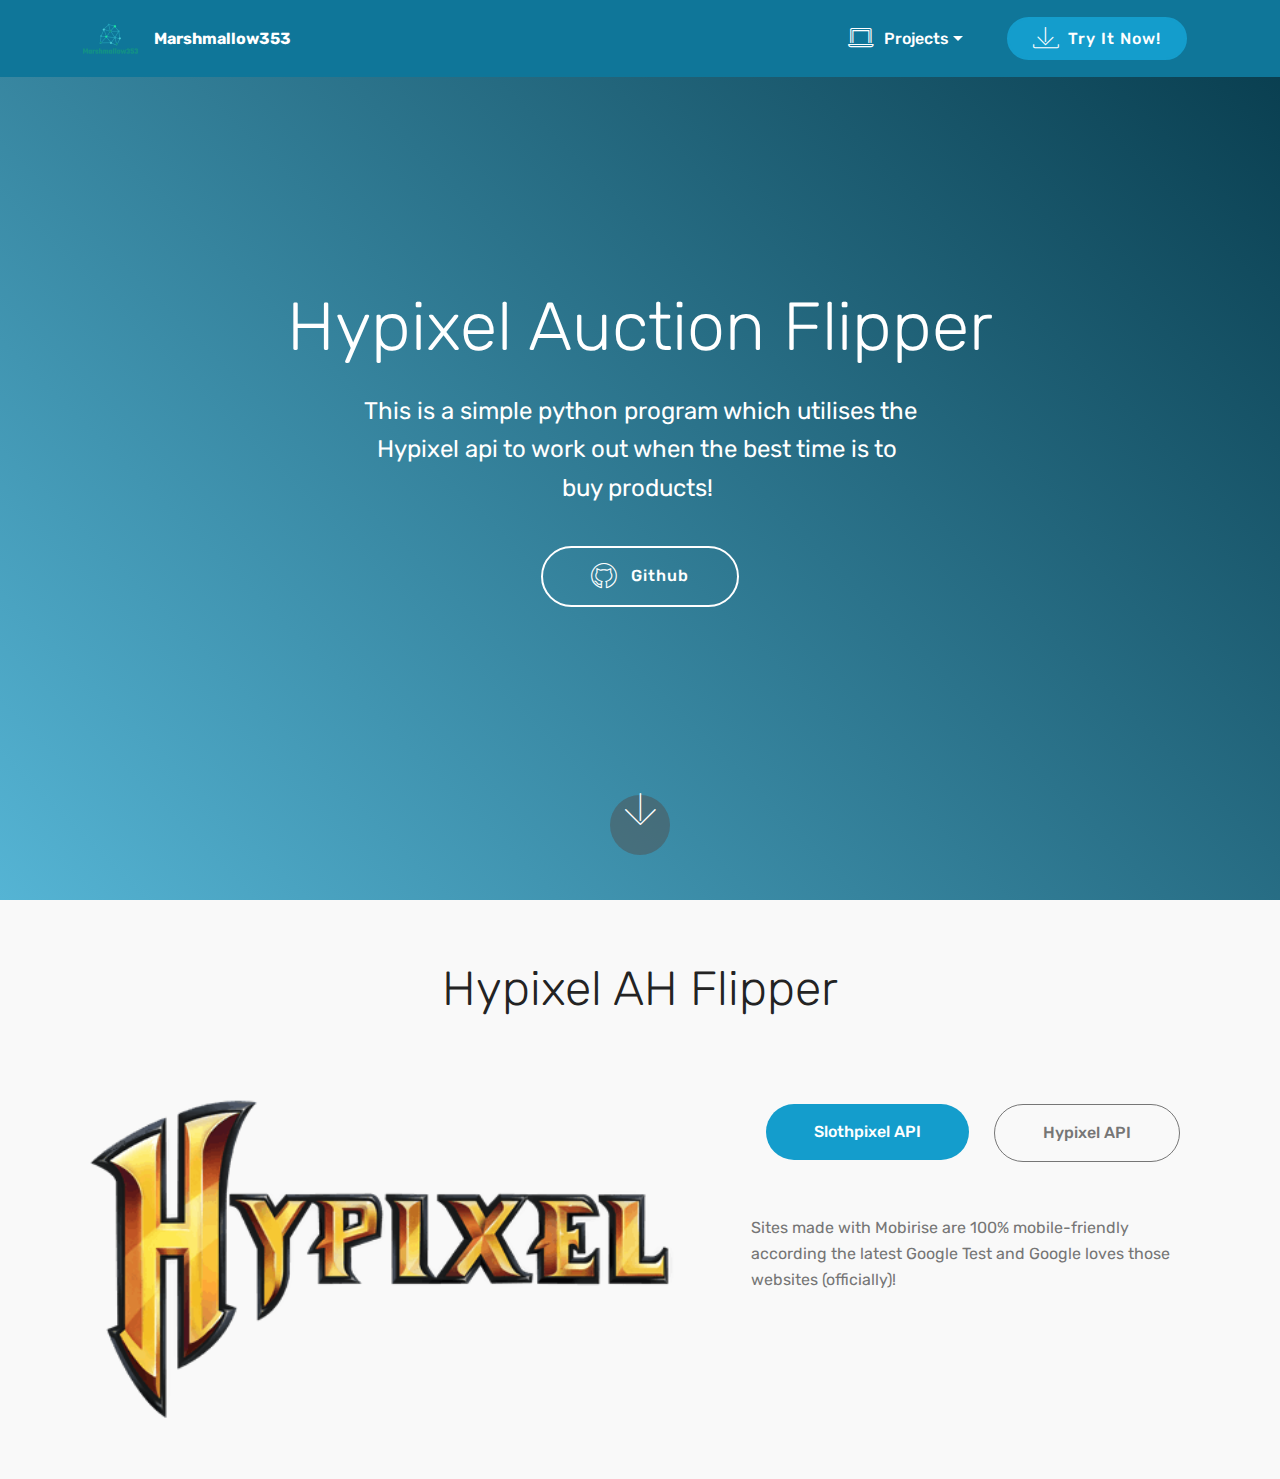
==== commit f397b4ec: "Add files via upload" ====
--- a/site/content/Websites/page1.html
+++ b/site/content/Websites/page1.html
@@ -44,7 +44,7 @@
                          <img src="assets/images/ab399390-df58-4113-ac44-1ea8529a68a1-200x200-122x122.png" alt="Mobirise" title="" style="height: 3.8rem;">
                     </a>
                 </span>
-                <span class="navbar-caption-wrap"><a class="navbar-caption text-white display-4" href="https://mobirise.com">
+                <span class="navbar-caption-wrap"><a class="navbar-caption text-white display-4" href="index.html">
                         Marshmallow353</a></span>
             </div>
         </div>
@@ -68,7 +68,7 @@
     </nav>
 </section>
 
-<section class="engine"><a href="https://mobirise.info/e">make your own site for free</a></section><section class="header5 cid-rTI3n9Zhb8 mbr-fullscreen" id="header5-4">
+<section class="engine"><a href="https://mobirise.info/k">how to develop your own website</a></section><section class="header5 cid-rTI3n9Zhb8 mbr-fullscreen" id="header5-4">
 
     
 
--- a/site/content/Websites/assets/mobirise/css/mbr-additional.css
+++ b/site/content/Websites/assets/mobirise/css/mbr-additional.css
@@ -712,12 +712,12 @@
 }
 .cid-qTkzRZLJNu .navbar {
   padding: .5rem 0;
-  background: #333333;
+  background: #0f7699;
   transition: none;
   min-height: 77px;
 }
 .cid-qTkzRZLJNu .navbar-dropdown.bg-color.transparent.opened {
-  background: #333333;
+  background: #0f7699;
 }
 .cid-qTkzRZLJNu a {
   font-style: normal;
@@ -801,7 +801,7 @@
   padding-bottom: 0;
 }
 .cid-qTkzRZLJNu .dropdown .dropdown-menu {
-  background: #333333;
+  background: #0f7699;
   display: none;
   position: absolute;
   min-width: 5rem;
@@ -1100,83 +1100,37 @@
   color: #c1c1c1 !important;
 }
 .cid-qTkA127IK8 {
-  background-image: url("../../../assets/images/background4.jpg");
-}
-.cid-qTkAaeaxX5 {
-  padding-top: 60px;
-  padding-bottom: 60px;
-  background-color: #2e2e2e;
-}
-@media (max-width: 767px) {
-  .cid-qTkAaeaxX5 .content {
-    text-align: center;
-  }
-  .cid-qTkAaeaxX5 .content > div:not(:last-child) {
-    margin-bottom: 2rem;
-  }
-}
-@media (max-width: 767px) {
-  .cid-qTkAaeaxX5 .media-wrap {
-    margin-bottom: 1rem;
-  }
-}
-.cid-qTkAaeaxX5 .media-wrap .mbr-iconfont-logo {
-  font-size: 7.5rem;
-  color: #f36;
-}
-.cid-qTkAaeaxX5 .media-wrap img {
-  height: 6rem;
-}
-@media (max-width: 767px) {
-  .cid-qTkAaeaxX5 .footer-lower .copyright {
-    margin-bottom: 1rem;
-    text-align: center;
-  }
-}
-.cid-qTkAaeaxX5 .footer-lower hr {
-  margin: 1rem 0;
-  border-color: #fff;
-  opacity: .05;
-}
-.cid-qTkAaeaxX5 .footer-lower .social-list {
-  padding-left: 0;
-  margin-bottom: 0;
-  list-style: none;
-  display: flex;
-  flex-wrap: wrap;
-  justify-content: flex-end;
-  -webkit-justify-content: flex-end;
-}
-.cid-qTkAaeaxX5 .footer-lower .social-list .mbr-iconfont-social {
-  font-size: 1.3rem;
+  background-color: #333333;
+}
+.cid-rTIapX8uAC {
+  padding-top: 45px;
+  padding-bottom: 30px;
+  background-color: #ffffff;
+}
+.cid-rTIapX8uAC .title {
+  margin-bottom: 2rem;
+}
+.cid-rTIapX8uAC .mbr-section-subtitle {
+  color: #767676;
+}
+.cid-rTIapX8uAC a:not([href]):not([tabindex]) {
   color: #fff;
-}
-.cid-qTkAaeaxX5 .footer-lower .social-list .soc-item {
-  margin: 0 .5rem;
-}
-.cid-qTkAaeaxX5 .footer-lower .social-list a {
-  margin: 0;
-  opacity: .5;
-  -webkit-transition: .2s linear;
-  transition: .2s linear;
-}
-.cid-qTkAaeaxX5 .footer-lower .social-list a:hover {
-  opacity: 1;
-}
-@media (max-width: 767px) {
-  .cid-qTkAaeaxX5 .footer-lower .social-list {
-    justify-content: center;
-    -webkit-justify-content: center;
-  }
+  border-radius: 3px;
+}
+.cid-rTIapX8uAC a.btn-white:not([href]):not([tabindex]) {
+  color: #333;
+}
+.cid-rTIapX8uAC textarea.form-control {
+  min-height: 188px;
 }
 .cid-qTkzRZLJNu .navbar {
   padding: .5rem 0;
-  background: #333333;
+  background: #0f7699;
   transition: none;
   min-height: 77px;
 }
 .cid-qTkzRZLJNu .navbar-dropdown.bg-color.transparent.opened {
-  background: #333333;
+  background: #0f7699;
 }
 .cid-qTkzRZLJNu a {
   font-style: normal;
@@ -1260,7 +1214,7 @@
   padding-bottom: 0;
 }
 .cid-qTkzRZLJNu .dropdown .dropdown-menu {
-  background: #333333;
+  background: #0f7699;
   display: none;
   position: absolute;
   min-width: 5rem;
@@ -1395,10 +1349,6 @@
 .cid-qTkzRZLJNu .collapsed .navbar-collapse.collapsing .navbar-nav .nav-item,
 .cid-qTkzRZLJNu .collapsed .navbar-collapse.show .navbar-nav .nav-item {
   clear: both;
-}
-.cid-qTkzRZLJNu .collapsed .navbar-collapse.collapsing .navbar-nav .nav-item:last-child,
-.cid-qTkzRZLJNu .collapsed .navbar-collapse.show .navbar-nav .nav-item:last-child {
-  margin-bottom: 1rem;
 }
 .cid-qTkzRZLJNu .collapsed .navbar-collapse.collapsing .navbar-buttons,
 .cid-qTkzRZLJNu .collapsed .navbar-collapse.show .navbar-buttons {
@@ -1494,10 +1444,6 @@
   .cid-qTkzRZLJNu .navbar-collapse.show .navbar-nav .nav-item {
     clear: both;
   }
-  .cid-qTkzRZLJNu .navbar-collapse.collapsing .navbar-nav .nav-item:last-child,
-  .cid-qTkzRZLJNu .navbar-collapse.show .navbar-nav .nav-item:last-child {
-    margin-bottom: 1rem;
-  }
   .cid-qTkzRZLJNu .navbar-collapse.collapsing .navbar-buttons,
   .cid-qTkzRZLJNu .navbar-collapse.show .navbar-buttons {
     text-align: center;
@@ -1626,12 +1572,12 @@
 }
 .cid-qTkzRZLJNu .navbar {
   padding: .5rem 0;
-  background: #333333;
+  background: #0f7699;
   transition: none;
   min-height: 77px;
 }
 .cid-qTkzRZLJNu .navbar-dropdown.bg-color.transparent.opened {
-  background: #333333;
+  background: #0f7699;
 }
 .cid-qTkzRZLJNu a {
   font-style: normal;
@@ -1715,7 +1661,7 @@
   padding-bottom: 0;
 }
 .cid-qTkzRZLJNu .dropdown .dropdown-menu {
-  background: #333333;
+  background: #0f7699;
   display: none;
   position: absolute;
   min-width: 5rem;
@@ -1850,10 +1796,6 @@
 .cid-qTkzRZLJNu .collapsed .navbar-collapse.collapsing .navbar-nav .nav-item,
 .cid-qTkzRZLJNu .collapsed .navbar-collapse.show .navbar-nav .nav-item {
   clear: both;
-}
-.cid-qTkzRZLJNu .collapsed .navbar-collapse.collapsing .navbar-nav .nav-item:last-child,
-.cid-qTkzRZLJNu .collapsed .navbar-collapse.show .navbar-nav .nav-item:last-child {
-  margin-bottom: 1rem;
 }
 .cid-qTkzRZLJNu .collapsed .navbar-collapse.collapsing .navbar-buttons,
 .cid-qTkzRZLJNu .collapsed .navbar-collapse.show .navbar-buttons {
@@ -1949,10 +1891,6 @@
   .cid-qTkzRZLJNu .navbar-collapse.show .navbar-nav .nav-item {
     clear: both;
   }
-  .cid-qTkzRZLJNu .navbar-collapse.collapsing .navbar-nav .nav-item:last-child,
-  .cid-qTkzRZLJNu .navbar-collapse.show .navbar-nav .nav-item:last-child {
-    margin-bottom: 1rem;
-  }
   .cid-qTkzRZLJNu .navbar-collapse.collapsing .navbar-buttons,
   .cid-qTkzRZLJNu .navbar-collapse.show .navbar-buttons {
     text-align: center;
@@ -2015,12 +1953,12 @@
 }
 .cid-qTkzRZLJNu .navbar {
   padding: .5rem 0;
-  background: #333333;
+  background: #0f7699;
   transition: none;
   min-height: 77px;
 }
 .cid-qTkzRZLJNu .navbar-dropdown.bg-color.transparent.opened {
-  background: #333333;
+  background: #0f7699;
 }
 .cid-qTkzRZLJNu a {
   font-style: normal;
@@ -2104,7 +2042,7 @@
   padding-bottom: 0;
 }
 .cid-qTkzRZLJNu .dropdown .dropdown-menu {
-  background: #333333;
+  background: #0f7699;
   display: none;
   position: absolute;
   min-width: 5rem;
@@ -2239,10 +2177,6 @@
 .cid-qTkzRZLJNu .collapsed .navbar-collapse.collapsing .navbar-nav .nav-item,
 .cid-qTkzRZLJNu .collapsed .navbar-collapse.show .navbar-nav .nav-item {
   clear: both;
-}
-.cid-qTkzRZLJNu .collapsed .navbar-collapse.collapsing .navbar-nav .nav-item:last-child,
-.cid-qTkzRZLJNu .collapsed .navbar-collapse.show .navbar-nav .nav-item:last-child {
-  margin-bottom: 1rem;
 }
 .cid-qTkzRZLJNu .collapsed .navbar-collapse.collapsing .navbar-buttons,
 .cid-qTkzRZLJNu .collapsed .navbar-collapse.show .navbar-buttons {
@@ -2338,10 +2272,6 @@
   .cid-qTkzRZLJNu .navbar-collapse.show .navbar-nav .nav-item {
     clear: both;
   }
-  .cid-qTkzRZLJNu .navbar-collapse.collapsing .navbar-nav .nav-item:last-child,
-  .cid-qTkzRZLJNu .navbar-collapse.show .navbar-nav .nav-item:last-child {
-    margin-bottom: 1rem;
-  }
   .cid-qTkzRZLJNu .navbar-collapse.collapsing .navbar-buttons,
   .cid-qTkzRZLJNu .navbar-collapse.show .navbar-buttons {
     text-align: center;
@@ -2402,3 +2332,384 @@
 .cid-qTkzRZLJNu .dropdown-item:hover {
   color: #c1c1c1 !important;
 }
+.cid-qTkzRZLJNu .navbar {
+  padding: .5rem 0;
+  background: #0f7699;
+  transition: none;
+  min-height: 77px;
+}
+.cid-qTkzRZLJNu .navbar-dropdown.bg-color.transparent.opened {
+  background: #0f7699;
+}
+.cid-qTkzRZLJNu a {
+  font-style: normal;
+}
+.cid-qTkzRZLJNu .nav-item span {
+  padding-right: 0.4em;
+  line-height: 0.5em;
+  vertical-align: text-bottom;
+  position: relative;
+  text-decoration: none;
+}
+.cid-qTkzRZLJNu .nav-item a {
+  display: flex;
+  align-items: center;
+  justify-content: center;
+  padding: 0.7rem 0 !important;
+  margin: 0rem .65rem !important;
+}
+.cid-qTkzRZLJNu .nav-item:focus,
+.cid-qTkzRZLJNu .nav-link:focus {
+  outline: none;
+}
+.cid-qTkzRZLJNu .btn {
+  padding: 0.4rem 1.5rem;
+  display: inline-flex;
+  align-items: center;
+}
+.cid-qTkzRZLJNu .btn .mbr-iconfont {
+  font-size: 1.6rem;
+}
+.cid-qTkzRZLJNu .menu-logo {
+  margin-right: auto;
+}
+.cid-qTkzRZLJNu .menu-logo .navbar-brand {
+  display: flex;
+  margin-left: 5rem;
+  padding: 0;
+  transition: padding .2s;
+  min-height: 3.8rem;
+  align-items: center;
+}
+.cid-qTkzRZLJNu .menu-logo .navbar-brand .navbar-caption-wrap {
+  display: -webkit-flex;
+  -webkit-align-items: center;
+  align-items: center;
+  word-break: break-word;
+  min-width: 7rem;
+  margin: .3rem 0;
+}
+.cid-qTkzRZLJNu .menu-logo .navbar-brand .navbar-caption-wrap .navbar-caption {
+  line-height: 1.2rem !important;
+  padding-right: 2rem;
+}
+.cid-qTkzRZLJNu .menu-logo .navbar-brand .navbar-logo {
+  font-size: 4rem;
+  transition: font-size 0.25s;
+}
+.cid-qTkzRZLJNu .menu-logo .navbar-brand .navbar-logo img {
+  display: flex;
+}
+.cid-qTkzRZLJNu .menu-logo .navbar-brand .navbar-logo .mbr-iconfont {
+  transition: font-size 0.25s;
+}
+.cid-qTkzRZLJNu .navbar-toggleable-sm .navbar-collapse {
+  justify-content: flex-end;
+  -webkit-justify-content: flex-end;
+  padding-right: 5rem;
+  width: auto;
+}
+.cid-qTkzRZLJNu .navbar-toggleable-sm .navbar-collapse .navbar-nav {
+  flex-wrap: wrap;
+  -webkit-flex-wrap: wrap;
+  padding-left: 0;
+}
+.cid-qTkzRZLJNu .navbar-toggleable-sm .navbar-collapse .navbar-nav .nav-item {
+  -webkit-align-self: center;
+  align-self: center;
+}
+.cid-qTkzRZLJNu .navbar-toggleable-sm .navbar-collapse .navbar-buttons {
+  padding-left: 0;
+  padding-bottom: 0;
+}
+.cid-qTkzRZLJNu .dropdown .dropdown-menu {
+  background: #0f7699;
+  display: none;
+  position: absolute;
+  min-width: 5rem;
+  padding-top: 1.4rem;
+  padding-bottom: 1.4rem;
+  text-align: left;
+}
+.cid-qTkzRZLJNu .dropdown .dropdown-menu .dropdown-item {
+  width: auto;
+  padding: 0.235em 1.5385em 0.235em 1.5385em !important;
+}
+.cid-qTkzRZLJNu .dropdown .dropdown-menu .dropdown-item::after {
+  right: 0.5rem;
+}
+.cid-qTkzRZLJNu .dropdown .dropdown-menu .dropdown-submenu {
+  margin: 0;
+}
+.cid-qTkzRZLJNu .dropdown.open > .dropdown-menu {
+  display: block;
+}
+.cid-qTkzRZLJNu .navbar-toggleable-sm.opened:after {
+  position: absolute;
+  width: 100vw;
+  height: 100vh;
+  content: '';
+  background-color: rgba(0, 0, 0, 0.1);
+  left: 0;
+  bottom: 0;
+  transform: translateY(100%);
+  -webkit-transform: translateY(100%);
+  z-index: 1000;
+}
+.cid-qTkzRZLJNu .navbar.navbar-short {
+  min-height: 60px;
+  transition: all .2s;
+}
+.cid-qTkzRZLJNu .navbar.navbar-short .navbar-toggler-right {
+  top: 20px;
+}
+.cid-qTkzRZLJNu .navbar.navbar-short .navbar-logo a {
+  font-size: 2.5rem !important;
+  line-height: 2.5rem;
+  transition: font-size 0.25s;
+}
+.cid-qTkzRZLJNu .navbar.navbar-short .navbar-logo a .mbr-iconfont {
+  font-size: 2.5rem !important;
+}
+.cid-qTkzRZLJNu .navbar.navbar-short .navbar-logo a img {
+  height: 3rem !important;
+}
+.cid-qTkzRZLJNu .navbar.navbar-short .navbar-brand {
+  min-height: 3rem;
+}
+.cid-qTkzRZLJNu button.navbar-toggler {
+  width: 31px;
+  height: 18px;
+  cursor: pointer;
+  transition: all .2s;
+  top: 1.5rem;
+  right: 1rem;
+}
+.cid-qTkzRZLJNu button.navbar-toggler:focus {
+  outline: none;
+}
+.cid-qTkzRZLJNu button.navbar-toggler .hamburger span {
+  position: absolute;
+  right: 0;
+  width: 30px;
+  height: 2px;
+  border-right: 5px;
+  background-color: #ffffff;
+}
+.cid-qTkzRZLJNu button.navbar-toggler .hamburger span:nth-child(1) {
+  top: 0;
+  transition: all .2s;
+}
+.cid-qTkzRZLJNu button.navbar-toggler .hamburger span:nth-child(2) {
+  top: 8px;
+  transition: all .15s;
+}
+.cid-qTkzRZLJNu button.navbar-toggler .hamburger span:nth-child(3) {
+  top: 8px;
+  transition: all .15s;
+}
+.cid-qTkzRZLJNu button.navbar-toggler .hamburger span:nth-child(4) {
+  top: 16px;
+  transition: all .2s;
+}
+.cid-qTkzRZLJNu nav.opened .hamburger span:nth-child(1) {
+  top: 8px;
+  width: 0;
+  opacity: 0;
+  right: 50%;
+  transition: all .2s;
+}
+.cid-qTkzRZLJNu nav.opened .hamburger span:nth-child(2) {
+  -webkit-transform: rotate(45deg);
+  transform: rotate(45deg);
+  transition: all .25s;
+}
+.cid-qTkzRZLJNu nav.opened .hamburger span:nth-child(3) {
+  -webkit-transform: rotate(-45deg);
+  transform: rotate(-45deg);
+  transition: all .25s;
+}
+.cid-qTkzRZLJNu nav.opened .hamburger span:nth-child(4) {
+  top: 8px;
+  width: 0;
+  opacity: 0;
+  right: 50%;
+  transition: all .2s;
+}
+.cid-qTkzRZLJNu .collapsed.navbar-expand {
+  flex-direction: column;
+}
+.cid-qTkzRZLJNu .collapsed .btn {
+  display: flex;
+}
+.cid-qTkzRZLJNu .collapsed .navbar-collapse {
+  display: none !important;
+  padding-right: 0 !important;
+}
+.cid-qTkzRZLJNu .collapsed .navbar-collapse.collapsing,
+.cid-qTkzRZLJNu .collapsed .navbar-collapse.show {
+  display: block !important;
+}
+.cid-qTkzRZLJNu .collapsed .navbar-collapse.collapsing .navbar-nav,
+.cid-qTkzRZLJNu .collapsed .navbar-collapse.show .navbar-nav {
+  display: block;
+  text-align: center;
+}
+.cid-qTkzRZLJNu .collapsed .navbar-collapse.collapsing .navbar-nav .nav-item,
+.cid-qTkzRZLJNu .collapsed .navbar-collapse.show .navbar-nav .nav-item {
+  clear: both;
+}
+.cid-qTkzRZLJNu .collapsed .navbar-collapse.collapsing .navbar-buttons,
+.cid-qTkzRZLJNu .collapsed .navbar-collapse.show .navbar-buttons {
+  text-align: center;
+}
+.cid-qTkzRZLJNu .collapsed .navbar-collapse.collapsing .navbar-buttons:last-child,
+.cid-qTkzRZLJNu .collapsed .navbar-collapse.show .navbar-buttons:last-child {
+  margin-bottom: 1rem;
+}
+.cid-qTkzRZLJNu .collapsed button.navbar-toggler {
+  display: block;
+}
+.cid-qTkzRZLJNu .collapsed .navbar-brand {
+  margin-left: 1rem !important;
+}
+.cid-qTkzRZLJNu .collapsed .navbar-toggleable-sm {
+  flex-direction: column;
+  -webkit-flex-direction: column;
+}
+.cid-qTkzRZLJNu .collapsed .dropdown .dropdown-menu {
+  width: 100%;
+  text-align: center;
+  position: relative;
+  opacity: 0;
+  display: block;
+  height: 0;
+  visibility: hidden;
+  padding: 0;
+  transition-duration: .5s;
+  transition-property: opacity,padding,height;
+}
+.cid-qTkzRZLJNu .collapsed .dropdown.open > .dropdown-menu {
+  position: relative;
+  opacity: 1;
+  height: auto;
+  padding: 1.4rem 0;
+  visibility: visible;
+}
+.cid-qTkzRZLJNu .collapsed .dropdown .dropdown-submenu {
+  left: 0;
+  text-align: center;
+  width: 100%;
+}
+.cid-qTkzRZLJNu .collapsed .dropdown .dropdown-toggle[data-toggle="dropdown-submenu"]::after {
+  margin-top: 0;
+  position: inherit;
+  right: 0;
+  top: 50%;
+  display: inline-block;
+  width: 0;
+  height: 0;
+  margin-left: .3em;
+  vertical-align: middle;
+  content: "";
+  border-top: .30em solid;
+  border-right: .30em solid transparent;
+  border-left: .30em solid transparent;
+}
+@media (max-width: 991px) {
+  .cid-qTkzRZLJNu .navbar-expand {
+    flex-direction: column;
+  }
+  .cid-qTkzRZLJNu img {
+    height: 3.8rem !important;
+  }
+  .cid-qTkzRZLJNu .btn {
+    display: flex;
+  }
+  .cid-qTkzRZLJNu button.navbar-toggler {
+    display: block;
+  }
+  .cid-qTkzRZLJNu .navbar-brand {
+    margin-left: 1rem !important;
+  }
+  .cid-qTkzRZLJNu .navbar-toggleable-sm {
+    flex-direction: column;
+    -webkit-flex-direction: column;
+  }
+  .cid-qTkzRZLJNu .navbar-collapse {
+    display: none !important;
+    padding-right: 0 !important;
+  }
+  .cid-qTkzRZLJNu .navbar-collapse.collapsing,
+  .cid-qTkzRZLJNu .navbar-collapse.show {
+    display: block !important;
+  }
+  .cid-qTkzRZLJNu .navbar-collapse.collapsing .navbar-nav,
+  .cid-qTkzRZLJNu .navbar-collapse.show .navbar-nav {
+    display: block;
+    text-align: center;
+  }
+  .cid-qTkzRZLJNu .navbar-collapse.collapsing .navbar-nav .nav-item,
+  .cid-qTkzRZLJNu .navbar-collapse.show .navbar-nav .nav-item {
+    clear: both;
+  }
+  .cid-qTkzRZLJNu .navbar-collapse.collapsing .navbar-buttons,
+  .cid-qTkzRZLJNu .navbar-collapse.show .navbar-buttons {
+    text-align: center;
+  }
+  .cid-qTkzRZLJNu .navbar-collapse.collapsing .navbar-buttons:last-child,
+  .cid-qTkzRZLJNu .navbar-collapse.show .navbar-buttons:last-child {
+    margin-bottom: 1rem;
+  }
+  .cid-qTkzRZLJNu .dropdown .dropdown-menu {
+    width: 100%;
+    text-align: center;
+    position: relative;
+    opacity: 0;
+    display: block;
+    height: 0;
+    visibility: hidden;
+    padding: 0;
+    transition-duration: .5s;
+    transition-property: opacity,padding,height;
+  }
+  .cid-qTkzRZLJNu .dropdown.open > .dropdown-menu {
+    position: relative;
+    opacity: 1;
+    height: auto;
+    padding: 1.4rem 0;
+    visibility: visible;
+  }
+  .cid-qTkzRZLJNu .dropdown .dropdown-submenu {
+    left: 0;
+    text-align: center;
+    width: 100%;
+  }
+  .cid-qTkzRZLJNu .dropdown .dropdown-toggle[data-toggle="dropdown-submenu"]::after {
+    margin-top: 0;
+    position: inherit;
+    right: 0;
+    top: 50%;
+    display: inline-block;
+    width: 0;
+    height: 0;
+    margin-left: .3em;
+    vertical-align: middle;
+    content: "";
+    border-top: .30em solid;
+    border-right: .30em solid transparent;
+    border-left: .30em solid transparent;
+  }
+}
+@media (min-width: 767px) {
+  .cid-qTkzRZLJNu .menu-logo {
+    flex-shrink: 0;
+  }
+}
+.cid-qTkzRZLJNu .navbar-collapse {
+  flex-basis: auto;
+}
+.cid-qTkzRZLJNu .nav-link:hover,
+.cid-qTkzRZLJNu .dropdown-item:hover {
+  color: #c1c1c1 !important;
+}
--- a/site/content/Websites/assets/mobirise/css/mbr-additional.css
+++ b/site/content/Websites/assets/mobirise/css/mbr-additional.css
@@ -712,12 +712,12 @@
 }
 .cid-qTkzRZLJNu .navbar {
   padding: .5rem 0;
-  background: #333333;
+  background: #0f7699;
   transition: none;
   min-height: 77px;
 }
 .cid-qTkzRZLJNu .navbar-dropdown.bg-color.transparent.opened {
-  background: #333333;
+  background: #0f7699;
 }
 .cid-qTkzRZLJNu a {
   font-style: normal;
@@ -801,7 +801,7 @@
   padding-bottom: 0;
 }
 .cid-qTkzRZLJNu .dropdown .dropdown-menu {
-  background: #333333;
+  background: #0f7699;
   display: none;
   position: absolute;
   min-width: 5rem;
@@ -1100,83 +1100,37 @@
   color: #c1c1c1 !important;
 }
 .cid-qTkA127IK8 {
-  background-image: url("../../../assets/images/background4.jpg");
-}
-.cid-qTkAaeaxX5 {
-  padding-top: 60px;
-  padding-bottom: 60px;
-  background-color: #2e2e2e;
-}
-@media (max-width: 767px) {
-  .cid-qTkAaeaxX5 .content {
-    text-align: center;
-  }
-  .cid-qTkAaeaxX5 .content > div:not(:last-child) {
-    margin-bottom: 2rem;
-  }
-}
-@media (max-width: 767px) {
-  .cid-qTkAaeaxX5 .media-wrap {
-    margin-bottom: 1rem;
-  }
-}
-.cid-qTkAaeaxX5 .media-wrap .mbr-iconfont-logo {
-  font-size: 7.5rem;
-  color: #f36;
-}
-.cid-qTkAaeaxX5 .media-wrap img {
-  height: 6rem;
-}
-@media (max-width: 767px) {
-  .cid-qTkAaeaxX5 .footer-lower .copyright {
-    margin-bottom: 1rem;
-    text-align: center;
-  }
-}
-.cid-qTkAaeaxX5 .footer-lower hr {
-  margin: 1rem 0;
-  border-color: #fff;
-  opacity: .05;
-}
-.cid-qTkAaeaxX5 .footer-lower .social-list {
-  padding-left: 0;
-  margin-bottom: 0;
-  list-style: none;
-  display: flex;
-  flex-wrap: wrap;
-  justify-content: flex-end;
-  -webkit-justify-content: flex-end;
-}
-.cid-qTkAaeaxX5 .footer-lower .social-list .mbr-iconfont-social {
-  font-size: 1.3rem;
+  background-color: #333333;
+}
+.cid-rTIapX8uAC {
+  padding-top: 45px;
+  padding-bottom: 30px;
+  background-color: #ffffff;
+}
+.cid-rTIapX8uAC .title {
+  margin-bottom: 2rem;
+}
+.cid-rTIapX8uAC .mbr-section-subtitle {
+  color: #767676;
+}
+.cid-rTIapX8uAC a:not([href]):not([tabindex]) {
   color: #fff;
-}
-.cid-qTkAaeaxX5 .footer-lower .social-list .soc-item {
-  margin: 0 .5rem;
-}
-.cid-qTkAaeaxX5 .footer-lower .social-list a {
-  margin: 0;
-  opacity: .5;
-  -webkit-transition: .2s linear;
-  transition: .2s linear;
-}
-.cid-qTkAaeaxX5 .footer-lower .social-list a:hover {
-  opacity: 1;
-}
-@media (max-width: 767px) {
-  .cid-qTkAaeaxX5 .footer-lower .social-list {
-    justify-content: center;
-    -webkit-justify-content: center;
-  }
+  border-radius: 3px;
+}
+.cid-rTIapX8uAC a.btn-white:not([href]):not([tabindex]) {
+  color: #333;
+}
+.cid-rTIapX8uAC textarea.form-control {
+  min-height: 188px;
 }
 .cid-qTkzRZLJNu .navbar {
   padding: .5rem 0;
-  background: #333333;
+  background: #0f7699;
   transition: none;
   min-height: 77px;
 }
 .cid-qTkzRZLJNu .navbar-dropdown.bg-color.transparent.opened {
-  background: #333333;
+  background: #0f7699;
 }
 .cid-qTkzRZLJNu a {
   font-style: normal;
@@ -1260,7 +1214,7 @@
   padding-bottom: 0;
 }
 .cid-qTkzRZLJNu .dropdown .dropdown-menu {
-  background: #333333;
+  background: #0f7699;
   display: none;
   position: absolute;
   min-width: 5rem;
@@ -1395,10 +1349,6 @@
 .cid-qTkzRZLJNu .collapsed .navbar-collapse.collapsing .navbar-nav .nav-item,
 .cid-qTkzRZLJNu .collapsed .navbar-collapse.show .navbar-nav .nav-item {
   clear: both;
-}
-.cid-qTkzRZLJNu .collapsed .navbar-collapse.collapsing .navbar-nav .nav-item:last-child,
-.cid-qTkzRZLJNu .collapsed .navbar-collapse.show .navbar-nav .nav-item:last-child {
-  margin-bottom: 1rem;
 }
 .cid-qTkzRZLJNu .collapsed .navbar-collapse.collapsing .navbar-buttons,
 .cid-qTkzRZLJNu .collapsed .navbar-collapse.show .navbar-buttons {
@@ -1494,10 +1444,6 @@
   .cid-qTkzRZLJNu .navbar-collapse.show .navbar-nav .nav-item {
     clear: both;
   }
-  .cid-qTkzRZLJNu .navbar-collapse.collapsing .navbar-nav .nav-item:last-child,
-  .cid-qTkzRZLJNu .navbar-collapse.show .navbar-nav .nav-item:last-child {
-    margin-bottom: 1rem;
-  }
   .cid-qTkzRZLJNu .navbar-collapse.collapsing .navbar-buttons,
   .cid-qTkzRZLJNu .navbar-collapse.show .navbar-buttons {
     text-align: center;
@@ -1626,12 +1572,12 @@
 }
 .cid-qTkzRZLJNu .navbar {
   padding: .5rem 0;
-  background: #333333;
+  background: #0f7699;
   transition: none;
   min-height: 77px;
 }
 .cid-qTkzRZLJNu .navbar-dropdown.bg-color.transparent.opened {
-  background: #333333;
+  background: #0f7699;
 }
 .cid-qTkzRZLJNu a {
   font-style: normal;
@@ -1715,7 +1661,7 @@
   padding-bottom: 0;
 }
 .cid-qTkzRZLJNu .dropdown .dropdown-menu {
-  background: #333333;
+  background: #0f7699;
   display: none;
   position: absolute;
   min-width: 5rem;
@@ -1850,10 +1796,6 @@
 .cid-qTkzRZLJNu .collapsed .navbar-collapse.collapsing .navbar-nav .nav-item,
 .cid-qTkzRZLJNu .collapsed .navbar-collapse.show .navbar-nav .nav-item {
   clear: both;
-}
-.cid-qTkzRZLJNu .collapsed .navbar-collapse.collapsing .navbar-nav .nav-item:last-child,
-.cid-qTkzRZLJNu .collapsed .navbar-collapse.show .navbar-nav .nav-item:last-child {
-  margin-bottom: 1rem;
 }
 .cid-qTkzRZLJNu .collapsed .navbar-collapse.collapsing .navbar-buttons,
 .cid-qTkzRZLJNu .collapsed .navbar-collapse.show .navbar-buttons {
@@ -1949,10 +1891,6 @@
   .cid-qTkzRZLJNu .navbar-collapse.show .navbar-nav .nav-item {
     clear: both;
   }
-  .cid-qTkzRZLJNu .navbar-collapse.collapsing .navbar-nav .nav-item:last-child,
-  .cid-qTkzRZLJNu .navbar-collapse.show .navbar-nav .nav-item:last-child {
-    margin-bottom: 1rem;
-  }
   .cid-qTkzRZLJNu .navbar-collapse.collapsing .navbar-buttons,
   .cid-qTkzRZLJNu .navbar-collapse.show .navbar-buttons {
     text-align: center;
@@ -2015,12 +1953,12 @@
 }
 .cid-qTkzRZLJNu .navbar {
   padding: .5rem 0;
-  background: #333333;
+  background: #0f7699;
   transition: none;
   min-height: 77px;
 }
 .cid-qTkzRZLJNu .navbar-dropdown.bg-color.transparent.opened {
-  background: #333333;
+  background: #0f7699;
 }
 .cid-qTkzRZLJNu a {
   font-style: normal;
@@ -2104,7 +2042,7 @@
   padding-bottom: 0;
 }
 .cid-qTkzRZLJNu .dropdown .dropdown-menu {
-  background: #333333;
+  background: #0f7699;
   display: none;
   position: absolute;
   min-width: 5rem;
@@ -2239,10 +2177,6 @@
 .cid-qTkzRZLJNu .collapsed .navbar-collapse.collapsing .navbar-nav .nav-item,
 .cid-qTkzRZLJNu .collapsed .navbar-collapse.show .navbar-nav .nav-item {
   clear: both;
-}
-.cid-qTkzRZLJNu .collapsed .navbar-collapse.collapsing .navbar-nav .nav-item:last-child,
-.cid-qTkzRZLJNu .collapsed .navbar-collapse.show .navbar-nav .nav-item:last-child {
-  margin-bottom: 1rem;
 }
 .cid-qTkzRZLJNu .collapsed .navbar-collapse.collapsing .navbar-buttons,
 .cid-qTkzRZLJNu .collapsed .navbar-collapse.show .navbar-buttons {
@@ -2338,10 +2272,6 @@
   .cid-qTkzRZLJNu .navbar-collapse.show .navbar-nav .nav-item {
     clear: both;
   }
-  .cid-qTkzRZLJNu .navbar-collapse.collapsing .navbar-nav .nav-item:last-child,
-  .cid-qTkzRZLJNu .navbar-collapse.show .navbar-nav .nav-item:last-child {
-    margin-bottom: 1rem;
-  }
   .cid-qTkzRZLJNu .navbar-collapse.collapsing .navbar-buttons,
   .cid-qTkzRZLJNu .navbar-collapse.show .navbar-buttons {
     text-align: center;
@@ -2402,3 +2332,384 @@
 .cid-qTkzRZLJNu .dropdown-item:hover {
   color: #c1c1c1 !important;
 }
+.cid-qTkzRZLJNu .navbar {
+  padding: .5rem 0;
+  background: #0f7699;
+  transition: none;
+  min-height: 77px;
+}
+.cid-qTkzRZLJNu .navbar-dropdown.bg-color.transparent.opened {
+  background: #0f7699;
+}
+.cid-qTkzRZLJNu a {
+  font-style: normal;
+}
+.cid-qTkzRZLJNu .nav-item span {
+  padding-right: 0.4em;
+  line-height: 0.5em;
+  vertical-align: text-bottom;
+  position: relative;
+  text-decoration: none;
+}
+.cid-qTkzRZLJNu .nav-item a {
+  display: flex;
+  align-items: center;
+  justify-content: center;
+  padding: 0.7rem 0 !important;
+  margin: 0rem .65rem !important;
+}
+.cid-qTkzRZLJNu .nav-item:focus,
+.cid-qTkzRZLJNu .nav-link:focus {
+  outline: none;
+}
+.cid-qTkzRZLJNu .btn {
+  padding: 0.4rem 1.5rem;
+  display: inline-flex;
+  align-items: center;
+}
+.cid-qTkzRZLJNu .btn .mbr-iconfont {
+  font-size: 1.6rem;
+}
+.cid-qTkzRZLJNu .menu-logo {
+  margin-right: auto;
+}
+.cid-qTkzRZLJNu .menu-logo .navbar-brand {
+  display: flex;
+  margin-left: 5rem;
+  padding: 0;
+  transition: padding .2s;
+  min-height: 3.8rem;
+  align-items: center;
+}
+.cid-qTkzRZLJNu .menu-logo .navbar-brand .navbar-caption-wrap {
+  display: -webkit-flex;
+  -webkit-align-items: center;
+  align-items: center;
+  word-break: break-word;
+  min-width: 7rem;
+  margin: .3rem 0;
+}
+.cid-qTkzRZLJNu .menu-logo .navbar-brand .navbar-caption-wrap .navbar-caption {
+  line-height: 1.2rem !important;
+  padding-right: 2rem;
+}
+.cid-qTkzRZLJNu .menu-logo .navbar-brand .navbar-logo {
+  font-size: 4rem;
+  transition: font-size 0.25s;
+}
+.cid-qTkzRZLJNu .menu-logo .navbar-brand .navbar-logo img {
+  display: flex;
+}
+.cid-qTkzRZLJNu .menu-logo .navbar-brand .navbar-logo .mbr-iconfont {
+  transition: font-size 0.25s;
+}
+.cid-qTkzRZLJNu .navbar-toggleable-sm .navbar-collapse {
+  justify-content: flex-end;
+  -webkit-justify-content: flex-end;
+  padding-right: 5rem;
+  width: auto;
+}
+.cid-qTkzRZLJNu .navbar-toggleable-sm .navbar-collapse .navbar-nav {
+  flex-wrap: wrap;
+  -webkit-flex-wrap: wrap;
+  padding-left: 0;
+}
+.cid-qTkzRZLJNu .navbar-toggleable-sm .navbar-collapse .navbar-nav .nav-item {
+  -webkit-align-self: center;
+  align-self: center;
+}
+.cid-qTkzRZLJNu .navbar-toggleable-sm .navbar-collapse .navbar-buttons {
+  padding-left: 0;
+  padding-bottom: 0;
+}
+.cid-qTkzRZLJNu .dropdown .dropdown-menu {
+  background: #0f7699;
+  display: none;
+  position: absolute;
+  min-width: 5rem;
+  padding-top: 1.4rem;
+  padding-bottom: 1.4rem;
+  text-align: left;
+}
+.cid-qTkzRZLJNu .dropdown .dropdown-menu .dropdown-item {
+  width: auto;
+  padding: 0.235em 1.5385em 0.235em 1.5385em !important;
+}
+.cid-qTkzRZLJNu .dropdown .dropdown-menu .dropdown-item::after {
+  right: 0.5rem;
+}
+.cid-qTkzRZLJNu .dropdown .dropdown-menu .dropdown-submenu {
+  margin: 0;
+}
+.cid-qTkzRZLJNu .dropdown.open > .dropdown-menu {
+  display: block;
+}
+.cid-qTkzRZLJNu .navbar-toggleable-sm.opened:after {
+  position: absolute;
+  width: 100vw;
+  height: 100vh;
+  content: '';
+  background-color: rgba(0, 0, 0, 0.1);
+  left: 0;
+  bottom: 0;
+  transform: translateY(100%);
+  -webkit-transform: translateY(100%);
+  z-index: 1000;
+}
+.cid-qTkzRZLJNu .navbar.navbar-short {
+  min-height: 60px;
+  transition: all .2s;
+}
+.cid-qTkzRZLJNu .navbar.navbar-short .navbar-toggler-right {
+  top: 20px;
+}
+.cid-qTkzRZLJNu .navbar.navbar-short .navbar-logo a {
+  font-size: 2.5rem !important;
+  line-height: 2.5rem;
+  transition: font-size 0.25s;
+}
+.cid-qTkzRZLJNu .navbar.navbar-short .navbar-logo a .mbr-iconfont {
+  font-size: 2.5rem !important;
+}
+.cid-qTkzRZLJNu .navbar.navbar-short .navbar-logo a img {
+  height: 3rem !important;
+}
+.cid-qTkzRZLJNu .navbar.navbar-short .navbar-brand {
+  min-height: 3rem;
+}
+.cid-qTkzRZLJNu button.navbar-toggler {
+  width: 31px;
+  height: 18px;
+  cursor: pointer;
+  transition: all .2s;
+  top: 1.5rem;
+  right: 1rem;
+}
+.cid-qTkzRZLJNu button.navbar-toggler:focus {
+  outline: none;
+}
+.cid-qTkzRZLJNu button.navbar-toggler .hamburger span {
+  position: absolute;
+  right: 0;
+  width: 30px;
+  height: 2px;
+  border-right: 5px;
+  background-color: #ffffff;
+}
+.cid-qTkzRZLJNu button.navbar-toggler .hamburger span:nth-child(1) {
+  top: 0;
+  transition: all .2s;
+}
+.cid-qTkzRZLJNu button.navbar-toggler .hamburger span:nth-child(2) {
+  top: 8px;
+  transition: all .15s;
+}
+.cid-qTkzRZLJNu button.navbar-toggler .hamburger span:nth-child(3) {
+  top: 8px;
+  transition: all .15s;
+}
+.cid-qTkzRZLJNu button.navbar-toggler .hamburger span:nth-child(4) {
+  top: 16px;
+  transition: all .2s;
+}
+.cid-qTkzRZLJNu nav.opened .hamburger span:nth-child(1) {
+  top: 8px;
+  width: 0;
+  opacity: 0;
+  right: 50%;
+  transition: all .2s;
+}
+.cid-qTkzRZLJNu nav.opened .hamburger span:nth-child(2) {
+  -webkit-transform: rotate(45deg);
+  transform: rotate(45deg);
+  transition: all .25s;
+}
+.cid-qTkzRZLJNu nav.opened .hamburger span:nth-child(3) {
+  -webkit-transform: rotate(-45deg);
+  transform: rotate(-45deg);
+  transition: all .25s;
+}
+.cid-qTkzRZLJNu nav.opened .hamburger span:nth-child(4) {
+  top: 8px;
+  width: 0;
+  opacity: 0;
+  right: 50%;
+  transition: all .2s;
+}
+.cid-qTkzRZLJNu .collapsed.navbar-expand {
+  flex-direction: column;
+}
+.cid-qTkzRZLJNu .collapsed .btn {
+  display: flex;
+}
+.cid-qTkzRZLJNu .collapsed .navbar-collapse {
+  display: none !important;
+  padding-right: 0 !important;
+}
+.cid-qTkzRZLJNu .collapsed .navbar-collapse.collapsing,
+.cid-qTkzRZLJNu .collapsed .navbar-collapse.show {
+  display: block !important;
+}
+.cid-qTkzRZLJNu .collapsed .navbar-collapse.collapsing .navbar-nav,
+.cid-qTkzRZLJNu .collapsed .navbar-collapse.show .navbar-nav {
+  display: block;
+  text-align: center;
+}
+.cid-qTkzRZLJNu .collapsed .navbar-collapse.collapsing .navbar-nav .nav-item,
+.cid-qTkzRZLJNu .collapsed .navbar-collapse.show .navbar-nav .nav-item {
+  clear: both;
+}
+.cid-qTkzRZLJNu .collapsed .navbar-collapse.collapsing .navbar-buttons,
+.cid-qTkzRZLJNu .collapsed .navbar-collapse.show .navbar-buttons {
+  text-align: center;
+}
+.cid-qTkzRZLJNu .collapsed .navbar-collapse.collapsing .navbar-buttons:last-child,
+.cid-qTkzRZLJNu .collapsed .navbar-collapse.show .navbar-buttons:last-child {
+  margin-bottom: 1rem;
+}
+.cid-qTkzRZLJNu .collapsed button.navbar-toggler {
+  display: block;
+}
+.cid-qTkzRZLJNu .collapsed .navbar-brand {
+  margin-left: 1rem !important;
+}
+.cid-qTkzRZLJNu .collapsed .navbar-toggleable-sm {
+  flex-direction: column;
+  -webkit-flex-direction: column;
+}
+.cid-qTkzRZLJNu .collapsed .dropdown .dropdown-menu {
+  width: 100%;
+  text-align: center;
+  position: relative;
+  opacity: 0;
+  display: block;
+  height: 0;
+  visibility: hidden;
+  padding: 0;
+  transition-duration: .5s;
+  transition-property: opacity,padding,height;
+}
+.cid-qTkzRZLJNu .collapsed .dropdown.open > .dropdown-menu {
+  position: relative;
+  opacity: 1;
+  height: auto;
+  padding: 1.4rem 0;
+  visibility: visible;
+}
+.cid-qTkzRZLJNu .collapsed .dropdown .dropdown-submenu {
+  left: 0;
+  text-align: center;
+  width: 100%;
+}
+.cid-qTkzRZLJNu .collapsed .dropdown .dropdown-toggle[data-toggle="dropdown-submenu"]::after {
+  margin-top: 0;
+  position: inherit;
+  right: 0;
+  top: 50%;
+  display: inline-block;
+  width: 0;
+  height: 0;
+  margin-left: .3em;
+  vertical-align: middle;
+  content: "";
+  border-top: .30em solid;
+  border-right: .30em solid transparent;
+  border-left: .30em solid transparent;
+}
+@media (max-width: 991px) {
+  .cid-qTkzRZLJNu .navbar-expand {
+    flex-direction: column;
+  }
+  .cid-qTkzRZLJNu img {
+    height: 3.8rem !important;
+  }
+  .cid-qTkzRZLJNu .btn {
+    display: flex;
+  }
+  .cid-qTkzRZLJNu button.navbar-toggler {
+    display: block;
+  }
+  .cid-qTkzRZLJNu .navbar-brand {
+    margin-left: 1rem !important;
+  }
+  .cid-qTkzRZLJNu .navbar-toggleable-sm {
+    flex-direction: column;
+    -webkit-flex-direction: column;
+  }
+  .cid-qTkzRZLJNu .navbar-collapse {
+    display: none !important;
+    padding-right: 0 !important;
+  }
+  .cid-qTkzRZLJNu .navbar-collapse.collapsing,
+  .cid-qTkzRZLJNu .navbar-collapse.show {
+    display: block !important;
+  }
+  .cid-qTkzRZLJNu .navbar-collapse.collapsing .navbar-nav,
+  .cid-qTkzRZLJNu .navbar-collapse.show .navbar-nav {
+    display: block;
+    text-align: center;
+  }
+  .cid-qTkzRZLJNu .navbar-collapse.collapsing .navbar-nav .nav-item,
+  .cid-qTkzRZLJNu .navbar-collapse.show .navbar-nav .nav-item {
+    clear: both;
+  }
+  .cid-qTkzRZLJNu .navbar-collapse.collapsing .navbar-buttons,
+  .cid-qTkzRZLJNu .navbar-collapse.show .navbar-buttons {
+    text-align: center;
+  }
+  .cid-qTkzRZLJNu .navbar-collapse.collapsing .navbar-buttons:last-child,
+  .cid-qTkzRZLJNu .navbar-collapse.show .navbar-buttons:last-child {
+    margin-bottom: 1rem;
+  }
+  .cid-qTkzRZLJNu .dropdown .dropdown-menu {
+    width: 100%;
+    text-align: center;
+    position: relative;
+    opacity: 0;
+    display: block;
+    height: 0;
+    visibility: hidden;
+    padding: 0;
+    transition-duration: .5s;
+    transition-property: opacity,padding,height;
+  }
+  .cid-qTkzRZLJNu .dropdown.open > .dropdown-menu {
+    position: relative;
+    opacity: 1;
+    height: auto;
+    padding: 1.4rem 0;
+    visibility: visible;
+  }
+  .cid-qTkzRZLJNu .dropdown .dropdown-submenu {
+    left: 0;
+    text-align: center;
+    width: 100%;
+  }
+  .cid-qTkzRZLJNu .dropdown .dropdown-toggle[data-toggle="dropdown-submenu"]::after {
+    margin-top: 0;
+    position: inherit;
+    right: 0;
+    top: 50%;
+    display: inline-block;
+    width: 0;
+    height: 0;
+    margin-left: .3em;
+    vertical-align: middle;
+    content: "";
+    border-top: .30em solid;
+    border-right: .30em solid transparent;
+    border-left: .30em solid transparent;
+  }
+}
+@media (min-width: 767px) {
+  .cid-qTkzRZLJNu .menu-logo {
+    flex-shrink: 0;
+  }
+}
+.cid-qTkzRZLJNu .navbar-collapse {
+  flex-basis: auto;
+}
+.cid-qTkzRZLJNu .nav-link:hover,
+.cid-qTkzRZLJNu .dropdown-item:hover {
+  color: #c1c1c1 !important;
+}
